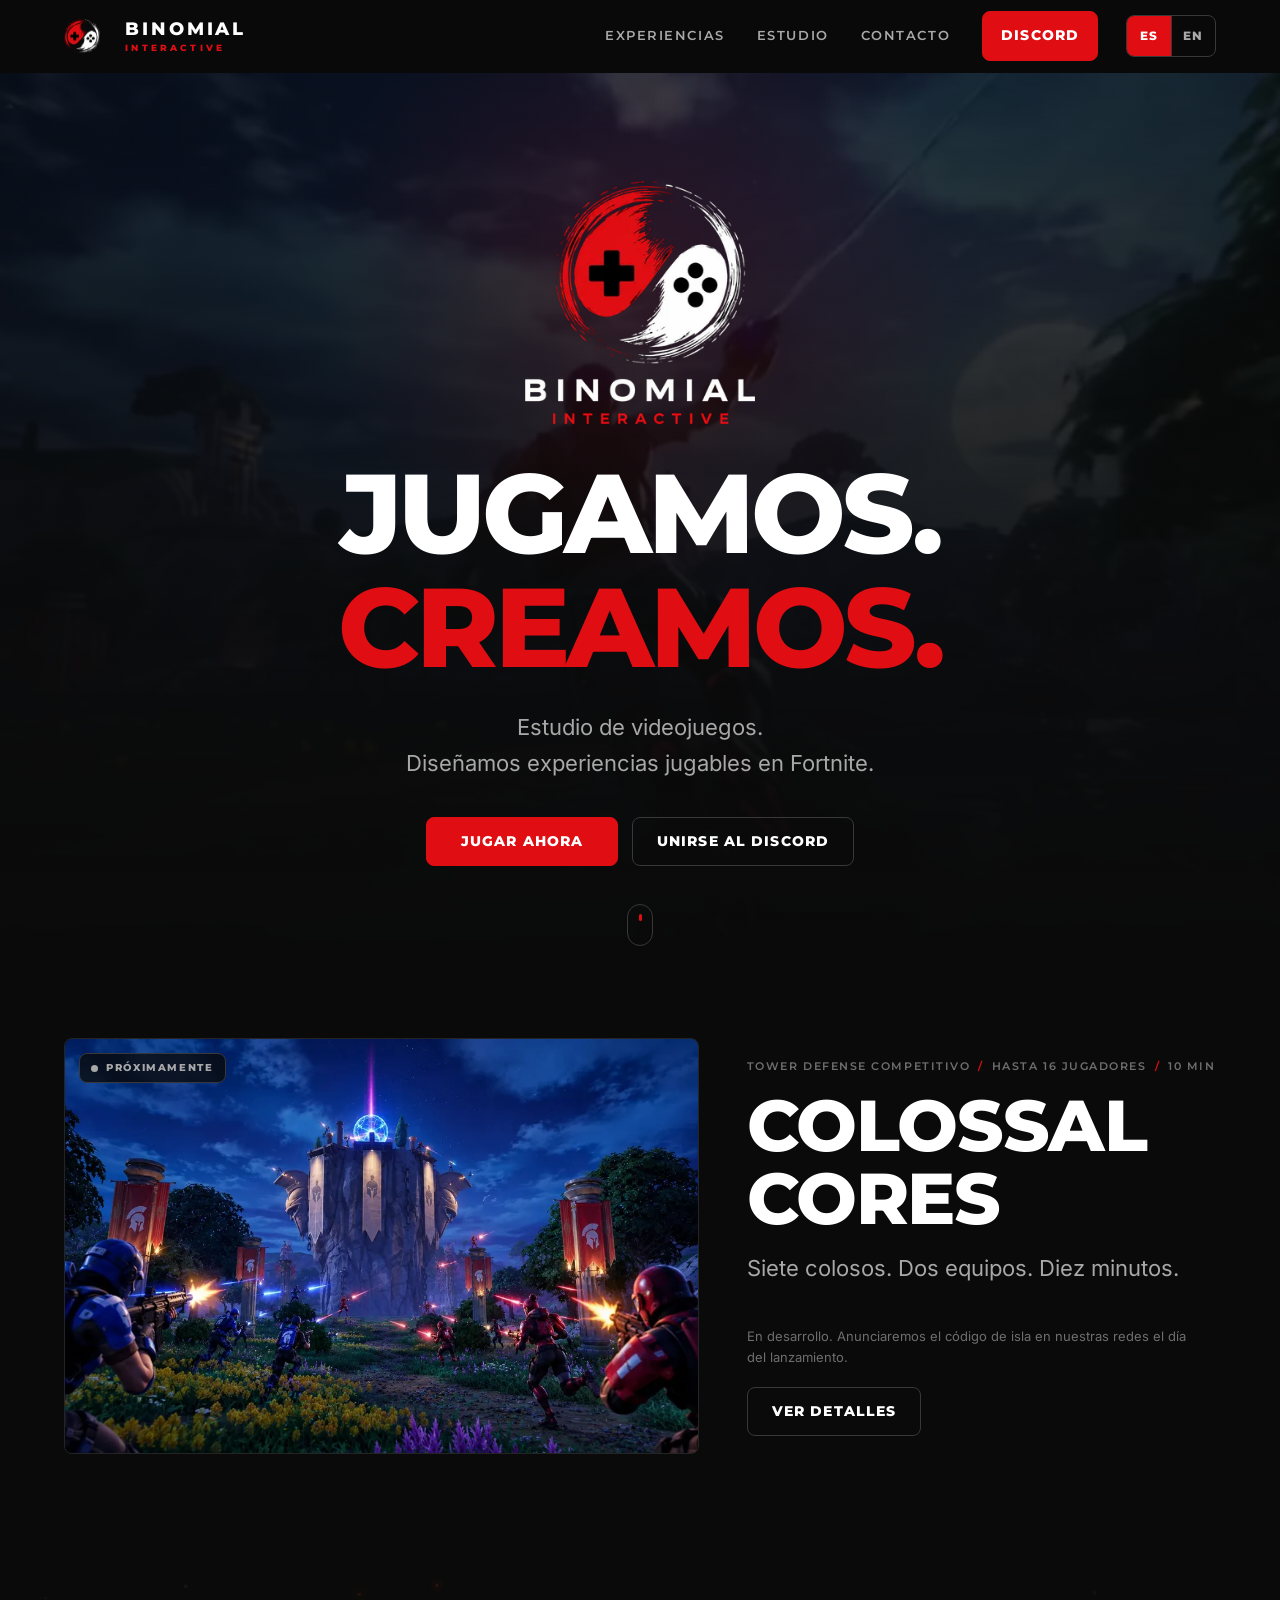
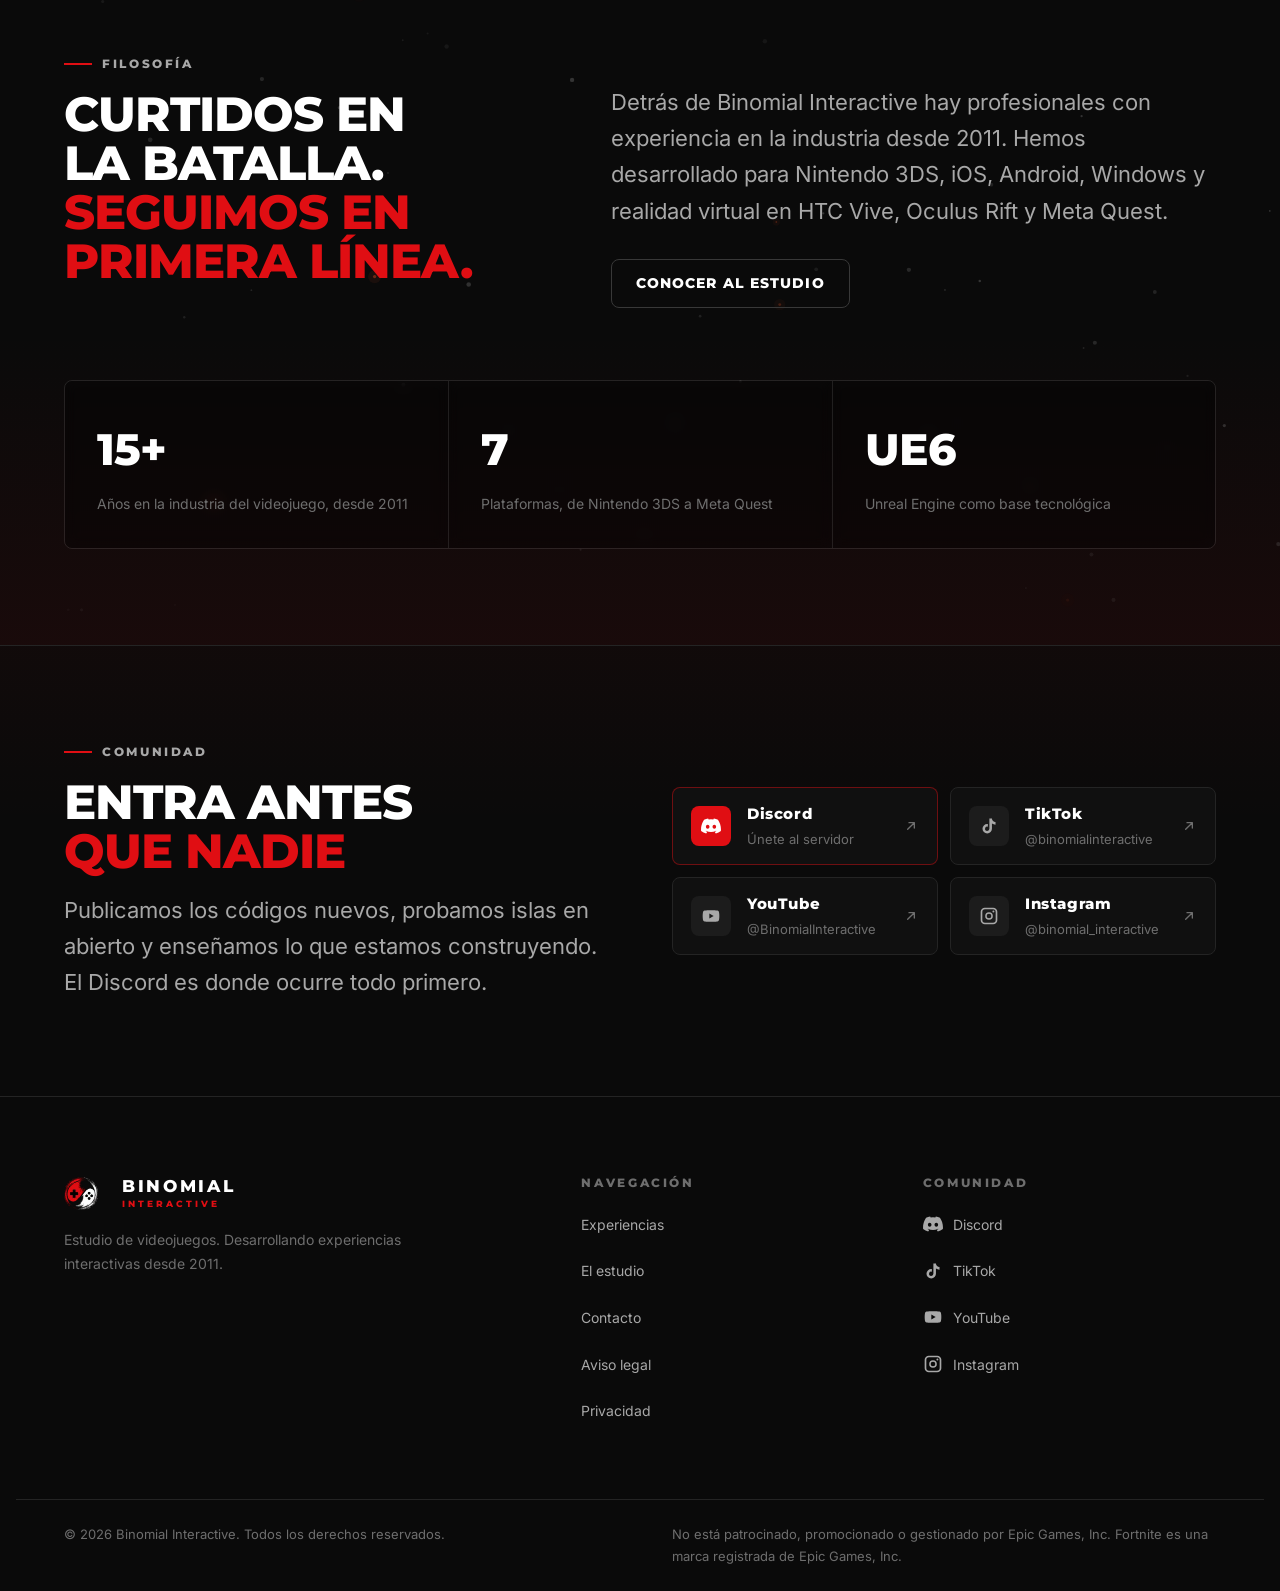
==== index.html @ c0b1c57b "Despliegue inicial en GitHub Pages" ====
<!DOCTYPE html><html lang="es"> <head><meta charset="utf-8"><meta name="viewport" content="width=device-width, initial-scale=1"><link rel="icon" href="/favicon.ico" sizes="32x32"><link rel="icon" href="/icon-512.png" type="image/png" sizes="512x512"><link rel="apple-touch-icon" href="/apple-touch-icon.png"><link rel="manifest" href="/site.webmanifest"><link rel="sitemap" href="/sitemap-index.xml"><meta name="generator" content="Astro v5.18.2"><title>Binomial Interactive — Jugamos. Creamos.</title><meta name="description" content="Binomial Interactive es un estudio de videojuegos formado por profesionales con experiencia en la industria desde 2011. Creamos experiencias e islas jugables en Fortnite."><link rel="canonical" href="https://binomialinteractive.com/"><link rel="alternate" hreflang="es" href="https://binomialinteractive.com/"><link rel="alternate" hreflang="en" href="https://binomialinteractive.com/en/"><link rel="alternate" hreflang="x-default" href="https://binomialinteractive.com/"><meta property="og:type" content="website"><meta property="og:site_name" content="Binomial Interactive"><meta property="og:locale" content="es_ES"><meta property="og:title" content="Binomial Interactive — Jugamos. Creamos."><meta property="og:description" content="Binomial Interactive es un estudio de videojuegos formado por profesionales con experiencia en la industria desde 2011. Creamos experiencias e islas jugables en Fortnite."><meta property="og:url" content="https://binomialinteractive.com/"><meta property="og:image" content="https://binomialinteractive.com/og-default.jpg"><meta property="og:image:width" content="1200"><meta property="og:image:height" content="630"><meta property="og:image:alt" content="Binomial Interactive — Jugamos. Creamos."><meta name="twitter:card" content="summary_large_image"><meta name="twitter:title" content="Binomial Interactive — Jugamos. Creamos."><meta name="twitter:description" content="Binomial Interactive es un estudio de videojuegos formado por profesionales con experiencia en la industria desde 2011. Creamos experiencias e islas jugables en Fortnite."><meta name="twitter:image" content="https://binomialinteractive.com/og-default.jpg"><meta name="theme-color" content="#0a0a0a"><script type="application/ld+json">{"@context":"https://schema.org","@type":"Organization","name":"Binomial Interactive","url":"https://binomialinteractive.com/","logo":"https://binomialinteractive.com/icon-512.png","description":"Binomial Interactive es un estudio de videojuegos formado por profesionales con experiencia en la industria desde 2011. Creamos experiencias e islas jugables en Fortnite.","sameAs":["https://discord.gg/s6faMpGbCy","https://www.tiktok.com/@binomialinteractive","https://www.youtube.com/@BinomialInteractive","https://www.instagram.com/binomial_interactive/"]}</script><link rel="stylesheet" href="/_astro/aviso-legal.C3lJEKFS.css">
<style>.notice[data-astro-cid-3bkqq7wx]{background:#d8a02a17;border-bottom:1px solid rgba(216,160,42,.28);color:#f0c36a;font-size:.8125rem}.notice__inner[data-astro-cid-3bkqq7wx]{padding-block:.625rem;text-align:center;line-height:1.5}.notice[data-astro-cid-3bkqq7wx] strong[data-astro-cid-3bkqq7wx]{color:#ffd98a}code[data-astro-cid-3bkqq7wx]{font-size:.9em;padding:.05em .3em;border-radius:3px;background:#ffffff12}.com[data-astro-cid-zer2owmz]{border-top:1px solid var(--c-border);background:linear-gradient(180deg,rgba(224,14,19,.03),transparent 40%)}.com__inner[data-astro-cid-zer2owmz]{display:grid;gap:clamp(2rem,5vw,4rem);align-items:center}.com__text[data-astro-cid-zer2owmz]{display:flex;flex-direction:column;gap:1rem}.com__title[data-astro-cid-zer2owmz]{font-size:var(--fs-h2);text-transform:uppercase}.com__list[data-astro-cid-zer2owmz]{list-style:none;margin:0;padding:0;display:grid;gap:.75rem}.com__link[data-astro-cid-zer2owmz]{display:flex;align-items:center;gap:1rem;min-height:68px;padding:.875rem 1.125rem;border:1px solid var(--c-border);border-radius:var(--radius-lg);background:var(--c-bg-raised);transition:border-color .2s var(--ease),background .2s var(--ease),transform .2s var(--ease)}.com__link[data-astro-cid-zer2owmz]:hover{border-color:var(--c-accent);background:var(--c-bg-overlay);transform:translate(3px)}.com__icon[data-astro-cid-zer2owmz]{display:grid;place-items:center;width:40px;height:40px;flex:none;border-radius:var(--radius);background:#ffffff0d;color:var(--c-text-muted);transition:background .2s var(--ease),color .2s var(--ease)}.com__link[data-astro-cid-zer2owmz]:hover .com__icon[data-astro-cid-zer2owmz]{background:var(--c-accent);color:#fff}.com__meta[data-astro-cid-zer2owmz]{display:flex;flex-direction:column;gap:.1rem;min-width:0}.com__meta[data-astro-cid-zer2owmz] b[data-astro-cid-zer2owmz]{font-family:var(--font-display);font-size:.9375rem;font-weight:700;letter-spacing:.04em}.com__meta[data-astro-cid-zer2owmz] span[data-astro-cid-zer2owmz]{font-size:.8125rem;color:var(--c-text-dim);overflow:hidden;text-overflow:ellipsis;white-space:nowrap}.com__arrow[data-astro-cid-zer2owmz]{margin-left:auto;flex:none;color:var(--c-text-dim);transition:color .2s var(--ease)}.com__link[data-astro-cid-zer2owmz]:hover .com__arrow[data-astro-cid-zer2owmz]{color:var(--c-accent-hot)}.com__item--primary[data-astro-cid-zer2owmz] .com__link[data-astro-cid-zer2owmz]{border-color:#e00e1373}.com__item--primary[data-astro-cid-zer2owmz] .com__icon[data-astro-cid-zer2owmz]{background:var(--c-accent);color:#fff}@media(min-width:56rem){.com__inner[data-astro-cid-zer2owmz]{grid-template-columns:1fr 1fr}}@media(min-width:78rem){.com__list[data-astro-cid-zer2owmz]{grid-template-columns:repeat(2,minmax(0,1fr))}.com__list[data-astro-cid-zer2owmz]:has(>li:last-child:nth-child(odd)) .com__item--primary[data-astro-cid-zer2owmz]{grid-column:1 / -1}}
</style>
<link rel="stylesheet" href="/_astro/index.DWLeGtdw.css">
<style>:where([data-astro-image]){object-fit:var(--fit);object-position:var(--pos);height:auto}:where([data-astro-image=full-width]){width:100%}:where([data-astro-image=constrained]){max-width:100%}
</style>
<link rel="stylesheet" href="/_astro/index.DV5_94qG.css"></head> <body> <header class="header" data-header data-astro-cid-3ef6ksr2> <a class="skip" href="#main" data-astro-cid-3ef6ksr2>Saltar al contenido</a> <div class="header__inner wrap" data-astro-cid-3ef6ksr2> <a href="/" class="header__brand" aria-label="Binomial Interactive — inicio" data-astro-cid-3ef6ksr2> <span class="logo" style="--logo-size:36px" data-astro-cid-tvrurpns> <img src="/_astro/isotipo-binomial.BStn-CfJ_Z2ci9l8.webp" srcset="/_astro/isotipo-binomial.BStn-CfJ_Z2ci9l8.webp 1x, /_astro/isotipo-binomial.BStn-CfJ_2q18jy.webp 2x" alt loading="eager" data-astro-cid-tvrurpns="true" decoding="async" fetchpriority="auto" width="72" height="72" class="logo__mark"> <span class="logo__text" data-astro-cid-tvrurpns> <span class="logo__name" data-astro-cid-tvrurpns>Binomial</span> <span class="logo__sub" data-astro-cid-tvrurpns>Interactive</span> </span> </span>  </a> <div class="header__actions" data-astro-cid-3ef6ksr2> <nav class="header__nav" aria-label="Principal" data-astro-cid-3ef6ksr2> <a href="/experiencias" class="header__link" data-astro-cid-3ef6ksr2> Experiencias </a><a href="/estudio" class="header__link" data-astro-cid-3ef6ksr2> Estudio </a><a href="/estudio#contacto" class="header__link" data-astro-cid-3ef6ksr2> Contacto </a> <a class="btn btn--primary header__cta" href="https://discord.gg/s6faMpGbCy" target="_blank" rel="noopener" data-astro-cid-3ef6ksr2>
Discord
</a> </nav> <nav class="lang" aria-label="Idioma" data-astro-cid-r2b4e7hz> <a class="lang__link" href="/" hreflang="es" lang="es" aria-current="true" title="Español" data-astro-cid-r2b4e7hz> <span aria-hidden="true" data-astro-cid-r2b4e7hz>ES</span> <span class="visually-hidden" data-astro-cid-r2b4e7hz>Español</span> </a><a class="lang__link" href="/en/" hreflang="en" lang="en" title="English" data-astro-cid-r2b4e7hz> <span aria-hidden="true" data-astro-cid-r2b4e7hz>EN</span> <span class="visually-hidden" data-astro-cid-r2b4e7hz>English</span> </a> </nav>  <button class="header__burger" type="button" data-menu-toggle aria-expanded="false" aria-controls="menu-movil" data-astro-cid-3ef6ksr2> <span class="visually-hidden" data-astro-cid-3ef6ksr2>Abrir menú</span> <span class="header__burger-bars" aria-hidden="true" data-astro-cid-3ef6ksr2></span> </button> </div> </div> <div class="menu" id="menu-movil" data-menu hidden data-astro-cid-3ef6ksr2> <nav class="menu__nav" aria-label="Principal (móvil)" data-astro-cid-3ef6ksr2> <a href="/experiencias" class="menu__link" data-astro-cid-3ef6ksr2>Experiencias</a><a href="/estudio" class="menu__link" data-astro-cid-3ef6ksr2>Estudio</a><a href="/estudio#contacto" class="menu__link" data-astro-cid-3ef6ksr2>Contacto</a> <a class="btn btn--primary menu__cta" href="https://discord.gg/s6faMpGbCy" target="_blank" rel="noopener" data-astro-cid-3ef6ksr2> Únete al Discord </a> </nav> </div> </header>  <script type="module">const r=document.querySelector("[data-header]"),e=document.querySelector("[data-menu-toggle]"),t=document.querySelector("[data-menu]"),a=()=>{r&&r.toggleAttribute("data-scrolled",window.scrollY>8)};a();window.addEventListener("scroll",a,{passive:!0});const n=()=>{!e||!t||(e.setAttribute("aria-expanded","false"),t.hidden=!0,document.body.classList.remove("is-locked"))};e?.addEventListener("click",()=>{if(!t)return;e.getAttribute("aria-expanded")==="true"?n():(e.setAttribute("aria-expanded","true"),t.hidden=!1,document.body.classList.add("is-locked"))});t?.querySelectorAll("a").forEach(d=>d.addEventListener("click",n));document.addEventListener("keydown",d=>d.key==="Escape"&&n());matchMedia("(min-width: 62rem)").addEventListener("change",n);</script> <main id="main">   <section class="hero" data-astro-cid-bbe6dxrz> <div class="hero__bg" aria-hidden="true" data-astro-cid-bbe6dxrz> <video class="hero__video" autoplay muted loop playsinline preload="metadata" poster="/media/hero-poster.jpg?v=20261106b" data-astro-cid-bbe6dxrz> <source src="/media/hero-loop.mp4?v=20261106b" type="video/mp4" data-astro-cid-bbe6dxrz> </video> <div class="hero__scrim" data-astro-cid-bbe6dxrz></div> <div class="hero__glow" data-astro-cid-bbe6dxrz></div> </div> <div class="wrap hero__inner" data-astro-cid-bbe6dxrz> <img src="/_astro/logo-binomial.VZTL8Tnk_1DSrHl.webp" srcset="/_astro/logo-binomial.VZTL8Tnk_2OVrd.webp 280w, /_astro/logo-binomial.VZTL8Tnk_Z3zMWs.webp 560w" alt="Binomial Interactive" sizes="(min-width: 48rem) 280px, 200px" loading="eager" fetchpriority="high" data-astro-cid-bbe6dxrz="true" decoding="async" width="874" height="923" class="hero__logo"> <h1 class="hero__claim" data-astro-cid-bbe6dxrz> Jugamos.<br data-astro-cid-bbe6dxrz> <span class="accent" data-astro-cid-bbe6dxrz>Creamos.</span> </h1>  <p class="hero__sub lead" data-astro-cid-bbe6dxrz>Estudio de videojuegos.<br data-astro-cid-bbe6dxrz>Diseñamos experiencias jugables en Fortnite.</p> <div class="hero__actions" data-astro-cid-bbe6dxrz> <a class="btn btn--primary" href="/experiencias" data-astro-cid-bbe6dxrz> Jugar ahora </a> <a class="btn" href="https://discord.gg/s6faMpGbCy" target="_blank" rel="noopener" data-astro-cid-bbe6dxrz> Unirse al Discord </a> </div> </div> <a class="hero__scroll" href="#destacado" aria-label="Ir a la isla destacada" data-astro-cid-bbe6dxrz> <span data-astro-cid-bbe6dxrz></span> </a> </section>  <section class="feat section" id="destacado" data-astro-cid-64h7bkh5>  <div class="wrap" data-astro-cid-64h7bkh5> <div class="feat__grid" data-astro-cid-64h7bkh5> <div class="feat__media reveal" data-slider data-astro-cid-64h7bkh5> <a class="feat__hit" href="/experiencias" data-astro-cid-64h7bkh5> <span class="visually-hidden" data-astro-cid-64h7bkh5>Ver la página de Colossal Cores</span> </a> <div class="feat__track" data-slider-track data-astro-cid-64h7bkh5> <div class="feat__slide" data-astro-cid-64h7bkh5> <img src="/_astro/colossal-cores-cover.Cx8K1wTJ_Z1oxkl7.webp" srcset="/_astro/colossal-cores-cover.Cx8K1wTJ_ZWCOE7.webp 600w, /_astro/colossal-cores-cover.Cx8K1wTJ_t0q8s.webp 1200w, /_astro/colossal-cores-cover.Cx8K1wTJ_17r82n.webp 1600w" alt="Imagen de la isla Colossal Cores" sizes="(min-width: 62rem) 58vw, 100vw" loading="lazy" data-astro-cid-64h7bkh5="true" decoding="async" fetchpriority="auto" width="1671" height="941" class="feat__img"> </div> </div>  <span class="feat__live feat__live--soon" data-astro-cid-64h7bkh5> <i aria-hidden="true" data-astro-cid-64h7bkh5></i>Próximamente </span> </div> <div class="feat__info reveal" data-astro-cid-64h7bkh5> <p class="feat__meta" data-astro-cid-64h7bkh5> <span data-astro-cid-64h7bkh5>Tower defense competitivo</span> <span aria-hidden="true" class="accent" data-astro-cid-64h7bkh5>/</span> <span data-astro-cid-64h7bkh5>Hasta 16 jugadores</span> <span aria-hidden="true" class="accent" data-astro-cid-64h7bkh5>/</span><span data-astro-cid-64h7bkh5>10 min</span> </p> <h2 class="feat__title" data-astro-cid-64h7bkh5>Colossal Cores</h2>  <p class="feat__tagline" data-astro-cid-64h7bkh5>Siete colosos. Dos equipos. Diez minutos.</p>  <div class="feat__countdown" data-astro-cid-64h7bkh5> <div class="countdown countdown--sm countdown--start" data-countdown="2026-11-13T20:00:00+01:00" role="timer" aria-label="Cuenta atrás para el lanzamiento" hidden data-astro-cid-rice64zl> <div class="countdown__unit" data-astro-cid-rice64zl> <span class="countdown__tile" data-astro-cid-rice64zl> <span class="countdown__num" data-unit="days" data-text="00" data-astro-cid-rice64zl>00</span> </span> <span class="countdown__label" data-astro-cid-rice64zl>días</span> </div> <span class="countdown__sep" aria-hidden="true" data-astro-cid-rice64zl>:</span><div class="countdown__unit" data-astro-cid-rice64zl> <span class="countdown__tile" data-astro-cid-rice64zl> <span class="countdown__num" data-unit="hours" data-text="00" data-astro-cid-rice64zl>00</span> </span> <span class="countdown__label" data-astro-cid-rice64zl>horas</span> </div> <span class="countdown__sep" aria-hidden="true" data-astro-cid-rice64zl>:</span><div class="countdown__unit" data-astro-cid-rice64zl> <span class="countdown__tile" data-astro-cid-rice64zl> <span class="countdown__num" data-unit="minutes" data-text="00" data-astro-cid-rice64zl>00</span> </span> <span class="countdown__label" data-astro-cid-rice64zl>min</span> </div> <span class="countdown__sep" aria-hidden="true" data-astro-cid-rice64zl>:</span><div class="countdown__unit" data-astro-cid-rice64zl> <span class="countdown__tile" data-astro-cid-rice64zl> <span class="countdown__num" data-unit="seconds" data-text="00" data-astro-cid-rice64zl>00</span> </span> <span class="countdown__label" data-astro-cid-rice64zl>seg</span> </div>  </div> <script type="module">document.querySelectorAll("[data-countdown]").forEach(o=>{const s=new Date(o.dataset.countdown).getTime(),l=o.querySelectorAll("[data-unit]");let r=!0;const n=()=>{const t=Math.floor((s-Date.now())/1e3);if(t<=0)return o.hidden=!0,!1;const i=[Math.floor(t/86400),Math.floor(t%86400/3600),Math.floor(t%3600/60),t%60];return l.forEach((e,c)=>{const a=String(i[c]).padStart(2,"0");e.textContent!==a&&(e.textContent=a,e.dataset.text=a,!r&&(e.classList.remove("is-glitch"),e.offsetWidth,e.classList.add("is-glitch")))}),r=!1,o.hidden=!1,!0};if(n()){const t=setInterval(()=>n()||clearInterval(t),1e3)}});</script>  </div> <p class="feat__help feat__soon" data-astro-cid-64h7bkh5> En desarrollo. Anunciaremos el código de isla en nuestras redes el día del lanzamiento. </p> <a class="btn feat__more" href="/experiencias" data-astro-cid-64h7bkh5>Ver detalles</a> </div> </div> </div> </section> <script type="module">const m=window.matchMedia("(prefers-reduced-motion: reduce)").matches;document.querySelectorAll("[data-slider]").forEach(t=>{const r=t.querySelector("[data-slider-track]"),c=[...t.querySelectorAll("[data-slider-dot]")];if(!r||c.length<2)return;const l=c.length,n=()=>Math.round(r.scrollLeft/r.clientWidth),a=e=>r.scrollTo({left:(e+l)%l*r.clientWidth,behavior:m?"auto":"smooth"});let s=0;if(r.addEventListener("scroll",()=>{cancelAnimationFrame(s),s=requestAnimationFrame(()=>{const e=n();c.forEach((d,h)=>h===e?d.setAttribute("aria-current","true"):d.removeAttribute("aria-current"))})}),t.querySelector("[data-slider-prev]")?.addEventListener("click",()=>a(n()-1)),t.querySelector("[data-slider-next]")?.addEventListener("click",()=>a(n()+1)),c.forEach((e,d)=>e.addEventListener("click",()=>a(d))),r.addEventListener("keydown",e=>{e.key==="ArrowLeft"&&(e.preventDefault(),a(n()-1)),e.key==="ArrowRight"&&(e.preventDefault(),a(n()+1))}),m)return;let i=0,o=!1;const u=()=>{clearInterval(i),o||(i=window.setInterval(()=>!document.hidden&&a(n()+1),5e3))},v=()=>clearInterval(i),f=()=>{o=!0,v()};t.addEventListener("mouseenter",v),t.addEventListener("mouseleave",u),t.addEventListener("pointerdown",f),t.addEventListener("focusin",f),u()});</script> <section class="phi section" data-astro-cid-iaxkagjk> <canvas class="embers" aria-hidden="true" data-embers data-astro-cid-nwoirqa2></canvas> <script type="module">document.querySelectorAll("[data-embers]").forEach(o=>{const a=o.getContext("2d");if(!a)return;const c=matchMedia("(prefers-reduced-motion: reduce)").matches;let i=0,n=0,s=[];const f=e=>{const r=Math.random()<.14;return{x:Math.random()*i,y:e,vy:.12+Math.random()*.3,r:r?.9+Math.random()*1.3:.7+Math.random()*1.7,a:r?.28+Math.random()*.3:.12+Math.random()*.2,fase:Math.random()*Math.PI*2,vf:.006+Math.random()*.012,brasa:r}},g=()=>{const e=Math.min(devicePixelRatio||1,2);i=o.clientWidth,n=o.clientHeight,o.width=Math.round(i*e),o.height=Math.round(n*e),a.setTransform(e,0,0,e,0,0);const r=Math.min(60,Math.round(i*n/15e3));s=Array.from({length:r},()=>f(Math.random()*n))};let h=0;const M=(e=performance.now())=>{const r=h?Math.min(50,e-h)/16.67:1;h=e,a.clearRect(0,0,i,n);for(let l=0;l<s.length;l++){const t=s[l];c||(t.y-=t.vy*r,t.fase+=t.vf*r,t.x+=Math.sin(t.fase)*.25*r,t.y<-10&&(s[l]=f(n+10)));const y=Math.min(1,t.y/(n*.2),(n-t.y)/(n*.2)),p=t.brasa?.6+Math.sin(t.fase*6)*.4:1;a.globalAlpha=Math.max(0,t.a*y*p),a.fillStyle=t.brasa?"#ff5a2a":"#9a9a9a",a.beginPath(),a.arc(t.x,t.y,t.r,0,Math.PI*2),a.fill(),t.brasa&&(a.globalAlpha*=.18,a.beginPath(),a.arc(t.x,t.y,t.r*4,0,Math.PI*2),a.fill())}a.globalAlpha=1};let m=!1,d=0;const b=e=>{M(e),d=m&&!document.hidden?requestAnimationFrame(b):0,d||(h=0)},u=()=>{!c&&m&&!document.hidden&&!d&&(d=requestAnimationFrame(b))};new ResizeObserver(()=>{g(),M()}).observe(o),new IntersectionObserver(([e])=>{m=e.isIntersecting,u()}).observe(o),document.addEventListener("visibilitychange",u)});</script>  <div class="wrap" data-astro-cid-iaxkagjk>  <p class="eyebrow phi__eyebrow reveal" data-astro-cid-iaxkagjk>Filosofía</p> <div class="phi__grid" data-astro-cid-iaxkagjk> <div class="phi__intro reveal" data-astro-cid-iaxkagjk> <h2 class="phi__title" data-astro-cid-iaxkagjk> Curtidos en la batalla.<br data-astro-cid-iaxkagjk> <span class="accent" data-astro-cid-iaxkagjk>Seguimos en primera línea.</span> </h2> </div> <div class="phi__body reveal" data-astro-cid-iaxkagjk> <p class="lead" data-astro-cid-iaxkagjk>Detrás de Binomial Interactive hay profesionales con experiencia en la industria desde 2011. Hemos desarrollado para Nintendo 3DS, iOS, Android, Windows y realidad virtual en HTC Vive, Oculus Rift y Meta Quest.</p> <a class="btn phi__cta" href="/estudio" data-astro-cid-iaxkagjk>Conocer al estudio</a> </div> </div> <dl class="phi__stats reveal" data-astro-cid-iaxkagjk> <div class="phi__stat" data-astro-cid-iaxkagjk> <dt data-astro-cid-iaxkagjk>15+</dt> <dd data-astro-cid-iaxkagjk>Años en la industria del videojuego, desde 2011</dd> </div><div class="phi__stat" data-astro-cid-iaxkagjk> <dt data-astro-cid-iaxkagjk>7</dt> <dd data-astro-cid-iaxkagjk>Plataformas, de Nintendo 3DS a Meta Quest</dd> </div><div class="phi__stat" data-astro-cid-iaxkagjk> <dt data-astro-cid-iaxkagjk>UE6</dt> <dd data-astro-cid-iaxkagjk>Unreal Engine como base tecnológica</dd> </div> </dl> </div> </section>  <section class="com section" id="comunidad" data-astro-cid-zer2owmz> <div class="wrap com__inner" data-astro-cid-zer2owmz> <div class="com__text reveal" data-astro-cid-zer2owmz> <p class="eyebrow" data-astro-cid-zer2owmz>Comunidad</p> <h2 class="com__title" data-astro-cid-zer2owmz>Entra antes<br data-astro-cid-zer2owmz><span class="accent" data-astro-cid-zer2owmz>que nadie</span></h2> <p class="lead" data-astro-cid-zer2owmz>Publicamos los códigos nuevos, probamos islas en abierto y enseñamos lo que estamos construyendo. El Discord es donde ocurre todo primero.</p> </div> <ul class="com__list reveal" data-astro-cid-zer2owmz> <li class="com__item--primary" data-astro-cid-zer2owmz> <a class="com__link" href="https://discord.gg/s6faMpGbCy" target="_blank" rel="noopener" data-astro-cid-zer2owmz> <span class="com__icon" data-astro-cid-zer2owmz><svg viewBox="0 0 24 24" width="20" height="20" fill="currentColor" aria-hidden="true" focusable="false"><path d="M20.317 4.369A19.79 19.79 0 0 0 15.432 3a13.9 13.9 0 0 0-.617 1.269 18.29 18.29 0 0 0-5.63 0A13.2 13.2 0 0 0 8.56 3a19.74 19.74 0 0 0-4.885 1.372C.567 9.046-.272 13.6.147 18.09a19.9 19.9 0 0 0 6.056 3.058c.488-.665.922-1.372 1.296-2.114a12.9 12.9 0 0 1-2.04-.978c.171-.125.339-.256.5-.39a14.2 14.2 0 0 0 12.083 0c.163.14.331.27.5.39-.652.383-1.336.71-2.045.98.374.74.808 1.447 1.296 2.112a19.8 19.8 0 0 0 6.058-3.057c.5-5.2-.838-9.717-3.534-13.723ZM8.02 15.331c-1.183 0-2.157-1.085-2.157-2.42 0-1.332.955-2.42 2.157-2.42s2.176 1.088 2.157 2.42c0 1.335-.955 2.42-2.157 2.42Zm7.975 0c-1.183 0-2.157-1.085-2.157-2.42 0-1.332.955-2.42 2.157-2.42s2.176 1.088 2.157 2.42c0 1.335-.955 2.42-2.157 2.42Z"></path></svg></span> <span class="com__meta" data-astro-cid-zer2owmz> <b data-astro-cid-zer2owmz>Discord</b> <span data-astro-cid-zer2owmz>Únete al servidor</span> </span> <svg class="com__arrow" viewBox="0 0 24 24" width="16" height="16" fill="none" stroke="currentColor" stroke-width="2" stroke-linecap="round" stroke-linejoin="round" aria-hidden="true" data-astro-cid-zer2owmz> <path d="M7 17 17 7M9 7h8v8" data-astro-cid-zer2owmz></path> </svg> </a> </li><li data-astro-cid-zer2owmz> <a class="com__link" href="https://www.tiktok.com/@binomialinteractive" target="_blank" rel="noopener" data-astro-cid-zer2owmz> <span class="com__icon" data-astro-cid-zer2owmz><svg viewBox="0 0 24 24" width="20" height="20" fill="currentColor" aria-hidden="true" focusable="false"><path d="M16.6 5.82A4.28 4.28 0 0 1 15.54 3h-3.09v12.4a2.59 2.59 0 0 1-2.59 2.5 2.59 2.59 0 1 1 .77-5.06V9.7a5.67 5.67 0 0 0-.77-.05 5.67 5.67 0 1 0 5.67 5.67V9.01a7.35 7.35 0 0 0 4.29 1.37V7.29a4.29 4.29 0 0 1-3.22-1.47Z"></path></svg></span> <span class="com__meta" data-astro-cid-zer2owmz> <b data-astro-cid-zer2owmz>TikTok</b> <span data-astro-cid-zer2owmz>@binomialinteractive</span> </span> <svg class="com__arrow" viewBox="0 0 24 24" width="16" height="16" fill="none" stroke="currentColor" stroke-width="2" stroke-linecap="round" stroke-linejoin="round" aria-hidden="true" data-astro-cid-zer2owmz> <path d="M7 17 17 7M9 7h8v8" data-astro-cid-zer2owmz></path> </svg> </a> </li><li data-astro-cid-zer2owmz> <a class="com__link" href="https://www.youtube.com/@BinomialInteractive" target="_blank" rel="noopener" data-astro-cid-zer2owmz> <span class="com__icon" data-astro-cid-zer2owmz><svg viewBox="0 0 24 24" width="20" height="20" fill="currentColor" aria-hidden="true" focusable="false"><path d="M21.58 7.19a2.51 2.51 0 0 0-1.77-1.78C18.25 5 12 5 12 5s-6.25 0-7.81.42A2.51 2.51 0 0 0 2.42 7.2 26.1 26.1 0 0 0 2 12a26.1 26.1 0 0 0 .42 4.81 2.51 2.51 0 0 0 1.77 1.77C5.75 19 12 19 12 19s6.25 0 7.81-.42a2.51 2.51 0 0 0 1.77-1.77A26.1 26.1 0 0 0 22 12a26.1 26.1 0 0 0-.42-4.81ZM10 15.02V8.98L15.2 12 10 15.02Z"></path></svg></span> <span class="com__meta" data-astro-cid-zer2owmz> <b data-astro-cid-zer2owmz>YouTube</b> <span data-astro-cid-zer2owmz>@BinomialInteractive</span> </span> <svg class="com__arrow" viewBox="0 0 24 24" width="16" height="16" fill="none" stroke="currentColor" stroke-width="2" stroke-linecap="round" stroke-linejoin="round" aria-hidden="true" data-astro-cid-zer2owmz> <path d="M7 17 17 7M9 7h8v8" data-astro-cid-zer2owmz></path> </svg> </a> </li><li data-astro-cid-zer2owmz> <a class="com__link" href="https://www.instagram.com/binomial_interactive/" target="_blank" rel="noopener" data-astro-cid-zer2owmz> <span class="com__icon" data-astro-cid-zer2owmz><svg viewBox="0 0 24 24" width="20" height="20" fill="currentColor" aria-hidden="true" focusable="false"><path d="M7 2h10a5 5 0 0 1 5 5v10a5 5 0 0 1-5 5H7a5 5 0 0 1-5-5V7a5 5 0 0 1 5-5ZM7.2 4A3.2 3.2 0 0 0 4 7.2v9.6A3.2 3.2 0 0 0 7.2 20h9.6a3.2 3.2 0 0 0 3.2-3.2V7.2A3.2 3.2 0 0 0 16.8 4ZM12 7.4a4.6 4.6 0 1 1 0 9.2 4.6 4.6 0 0 1 0-9.2Zm0 1.8a2.8 2.8 0 1 0 0 5.6 2.8 2.8 0 0 0 0-5.6Zm5.3-3.7a1.2 1.2 0 1 1 0 2.4 1.2 1.2 0 0 1 0-2.4Z" fill-rule="evenodd"></path></svg></span> <span class="com__meta" data-astro-cid-zer2owmz> <b data-astro-cid-zer2owmz>Instagram</b> <span data-astro-cid-zer2owmz>@binomial_interactive</span> </span> <svg class="com__arrow" viewBox="0 0 24 24" width="16" height="16" fill="none" stroke="currentColor" stroke-width="2" stroke-linecap="round" stroke-linejoin="round" aria-hidden="true" data-astro-cid-zer2owmz> <path d="M7 17 17 7M9 7h8v8" data-astro-cid-zer2owmz></path> </svg> </a> </li> </ul> </div> </section>   </main> <footer class="footer" data-astro-cid-sz7xmlte> <div class="wrap footer__inner" data-astro-cid-sz7xmlte> <div class="footer__brand" data-astro-cid-sz7xmlte> <span class="logo" style="--logo-size:34px" data-astro-cid-tvrurpns> <img src="/_astro/isotipo-binomial.BStn-CfJ_ZvyXxh.webp" srcset="/_astro/isotipo-binomial.BStn-CfJ_ZvyXxh.webp 1x, /_astro/isotipo-binomial.BStn-CfJ_14VVgh.webp 2x" alt loading="eager" data-astro-cid-tvrurpns="true" decoding="async" fetchpriority="auto" width="68" height="68" class="logo__mark"> <span class="logo__text" data-astro-cid-tvrurpns> <span class="logo__name" data-astro-cid-tvrurpns>Binomial</span> <span class="logo__sub" data-astro-cid-tvrurpns>Interactive</span> </span> </span>  <p class="footer__note" data-astro-cid-sz7xmlte> Estudio de videojuegos. Desarrollando experiencias interactivas desde 2011. </p> </div> <nav class="footer__nav" aria-label="Pie de página" data-astro-cid-sz7xmlte> <h2 class="footer__title" data-astro-cid-sz7xmlte>Navegación</h2> <a href="/experiencias" data-astro-cid-sz7xmlte>Experiencias</a> <a href="/estudio" data-astro-cid-sz7xmlte>El estudio</a> <a href="/estudio#contacto" data-astro-cid-sz7xmlte>Contacto</a> <a href="/aviso-legal" data-astro-cid-sz7xmlte>Aviso legal</a> <a href="/privacidad" data-astro-cid-sz7xmlte>Privacidad</a> </nav> <div class="footer__nav" data-astro-cid-sz7xmlte> <h2 class="footer__title" data-astro-cid-sz7xmlte>Comunidad</h2> <a href="https://discord.gg/s6faMpGbCy" target="_blank" rel="noopener" class="footer__social" data-astro-cid-sz7xmlte> <svg viewBox="0 0 24 24" width="20" height="20" fill="currentColor" aria-hidden="true" focusable="false"><path d="M20.317 4.369A19.79 19.79 0 0 0 15.432 3a13.9 13.9 0 0 0-.617 1.269 18.29 18.29 0 0 0-5.63 0A13.2 13.2 0 0 0 8.56 3a19.74 19.74 0 0 0-4.885 1.372C.567 9.046-.272 13.6.147 18.09a19.9 19.9 0 0 0 6.056 3.058c.488-.665.922-1.372 1.296-2.114a12.9 12.9 0 0 1-2.04-.978c.171-.125.339-.256.5-.39a14.2 14.2 0 0 0 12.083 0c.163.14.331.27.5.39-.652.383-1.336.71-2.045.98.374.74.808 1.447 1.296 2.112a19.8 19.8 0 0 0 6.058-3.057c.5-5.2-.838-9.717-3.534-13.723ZM8.02 15.331c-1.183 0-2.157-1.085-2.157-2.42 0-1.332.955-2.42 2.157-2.42s2.176 1.088 2.157 2.42c0 1.335-.955 2.42-2.157 2.42Zm7.975 0c-1.183 0-2.157-1.085-2.157-2.42 0-1.332.955-2.42 2.157-2.42s2.176 1.088 2.157 2.42c0 1.335-.955 2.42-2.157 2.42Z"></path></svg> Discord </a><a href="https://www.tiktok.com/@binomialinteractive" target="_blank" rel="noopener" class="footer__social" data-astro-cid-sz7xmlte> <svg viewBox="0 0 24 24" width="20" height="20" fill="currentColor" aria-hidden="true" focusable="false"><path d="M16.6 5.82A4.28 4.28 0 0 1 15.54 3h-3.09v12.4a2.59 2.59 0 0 1-2.59 2.5 2.59 2.59 0 1 1 .77-5.06V9.7a5.67 5.67 0 0 0-.77-.05 5.67 5.67 0 1 0 5.67 5.67V9.01a7.35 7.35 0 0 0 4.29 1.37V7.29a4.29 4.29 0 0 1-3.22-1.47Z"></path></svg> TikTok </a><a href="https://www.youtube.com/@BinomialInteractive" target="_blank" rel="noopener" class="footer__social" data-astro-cid-sz7xmlte> <svg viewBox="0 0 24 24" width="20" height="20" fill="currentColor" aria-hidden="true" focusable="false"><path d="M21.58 7.19a2.51 2.51 0 0 0-1.77-1.78C18.25 5 12 5 12 5s-6.25 0-7.81.42A2.51 2.51 0 0 0 2.42 7.2 26.1 26.1 0 0 0 2 12a26.1 26.1 0 0 0 .42 4.81 2.51 2.51 0 0 0 1.77 1.77C5.75 19 12 19 12 19s6.25 0 7.81-.42a2.51 2.51 0 0 0 1.77-1.77A26.1 26.1 0 0 0 22 12a26.1 26.1 0 0 0-.42-4.81ZM10 15.02V8.98L15.2 12 10 15.02Z"></path></svg> YouTube </a><a href="https://www.instagram.com/binomial_interactive/" target="_blank" rel="noopener" class="footer__social" data-astro-cid-sz7xmlte> <svg viewBox="0 0 24 24" width="20" height="20" fill="currentColor" aria-hidden="true" focusable="false"><path d="M7 2h10a5 5 0 0 1 5 5v10a5 5 0 0 1-5 5H7a5 5 0 0 1-5-5V7a5 5 0 0 1 5-5ZM7.2 4A3.2 3.2 0 0 0 4 7.2v9.6A3.2 3.2 0 0 0 7.2 20h9.6a3.2 3.2 0 0 0 3.2-3.2V7.2A3.2 3.2 0 0 0 16.8 4ZM12 7.4a4.6 4.6 0 1 1 0 9.2 4.6 4.6 0 0 1 0-9.2Zm0 1.8a2.8 2.8 0 1 0 0 5.6 2.8 2.8 0 0 0 0-5.6Zm5.3-3.7a1.2 1.2 0 1 1 0 2.4 1.2 1.2 0 0 1 0-2.4Z" fill-rule="evenodd"></path></svg> Instagram </a> </div> </div> <div class="wrap footer__legal" data-astro-cid-sz7xmlte> <p data-astro-cid-sz7xmlte>&copy; 2026 Binomial Interactive. Todos los derechos reservados.</p> <p class="footer__disclaimer" data-astro-cid-sz7xmlte>No está patrocinado, promocionado o gestionado por Epic Games, Inc. Fortnite es una marca registrada de Epic Games, Inc.</p> </div> </footer>  <script type="module">const r=document.querySelectorAll(".reveal");if(!("IntersectionObserver"in window))r.forEach(e=>e.classList.add("is-visible"));else{const e=new IntersectionObserver(s=>{s.forEach(i=>{i.isIntersecting&&(i.target.classList.add("is-visible"),e.unobserve(i.target))})},{rootMargin:"0px 0px -12% 0px",threshold:.06});r.forEach(s=>e.observe(s))}</script> </body> </html>
---- _astro/aviso-legal.C3lJEKFS.css ----
@font-face{font-family:Montserrat;font-style:normal;font-display:swap;font-weight:600;src:url(/_astro/montserrat-latin-600-normal.UVxSCcoG.woff2) format("woff2"),url(/_astro/montserrat-latin-600-normal.CdhFl4lI.woff) format("woff")}@font-face{font-family:Montserrat;font-style:normal;font-display:swap;font-weight:800;src:url(/_astro/montserrat-latin-800-normal.axpkC1rd.woff2) format("woff2"),url(/_astro/montserrat-latin-800-normal.C3dfDxXV.woff) format("woff")}@font-face{font-family:Inter Variable;font-style:normal;font-display:swap;font-weight:100 900;src:url(/_astro/inter-cyrillic-ext-wght-normal.BOeWTOD4.woff2) format("woff2-variations");unicode-range:U+0460-052F,U+1C80-1C8A,U+20B4,U+2DE0-2DFF,U+A640-A69F,U+FE2E-FE2F}@font-face{font-family:Inter Variable;font-style:normal;font-display:swap;font-weight:100 900;src:url(/_astro/inter-cyrillic-wght-normal.DqGufNeO.woff2) format("woff2-variations");unicode-range:U+0301,U+0400-045F,U+0490-0491,U+04B0-04B1,U+2116}@font-face{font-family:Inter Variable;font-style:normal;font-display:swap;font-weight:100 900;src:url(/_astro/inter-greek-ext-wght-normal.DlzME5K_.woff2) format("woff2-variations");unicode-range:U+1F00-1FFF}@font-face{font-family:Inter Variable;font-style:normal;font-display:swap;font-weight:100 900;src:url(/_astro/inter-greek-wght-normal.CkhJZR-_.woff2) format("woff2-variations");unicode-range:U+0370-0377,U+037A-037F,U+0384-038A,U+038C,U+038E-03A1,U+03A3-03FF}@font-face{font-family:Inter Variable;font-style:normal;font-display:swap;font-weight:100 900;src:url(/_astro/inter-vietnamese-wght-normal.CBcvBZtf.woff2) format("woff2-variations");unicode-range:U+0102-0103,U+0110-0111,U+0128-0129,U+0168-0169,U+01A0-01A1,U+01AF-01B0,U+0300-0301,U+0303-0304,U+0308-0309,U+0323,U+0329,U+1EA0-1EF9,U+20AB}@font-face{font-family:Inter Variable;font-style:normal;font-display:swap;font-weight:100 900;src:url(/_astro/inter-latin-ext-wght-normal.DO1Apj_S.woff2) format("woff2-variations");unicode-range:U+0100-02BA,U+02BD-02C5,U+02C7-02CC,U+02CE-02D7,U+02DD-02FF,U+0304,U+0308,U+0329,U+1D00-1DBF,U+1E00-1E9F,U+1EF2-1EFF,U+2020,U+20A0-20AB,U+20AD-20C0,U+2113,U+2C60-2C7F,U+A720-A7FF}@font-face{font-family:Inter Variable;font-style:normal;font-display:swap;font-weight:100 900;src:url(/_astro/inter-latin-wght-normal.Dx4kXJAl.woff2) format("woff2-variations");unicode-range:U+0000-00FF,U+0131,U+0152-0153,U+02BB-02BC,U+02C6,U+02DA,U+02DC,U+0304,U+0308,U+0329,U+2000-206F,U+20AC,U+2122,U+2191,U+2193,U+2212,U+2215,U+FEFF,U+FFFD}:root{--c-bg: #0a0a0a;--c-bg-raised: #101010;--c-bg-overlay: #141414;--c-border: #242424;--c-border-strong: #383838;--c-text: #ffffff;--c-text-muted: #a8a8a8;--c-text-dim: #6e6e6e;--c-accent: #e00e13;--c-accent-hot: #ff2a2f;--c-accent-deep: #8e0a0d;--c-accent-glow: rgba(224, 14, 19, .32);--c-team-red: var(--c-accent);--c-team-blue: #2b7fff;--c-parchment: #f3e6c4;--c-parchment-edge: #b99a62;--c-ink: #3a2816;--c-ink-muted: #6a5032;--c-map-gold: #f2c14e;--c-map-gold-glow: rgba(255, 196, 64, .75);--c-health: #3fbf7f;--font-display: "Montserrat", system-ui, -apple-system, "Segoe UI", sans-serif;--font-body: "Inter Variable", "Inter", system-ui, -apple-system, "Segoe UI", sans-serif;--fs-hero: clamp(2.75rem, 11vw, 7rem);--fs-h1: clamp(2.25rem, 7vw, 4.5rem);--fs-h2: clamp(1.75rem, 4.5vw, 3rem);--fs-h3: clamp(1.25rem, 2.5vw, 1.75rem);--fs-lead: clamp(1.05rem, 2vw, 1.375rem);--fs-body: 1rem;--fs-small: .875rem;--fs-eyebrow: .75rem;--space-section: clamp(3.5rem, 8vw, 6rem);--gutter: clamp(1.25rem, 5vw, 3rem);--maxw: 78rem;--maxw-text: 44rem;--radius: 8px;--radius-lg: 8px;--ease: cubic-bezier(.22, .61, .36, 1);--header-h: 4.5rem}*,*:before,*:after{box-sizing:border-box}html{scroll-behavior:smooth;scroll-padding-top:calc(var(--header-h) + 1rem);-webkit-text-size-adjust:100%}body{margin:0;background:var(--c-bg);color:var(--c-text);font-family:var(--font-body);font-size:var(--fs-body);line-height:1.65;-webkit-font-smoothing:antialiased;text-rendering:optimizeLegibility;overflow-x:hidden}body.is-locked{overflow:hidden}h1,h2,h3,h4{font-family:var(--font-display);font-weight:800;line-height:1.02;letter-spacing:-.02em;margin:0;text-wrap:balance}p{margin:0;text-wrap:pretty}a{color:inherit;text-decoration:none}img,video,svg{display:block;max-width:100%;height:auto}button,input,textarea,select{font:inherit;color:inherit}:focus-visible{outline:2px solid var(--c-accent-hot);outline-offset:3px;border-radius:2px}::selection{background:var(--c-accent);color:#fff}.wrap{width:100%;max-width:var(--maxw);margin-inline:auto;padding-inline:var(--gutter)}.section{padding-block:var(--space-section)}.stack>*+*{margin-top:var(--stack-gap, 1.25rem)}.visually-hidden{position:absolute;width:1px;height:1px;padding:0;margin:-1px;overflow:hidden;clip-path:inset(50%);white-space:nowrap}.eyebrow{display:inline-flex;align-items:center;gap:.625rem;font-family:var(--font-display);font-size:var(--fs-eyebrow);font-weight:700;letter-spacing:.22em;text-transform:uppercase;color:var(--c-text-muted)}.eyebrow:before{content:"";width:1.75rem;height:2px;background:var(--c-accent)}.lead{font-size:var(--fs-lead);color:var(--c-text-muted);max-width:var(--maxw-text)}.accent{color:var(--c-accent)}.btn{--btn-bg: transparent;--btn-fg: var(--c-text);--btn-bd: var(--c-border-strong);display:inline-flex;align-items:center;justify-content:center;gap:.625rem;min-height:3rem;padding:.75rem 1.5rem;background:var(--btn-bg);color:var(--btn-fg);border:1px solid var(--btn-bd);border-radius:var(--radius);font-family:var(--font-display);font-size:var(--fs-small);font-weight:700;letter-spacing:.08em;text-transform:uppercase;cursor:pointer;transition:background .2s var(--ease),border-color .2s var(--ease),color .2s var(--ease),transform .12s var(--ease)}.btn:hover{--btn-bd: var(--c-accent);color:var(--c-accent-hot)}.btn:active{transform:translateY(1px)}.btn--primary{--btn-bg: var(--c-accent);--btn-bd: var(--c-accent);color:#fff}.btn--primary:hover{--btn-bg: var(--c-accent-hot);--btn-bd: var(--c-accent-hot);color:#fff}.panel{border:1px solid var(--c-border);border-radius:var(--radius-lg);background:var(--c-bg-raised)}.reveal{opacity:0;transform:translateY(18px);transition:opacity .7s var(--ease),transform .7s var(--ease)}.reveal.is-visible{opacity:1;transform:none}@media(prefers-reduced-motion:reduce){html{scroll-behavior:auto}.reveal{opacity:1;transform:none;transition:none}*,*:before,*:after{animation-duration:.01ms!important;animation-iteration-count:1!important;transition-duration:.01ms!important}}.logo[data-astro-cid-tvrurpns]{display:inline-flex;align-items:center;gap:.7em;font-size:var(--logo-size);line-height:1}.logo__mark[data-astro-cid-tvrurpns]{width:var(--logo-size);height:auto;flex:none}.logo__text[data-astro-cid-tvrurpns]{display:flex;flex-direction:column;gap:.14em;font-family:var(--font-display);font-weight:800}.logo__name[data-astro-cid-tvrurpns]{font-size:.5em;letter-spacing:.16em;text-transform:uppercase;color:var(--c-text)}.logo__sub[data-astro-cid-tvrurpns]{font-size:.26em;letter-spacing:.34em;text-transform:uppercase;color:var(--c-accent)}.lang[data-astro-cid-r2b4e7hz]{display:inline-flex;align-items:center;border:1px solid var(--c-border-strong);border-radius:var(--radius);overflow:hidden}.lang__link[data-astro-cid-r2b4e7hz]{display:grid;place-items:center;min-width:2.75rem;min-height:2.75rem;padding-inline:.5rem;font-family:var(--font-display);font-size:.75rem;font-weight:700;letter-spacing:.12em;color:var(--c-text-muted);transition:color .2s var(--ease),background .2s var(--ease)}.lang__link[data-astro-cid-r2b4e7hz]+.lang__link[data-astro-cid-r2b4e7hz]{border-left:1px solid var(--c-border-strong)}.lang__link[data-astro-cid-r2b4e7hz]:hover{color:var(--c-text)}.lang__link[data-astro-cid-r2b4e7hz][aria-current=true]{color:var(--c-text);background:var(--c-accent)}@media(min-width:62rem){.lang__link[data-astro-cid-r2b4e7hz]{min-height:2.5rem}}.skip[data-astro-cid-3ef6ksr2]{position:absolute;left:50%;top:0;transform:translate(-50%,-120%);padding:.75rem 1.25rem;border-radius:var(--radius);background:var(--c-accent);color:#fff;font-size:var(--fs-small);font-weight:600;z-index:100;transition:transform .2s var(--ease)}.skip[data-astro-cid-3ef6ksr2]:focus-visible{transform:translate(-50%)}.header[data-astro-cid-3ef6ksr2]{position:sticky;top:0;z-index:50;background:color-mix(in srgb,var(--c-bg) 82%,transparent);backdrop-filter:blur(14px);border-bottom:1px solid transparent;transition:border-color .3s var(--ease),background .3s var(--ease)}.header[data-astro-cid-3ef6ksr2][data-scrolled]{border-bottom-color:var(--c-border);background:color-mix(in srgb,var(--c-bg) 94%,transparent)}.header__inner[data-astro-cid-3ef6ksr2]{display:flex;align-items:center;justify-content:space-between;gap:1.5rem;min-height:var(--header-h)}.header__brand[data-astro-cid-3ef6ksr2]{display:inline-flex;transition:opacity .2s var(--ease)}.header__brand[data-astro-cid-3ef6ksr2]:hover{opacity:.82}.header__actions[data-astro-cid-3ef6ksr2]{display:flex;align-items:center;gap:1rem}.header__nav[data-astro-cid-3ef6ksr2]{display:none;align-items:center;gap:2rem}.header__link[data-astro-cid-3ef6ksr2]{position:relative;font-family:var(--font-display);font-size:.8125rem;font-weight:600;letter-spacing:.12em;text-transform:uppercase;color:var(--c-text-muted);padding-block:.5rem;transition:color .2s var(--ease)}.header__link[data-astro-cid-3ef6ksr2]:after{content:"";position:absolute;left:0;bottom:0;width:0;height:2px;background:var(--c-accent);transition:width .25s var(--ease)}.header__link[data-astro-cid-3ef6ksr2]:hover,.header__link[data-astro-cid-3ef6ksr2][aria-current=page]{color:var(--c-text)}.header__link[data-astro-cid-3ef6ksr2]:hover:after,.header__link[data-astro-cid-3ef6ksr2][aria-current=page]:after{width:100%}.header__cta[data-astro-cid-3ef6ksr2]{min-height:2.5rem;padding-inline:1.125rem}.header__burger[data-astro-cid-3ef6ksr2]{display:grid;place-items:center;width:48px;height:48px;margin-right:-.75rem;background:none;border:0;cursor:pointer}.header__burger-bars[data-astro-cid-3ef6ksr2],.header__burger-bars[data-astro-cid-3ef6ksr2]:before,.header__burger-bars[data-astro-cid-3ef6ksr2]:after{display:block;width:22px;height:2px;background:var(--c-text);transition:transform .25s var(--ease),opacity .2s var(--ease)}.header__burger-bars[data-astro-cid-3ef6ksr2]:before,.header__burger-bars[data-astro-cid-3ef6ksr2]:after{content:"";position:absolute}.header__burger-bars[data-astro-cid-3ef6ksr2]:before{transform:translateY(-7px)}.header__burger-bars[data-astro-cid-3ef6ksr2]:after{transform:translateY(7px)}.header__burger[data-astro-cid-3ef6ksr2][aria-expanded=true] .header__burger-bars[data-astro-cid-3ef6ksr2]{background:transparent}.header__burger[data-astro-cid-3ef6ksr2][aria-expanded=true] .header__burger-bars[data-astro-cid-3ef6ksr2]:before{transform:rotate(45deg)}.header__burger[data-astro-cid-3ef6ksr2][aria-expanded=true] .header__burger-bars[data-astro-cid-3ef6ksr2]:after{transform:rotate(-45deg)}.menu[data-astro-cid-3ef6ksr2]{border-top:1px solid var(--c-border);background:var(--c-bg)}.menu[data-astro-cid-3ef6ksr2][hidden]{display:none}.menu__nav[data-astro-cid-3ef6ksr2]{display:flex;flex-direction:column;padding:1rem var(--gutter) 2rem}.menu__link[data-astro-cid-3ef6ksr2]{padding:1.125rem 0;border-bottom:1px solid var(--c-border);font-family:var(--font-display);font-size:1.125rem;font-weight:700;letter-spacing:.04em}.menu__cta[data-astro-cid-3ef6ksr2]{margin-top:1.75rem;width:100%}@media(min-width:62rem){.header__nav[data-astro-cid-3ef6ksr2]{display:flex}.header__actions[data-astro-cid-3ef6ksr2]{gap:1.75rem}.header__burger[data-astro-cid-3ef6ksr2],.menu[data-astro-cid-3ef6ksr2]{display:none}}.footer[data-astro-cid-sz7xmlte]{border-top:1px solid var(--c-border);padding-top:clamp(3rem,7vw,5rem);background:var(--c-bg)}.footer__inner[data-astro-cid-sz7xmlte]{display:grid;gap:2.5rem;grid-template-columns:1fr}.footer__brand[data-astro-cid-sz7xmlte]{display:flex;flex-direction:column;gap:1.125rem;max-width:26rem}.footer__note[data-astro-cid-sz7xmlte]{font-size:var(--fs-small);color:var(--c-text-dim);line-height:1.7}.footer__note[data-astro-cid-sz7xmlte] a[data-astro-cid-sz7xmlte]{color:var(--c-text-muted);border-bottom:1px solid var(--c-border-strong);transition:color .2s var(--ease),border-color .2s var(--ease)}.footer__note[data-astro-cid-sz7xmlte] a[data-astro-cid-sz7xmlte]:hover{color:var(--c-accent-hot);border-color:var(--c-accent)}.footer__nav[data-astro-cid-sz7xmlte]{display:flex;flex-direction:column;align-items:flex-start;gap:.875rem}.footer__title[data-astro-cid-sz7xmlte]{font-size:var(--fs-eyebrow);font-weight:700;letter-spacing:.22em;text-transform:uppercase;color:var(--c-text-dim);margin-bottom:.25rem}.footer__nav[data-astro-cid-sz7xmlte] a[data-astro-cid-sz7xmlte]{font-size:var(--fs-small);color:var(--c-text-muted);transition:color .2s var(--ease);padding-block:.3rem;min-height:28px;display:inline-flex;align-items:center}.footer__nav[data-astro-cid-sz7xmlte] a[data-astro-cid-sz7xmlte]:hover{color:var(--c-accent-hot)}.footer__social[data-astro-cid-sz7xmlte]{display:inline-flex;align-items:center;gap:.625rem}.footer__legal[data-astro-cid-sz7xmlte]{display:flex;flex-wrap:wrap;gap:.5rem 2rem;justify-content:space-between;margin-top:clamp(3rem,6vw,4.5rem);padding-block:1.5rem;border-top:1px solid var(--c-border);font-size:.8125rem;color:var(--c-text-dim)}.footer__disclaimer[data-astro-cid-sz7xmlte]{max-width:34rem}@media(min-width:48rem){.footer__inner[data-astro-cid-sz7xmlte]{grid-template-columns:1.6fr 1fr 1fr;gap:3rem}}
---- _astro/index.DWLeGtdw.css ----
.hero[data-astro-cid-bbe6dxrz]{position:relative;display:grid;align-items:center;min-height:min(92svh,54rem);padding-block:clamp(4rem,12vh,8rem);overflow:hidden;isolation:isolate}.hero__bg[data-astro-cid-bbe6dxrz]{position:absolute;inset:0;z-index:-2}.hero__video[data-astro-cid-bbe6dxrz]{width:100%;height:100%;object-fit:cover;opacity:.5;filter:saturate(1.05)}.hero__scrim[data-astro-cid-bbe6dxrz]{position:absolute;inset:0;background:linear-gradient(to bottom,rgba(10,10,10,.4),rgba(10,10,10,.72) 60%,var(--c-bg)),radial-gradient(120% 80% at 50% 10%,transparent,rgba(10,10,10,.75))}.hero__glow[data-astro-cid-bbe6dxrz]{position:absolute;left:50%;top:22%;width:min(46rem,120vw);aspect-ratio:1;transform:translate(-50%,-50%);background:radial-gradient(circle,var(--c-accent-glow),transparent 62%);opacity:.45;pointer-events:none}.hero__inner[data-astro-cid-bbe6dxrz]{display:flex;flex-direction:column;align-items:center;text-align:center;gap:1.5rem}.hero__logo[data-astro-cid-bbe6dxrz]{width:clamp(150px,34vw,230px);height:auto;margin-bottom:.5rem}.hero__claim[data-astro-cid-bbe6dxrz]{font-size:var(--fs-hero);letter-spacing:-.035em;text-transform:uppercase}.hero__sub[data-astro-cid-bbe6dxrz]{max-width:34rem;margin-inline:auto}.hero__sub[data-astro-cid-bbe6dxrz] strong[data-astro-cid-bbe6dxrz]{color:var(--c-text);font-weight:600}.hero__actions[data-astro-cid-bbe6dxrz]{display:flex;flex-wrap:wrap;justify-content:center;gap:.875rem;margin-top:.75rem}.hero__actions[data-astro-cid-bbe6dxrz] .btn[data-astro-cid-bbe6dxrz]{min-width:12rem}.hero__scroll[data-astro-cid-bbe6dxrz]{position:absolute;left:50%;bottom:1.75rem;transform:translate(-50%);width:26px;height:42px;border:1px solid var(--c-border-strong);border-radius:13px;display:none}.hero__scroll[data-astro-cid-bbe6dxrz] span[data-astro-cid-bbe6dxrz]{position:absolute;left:50%;top:9px;width:3px;height:7px;margin-left:-1.5px;border-radius:2px;background:var(--c-accent);animation:wheel 1.9s var(--ease) infinite}@keyframes wheel{0%{opacity:0;transform:translateY(0)}35%{opacity:1}to{opacity:0;transform:translateY(14px)}}@media(min-width:48rem){.hero__scroll[data-astro-cid-bbe6dxrz]{display:block}}@media(max-width:30rem){.hero__actions[data-astro-cid-bbe6dxrz] .btn[data-astro-cid-bbe6dxrz]{width:100%}}.copy-wrap[data-astro-cid-ttu3yx2n]{container-type:inline-size;width:100%}.copy[data-astro-cid-ttu3yx2n]{--copy-bg: var(--c-bg-overlay);display:flex;align-items:center;justify-content:space-between;gap:1rem;width:100%;background:var(--copy-bg);border:1px solid var(--c-border-strong);border-radius:var(--radius-lg);cursor:pointer;text-align:left;position:relative;overflow:hidden;transition:border-color .2s var(--ease),background .2s var(--ease),transform .1s var(--ease);min-height:56px;padding:.875rem 1rem}.copy[data-astro-cid-ttu3yx2n]:hover{border-color:var(--c-accent)}.copy[data-astro-cid-ttu3yx2n]:active{transform:scale(.99)}.copy__body[data-astro-cid-ttu3yx2n]{display:flex;flex-direction:column;gap:.2rem;min-width:0}.copy__label[data-astro-cid-ttu3yx2n]{font-family:var(--font-display);font-size:.625rem;font-weight:700;letter-spacing:.2em;text-transform:uppercase;color:var(--c-text-dim);transition:color .2s var(--ease)}.copy__code[data-astro-cid-ttu3yx2n]{font-family:var(--font-display);font-weight:800;font-size:1.25rem;letter-spacing:.06em;font-variant-numeric:tabular-nums;color:var(--c-text);white-space:nowrap}.copy__cta[data-astro-cid-ttu3yx2n]{display:inline-flex;align-items:center;gap:.5rem;flex:none;padding:.5rem .875rem;border-radius:var(--radius);background:var(--c-accent);color:#fff;font-family:var(--font-display);font-size:.75rem;font-weight:700;letter-spacing:.1em;text-transform:uppercase;transition:background .2s var(--ease)}.copy[data-astro-cid-ttu3yx2n]:hover .copy__cta[data-astro-cid-ttu3yx2n]{background:var(--c-accent-hot)}.copy__icon--done[data-astro-cid-ttu3yx2n]{display:none}.copy--hero[data-astro-cid-ttu3yx2n]{padding:1.125rem 1.25rem;min-height:76px;border-color:var(--c-accent-deep);box-shadow:0 0 0 0 var(--c-accent-glow)}.copy--hero[data-astro-cid-ttu3yx2n] .copy__code[data-astro-cid-ttu3yx2n]{font-size:clamp(1.25rem,calc((100cqw - 12rem) / 10.3),2.25rem)}.copy--hero[data-astro-cid-ttu3yx2n] .copy__cta[data-astro-cid-ttu3yx2n]{padding:.75rem 1.25rem;font-size:.8125rem}.copy--hero[data-astro-cid-ttu3yx2n]:hover{box-shadow:0 0 32px -6px var(--c-accent-glow)}.copy[data-astro-cid-ttu3yx2n][data-state=copied]{border-color:#21b45c}.copy[data-astro-cid-ttu3yx2n][data-state=copied] .copy__cta[data-astro-cid-ttu3yx2n]{background:#21b45c}.copy[data-astro-cid-ttu3yx2n][data-state=copied] .copy__icon--copy[data-astro-cid-ttu3yx2n]{display:none}.copy[data-astro-cid-ttu3yx2n][data-state=copied] .copy__icon--done[data-astro-cid-ttu3yx2n]{display:block}.copy[data-astro-cid-ttu3yx2n][data-state=error] .copy__cta[data-astro-cid-ttu3yx2n]{background:var(--c-accent-deep)}@container (max-width: 27rem){.copy--hero[data-astro-cid-ttu3yx2n]{flex-direction:column;align-items:stretch;gap:.875rem}.copy--hero[data-astro-cid-ttu3yx2n] .copy__cta[data-astro-cid-ttu3yx2n]{justify-content:center;padding-block:.875rem}.copy--hero[data-astro-cid-ttu3yx2n] .copy__code[data-astro-cid-ttu3yx2n]{font-size:clamp(1.125rem,calc((100cqw - 4.5rem) / 10.3),2.25rem)}}@container (max-width: 20rem){.copy--inline[data-astro-cid-ttu3yx2n] .copy__cta-text[data-astro-cid-ttu3yx2n]{display:none}.copy--inline[data-astro-cid-ttu3yx2n] .copy__cta[data-astro-cid-ttu3yx2n]{padding-inline:.75rem}}.feat__countdown[data-astro-cid-64h7bkh5]{margin-block:.375rem}.feat[data-astro-cid-64h7bkh5]{padding-top:clamp(2.5rem,6vw,4rem)}.feat__grid[data-astro-cid-64h7bkh5]{display:grid;gap:clamp(1.5rem,4vw,3rem);align-items:center}.feat__media[data-astro-cid-64h7bkh5]{position:relative;border:1px solid var(--c-border);border-radius:var(--radius-lg);overflow:hidden;aspect-ratio:16 / 9;background:#121212}.feat__hit[data-astro-cid-64h7bkh5]{position:absolute;inset:0;z-index:2}.feat__track[data-astro-cid-64h7bkh5]{display:flex;height:100%;overflow-x:auto;scroll-snap-type:x mandatory;overscroll-behavior-x:contain;scrollbar-width:none}.feat__track[data-astro-cid-64h7bkh5]::-webkit-scrollbar{display:none}.feat__track[data-astro-cid-64h7bkh5]:focus-visible{outline:2px solid var(--c-accent);outline-offset:-2px}.feat__slide[data-astro-cid-64h7bkh5]{flex:0 0 100%;overflow:hidden;scroll-snap-align:start}.feat__img[data-astro-cid-64h7bkh5]{width:100%;height:100%;object-fit:cover;transition:transform .7s var(--ease)}.feat__nav[data-astro-cid-64h7bkh5]{position:absolute;top:50%;z-index:3;width:44px;height:44px;margin-top:-22px;display:grid;place-items:center;border:1px solid var(--c-border-strong);border-radius:50%;background:#0a0a0a99;backdrop-filter:blur(8px);color:var(--c-text);cursor:pointer;opacity:0;transition:opacity .25s var(--ease),background .25s var(--ease)}.feat__nav[data-astro-cid-64h7bkh5] svg[data-astro-cid-64h7bkh5]{width:20px;height:20px;fill:none;stroke:currentColor;stroke-width:2.25;stroke-linecap:round;stroke-linejoin:round}.feat__nav[data-astro-cid-64h7bkh5]:hover{background:var(--c-accent)}.feat__nav--prev[data-astro-cid-64h7bkh5]{left:.75rem}.feat__nav--next[data-astro-cid-64h7bkh5]{right:.75rem}.feat__media[data-astro-cid-64h7bkh5]:hover .feat__nav[data-astro-cid-64h7bkh5],.feat__nav[data-astro-cid-64h7bkh5]:focus-visible{opacity:1}@media(hover:none){.feat__nav[data-astro-cid-64h7bkh5]{display:none}}.feat__dots[data-astro-cid-64h7bkh5]{position:absolute;left:50%;bottom:.25rem;z-index:3;display:flex;transform:translate(-50%)}.feat__dot[data-astro-cid-64h7bkh5]{width:44px;height:44px;display:grid;place-items:center;border:0;background:none;cursor:pointer}.feat__dot[data-astro-cid-64h7bkh5] i[data-astro-cid-64h7bkh5]{width:8px;height:8px;border-radius:4px;background:#ffffff8c;box-shadow:0 0 0 1px #00000059;transition:width .3s var(--ease),background .3s var(--ease)}.feat__dot[data-astro-cid-64h7bkh5][aria-current] i[data-astro-cid-64h7bkh5]{width:22px;background:var(--c-accent)}.feat__media[data-astro-cid-64h7bkh5]:has(.feat__hit):hover .feat__img[data-astro-cid-64h7bkh5]{transform:scale(1.03)}.feat__live[data-astro-cid-64h7bkh5]{position:absolute;left:.875rem;top:.875rem;z-index:1;display:inline-flex;align-items:center;gap:.5rem;padding:.35rem .7rem;border-radius:var(--radius);background:#0a0a0ac7;border:1px solid var(--c-border-strong);backdrop-filter:blur(8px);font-family:var(--font-display);font-size:.625rem;font-weight:700;letter-spacing:.16em;text-transform:uppercase}.feat__live[data-astro-cid-64h7bkh5] i[data-astro-cid-64h7bkh5]{width:7px;height:7px;border-radius:50%;background:var(--c-accent);box-shadow:0 0 0 0 var(--c-accent-glow);animation:pulse 2.2s infinite}@keyframes pulse{70%{box-shadow:0 0 0 8px transparent}to{box-shadow:0 0 0 0 transparent}}.feat__live--soon[data-astro-cid-64h7bkh5]{color:var(--c-text-muted)}.feat__live--soon[data-astro-cid-64h7bkh5] i[data-astro-cid-64h7bkh5]{background:var(--c-text-muted);box-shadow:none;animation:none}.feat__info[data-astro-cid-64h7bkh5]{display:flex;flex-direction:column;gap:.875rem}.feat__meta[data-astro-cid-64h7bkh5]{display:flex;flex-wrap:wrap;align-items:center;gap:.5rem;font-family:var(--font-display);font-size:.6875rem;font-weight:600;letter-spacing:.14em;text-transform:uppercase;color:var(--c-text-dim)}.feat__title[data-astro-cid-64h7bkh5]{font-size:var(--fs-h1);text-transform:uppercase}.feat__tagline[data-astro-cid-64h7bkh5]{font-size:var(--fs-lead);color:var(--c-text-muted);max-width:32rem}.feat__info[data-astro-cid-64h7bkh5]>.copy-wrap{margin-top:.75rem}.feat__help[data-astro-cid-64h7bkh5]{font-size:.8125rem;color:var(--c-text-dim)}.feat__more[data-astro-cid-64h7bkh5]{align-self:flex-start;margin-top:.25rem}.feat__more--soon[data-astro-cid-64h7bkh5]{cursor:default;pointer-events:none;color:var(--c-text-muted)}@media(min-width:62rem){.feat__grid[data-astro-cid-64h7bkh5]{grid-template-columns:minmax(0,1fr) minmax(0,1fr)}.feat__media[data-astro-cid-64h7bkh5]{min-width:0;aspect-ratio:4 / 3}.feat__more[data-astro-cid-64h7bkh5]{align-self:flex-start}}@media(min-width:75rem){.feat__grid[data-astro-cid-64h7bkh5]{grid-template-columns:minmax(0,1.15fr) minmax(0,.85fr);align-items:stretch}.feat__media[data-astro-cid-64h7bkh5]{aspect-ratio:auto;min-height:26rem}.feat__track[data-astro-cid-64h7bkh5]{position:absolute;inset:0;height:auto}.feat__info[data-astro-cid-64h7bkh5]{justify-content:center}}@media(max-width:30rem){.feat__more[data-astro-cid-64h7bkh5]{align-self:stretch}}.embers[data-astro-cid-nwoirqa2]{position:absolute;inset:0;z-index:-1;width:100%;height:100%;pointer-events:none}.phi[data-astro-cid-iaxkagjk]{position:relative;isolation:isolate;overflow:hidden;background:linear-gradient(0deg,rgba(224,14,19,.07),transparent 45%)}.phi__eyebrow[data-astro-cid-iaxkagjk]{margin:0 0 1rem}.phi__grid[data-astro-cid-iaxkagjk]{display:grid;gap:clamp(1.5rem,4vw,3.5rem)}.phi__intro[data-astro-cid-iaxkagjk]{display:flex;flex-direction:column;gap:1rem}.phi__title[data-astro-cid-iaxkagjk]{font-size:var(--fs-h2);text-transform:uppercase}.phi__body[data-astro-cid-iaxkagjk]{display:flex;flex-direction:column;gap:1.125rem;color:var(--c-text-muted);max-width:40rem}@media(min-width:56rem){.phi__body[data-astro-cid-iaxkagjk] .lead[data-astro-cid-iaxkagjk]:first-child{margin-top:-.3em}}.phi__cta[data-astro-cid-iaxkagjk]{align-self:flex-start;margin-top:.75rem}.phi__stats[data-astro-cid-iaxkagjk]{display:grid;margin:clamp(3rem,7vw,4.5rem) 0 0;border:1px solid rgba(255,255,255,.1);border-radius:var(--radius-lg);overflow:hidden}.phi__stat[data-astro-cid-iaxkagjk]{background:#00000059;backdrop-filter:blur(6px);padding:clamp(1.5rem,4vw,2rem);display:flex;flex-direction:column}.phi__stat[data-astro-cid-iaxkagjk]+.phi__stat[data-astro-cid-iaxkagjk]{border-top:1px solid rgba(255,255,255,.1)}.phi__stat[data-astro-cid-iaxkagjk] dt[data-astro-cid-iaxkagjk]{font-family:var(--font-display);font-size:clamp(2rem,5vw,2.75rem);font-weight:800;letter-spacing:-.02em;color:var(--c-text)}.phi__stat[data-astro-cid-iaxkagjk] dd[data-astro-cid-iaxkagjk]{margin:auto 0 0;padding-top:.5rem;font-size:.875rem;color:var(--c-text-dim);line-height:1.6}@media(min-width:56rem){.phi__grid[data-astro-cid-iaxkagjk]{grid-template-columns:.9fr 1.1fr;align-items:start}.phi__stat[data-astro-cid-iaxkagjk]+.phi__stat[data-astro-cid-iaxkagjk]{border-top:0;border-left:1px solid rgba(255,255,255,.1)}.phi__stats[data-astro-cid-iaxkagjk]{grid-template-columns:repeat(3,1fr)}}.card[data-astro-cid-2sozkpin]{position:relative;display:flex;flex-direction:column;border:1px solid var(--c-border);border-radius:var(--radius-lg);background:var(--c-bg-raised);overflow:hidden;transition:border-color .3s var(--ease),transform .3s var(--ease)}.card[data-astro-cid-2sozkpin]:hover,.card[data-astro-cid-2sozkpin]:focus-within{border-color:var(--c-border-strong);transform:translateY(-3px)}.card__hit[data-astro-cid-2sozkpin]{position:absolute;inset:0;z-index:2;background:none;border:0;padding:0;cursor:pointer}.card__media[data-astro-cid-2sozkpin]{position:relative;aspect-ratio:16 / 9;overflow:hidden;background:#141414}.card__img[data-astro-cid-2sozkpin]{width:100%;height:100%;object-fit:cover;transition:transform .6s var(--ease),opacity .3s var(--ease)}.card[data-astro-cid-2sozkpin]:hover .card__img[data-astro-cid-2sozkpin]{transform:scale(1.04)}.card__media[data-astro-cid-2sozkpin]:after{content:"";position:absolute;inset:0;background:linear-gradient(to top,rgba(10,10,10,.75),transparent 55%)}.card__badges[data-astro-cid-2sozkpin]{position:absolute;top:.75rem;left:.75rem;z-index:1;display:flex;flex-wrap:wrap;gap:.4rem}.card__tag[data-astro-cid-2sozkpin]{padding:.25rem .5rem;border-radius:3px;font-family:var(--font-display);font-size:.625rem;font-weight:700;letter-spacing:.16em;text-transform:uppercase}.card__tag--soon[data-astro-cid-2sozkpin]{background:#0a0a0ad1;border:1px solid var(--c-border-strong);color:var(--c-text-muted);backdrop-filter:blur(6px)}.card__body[data-astro-cid-2sozkpin]{display:flex;flex-direction:column;gap:.5rem;padding:1.25rem 1.25rem 1.125rem;flex:1}.card__meta[data-astro-cid-2sozkpin]{display:flex;align-items:center;gap:.5rem;font-family:var(--font-display);font-size:.6875rem;font-weight:600;letter-spacing:.14em;text-transform:uppercase;color:var(--c-text-dim)}.card__dot[data-astro-cid-2sozkpin]{color:var(--c-accent)}.card__title[data-astro-cid-2sozkpin]{font-size:1.5rem;letter-spacing:-.01em}.card__tagline[data-astro-cid-2sozkpin]{font-size:.9375rem;color:var(--c-text-muted);line-height:1.6}.card__foot[data-astro-cid-2sozkpin]{display:flex;align-items:center;justify-content:space-between;gap:1rem;margin-top:auto;padding-top:1rem;border-top:1px solid var(--c-border)}.card__code[data-astro-cid-2sozkpin]{font-family:var(--font-display);font-weight:700;font-size:.9375rem;letter-spacing:.05em;font-variant-numeric:tabular-nums;color:var(--c-text)}.card__code--soon[data-astro-cid-2sozkpin]{font-size:.75rem;letter-spacing:.1em;text-transform:uppercase;color:var(--c-text-dim)}.card__more[data-astro-cid-2sozkpin]{display:inline-flex;align-items:center;gap:.3rem;font-family:var(--font-display);font-size:.6875rem;font-weight:700;letter-spacing:.12em;text-transform:uppercase;color:var(--c-text-dim);transition:color .2s var(--ease),gap .2s var(--ease)}.card[data-astro-cid-2sozkpin]:hover .card__more[data-astro-cid-2sozkpin]{color:var(--c-accent-hot);gap:.5rem}.more[data-astro-cid-v4qhm7jo]{border-top:1px solid var(--c-border)}.more__head[data-astro-cid-v4qhm7jo]{display:flex;flex-wrap:wrap;align-items:flex-end;justify-content:space-between;gap:1.25rem;margin-bottom:2.25rem}.more__title[data-astro-cid-v4qhm7jo]{font-size:var(--fs-h2);text-transform:uppercase;margin-top:.75rem}.grid[data-astro-cid-v4qhm7jo]{display:grid;gap:1.25rem;grid-template-columns:1fr}@media(min-width:40rem){.grid[data-astro-cid-v4qhm7jo]{grid-template-columns:repeat(2,1fr)}}@media(min-width:62rem){.grid[data-astro-cid-v4qhm7jo]{grid-template-columns:repeat(3,1fr)}}
---- _astro/index.DV5_94qG.css ----
.ph[data-astro-cid-ckybjdzk]{display:inline-flex;align-items:center;gap:.4rem;padding:.25rem .5rem;border:1px dashed #d8a02a;border-radius:3px;background:#d8a02a1a;color:#f0c36a;font-family:var(--font-display);font-size:.625rem;font-weight:700;letter-spacing:.16em;text-transform:uppercase;white-space:nowrap}.countdown[data-astro-cid-rice64zl]{display:flex;justify-content:center;align-items:flex-start;gap:clamp(.375rem,1.5vw,.875rem)}.countdown[data-astro-cid-rice64zl][hidden]{display:none}.countdown__unit[data-astro-cid-rice64zl]{display:flex;flex-direction:column;align-items:center;gap:.7rem}.countdown__tile[data-astro-cid-rice64zl]{display:grid;place-items:center;min-width:clamp(4rem,17vw,8.5rem)}.countdown__num[data-astro-cid-rice64zl]{font-family:var(--font-display);font-size:clamp(2.75rem,11vw,6rem);font-weight:700;line-height:1;font-variant-numeric:tabular-nums;letter-spacing:-.02em;color:#fff;background:linear-gradient(180deg,#fff,#e3f0ff 38%,#8fbcff 72%,#4d8dff);-webkit-background-clip:text;background-clip:text;-webkit-text-fill-color:transparent;filter:drop-shadow(0 0 14px rgba(77,141,255,.55)) drop-shadow(0 0 2px rgba(255,255,255,.6))}.countdown__unit[data-astro-cid-rice64zl]:first-child .countdown__num[data-astro-cid-rice64zl]{background-image:linear-gradient(180deg,#fff,#ffd9da,#ff6b6f 70%,#e00e13);filter:drop-shadow(0 0 16px rgba(255,42,47,.6)) drop-shadow(0 0 2px rgba(255,255,255,.6))}.countdown__num[data-astro-cid-rice64zl]{position:relative}.countdown__num[data-astro-cid-rice64zl]:before,.countdown__num[data-astro-cid-rice64zl]:after{content:attr(data-text);position:absolute;inset:0;background:none;opacity:0;pointer-events:none}.countdown__num[data-astro-cid-rice64zl]:before{-webkit-text-fill-color:var(--c-accent-hot)}.countdown__num[data-astro-cid-rice64zl]:after{-webkit-text-fill-color:var(--c-team-blue)}.countdown__num[data-astro-cid-rice64zl].is-glitch{animation:glitch-base .34s steps(1,end)}.countdown__num[data-astro-cid-rice64zl].is-glitch:before{animation:glitch-rojo .34s steps(1,end)}.countdown__num[data-astro-cid-rice64zl].is-glitch:after{animation:glitch-azul .34s steps(1,end)}@keyframes glitch-base{0%{transform:translate(-3px,1px) skew(-8deg)}20%{transform:translate(3px,-1px)}40%{transform:translate(-1px) skew(4deg)}60%{transform:translate(2px)}80%{transform:none}}@keyframes glitch-rojo{0%{opacity:.9;transform:translate(-7px);clip-path:inset(8% 0 62% 0)}20%{opacity:.9;transform:translate(5px);clip-path:inset(55% 0 18% 0)}40%{opacity:.8;transform:translate(-4px);clip-path:inset(30% 0 45% 0)}60%{opacity:.7;transform:translate(3px);clip-path:inset(72% 0 6% 0)}80%{opacity:0}}@keyframes glitch-azul{0%{opacity:.9;transform:translate(7px);clip-path:inset(48% 0 28% 0)}20%{opacity:.9;transform:translate(-5px);clip-path:inset(12% 0 70% 0)}40%{opacity:.8;transform:translate(4px);clip-path:inset(66% 0 10% 0)}60%{opacity:.7;transform:translate(-3px);clip-path:inset(22% 0 55% 0)}80%{opacity:0}}.countdown__sep[data-astro-cid-rice64zl]{padding-top:clamp(.8rem,2.5vw,1.4rem);font-family:var(--font-display);font-size:clamp(2rem,7vw,3.75rem);font-weight:800;line-height:1;color:#cfe3ff;text-shadow:0 0 14px rgba(77,141,255,.7);animation:countdown-blink 1s steps(1) infinite}@keyframes countdown-blink{50%{opacity:.25}}.countdown__label[data-astro-cid-rice64zl]{font-family:var(--font-display);font-size:var(--fs-eyebrow);font-weight:700;letter-spacing:.16em;text-transform:uppercase;color:var(--c-text-muted)}.countdown--start[data-astro-cid-rice64zl]{justify-content:flex-start}.countdown--sm[data-astro-cid-rice64zl]{gap:clamp(.25rem,1vw,.5rem)}.countdown--sm[data-astro-cid-rice64zl] .countdown__unit[data-astro-cid-rice64zl]{gap:.45rem}.countdown--sm[data-astro-cid-rice64zl] .countdown__tile[data-astro-cid-rice64zl]{min-width:clamp(3.5rem,15vw,4.5rem)}.countdown--sm[data-astro-cid-rice64zl] .countdown__num[data-astro-cid-rice64zl]{font-size:clamp(1.875rem,6vw,3rem)}.countdown--sm[data-astro-cid-rice64zl] .countdown__sep[data-astro-cid-rice64zl]{padding-top:0;font-size:clamp(1.5rem,4.5vw,2.25rem)}.countdown--sm[data-astro-cid-rice64zl] .countdown__label[data-astro-cid-rice64zl]{font-size:.625rem}@media(max-width:30rem){.countdown__sep[data-astro-cid-rice64zl]{display:none}}@media(prefers-reduced-motion:reduce){.countdown__sep[data-astro-cid-rice64zl],.countdown__num[data-astro-cid-rice64zl].is-glitch,.countdown__num[data-astro-cid-rice64zl].is-glitch:before,.countdown__num[data-astro-cid-rice64zl].is-glitch:after{animation:none}}
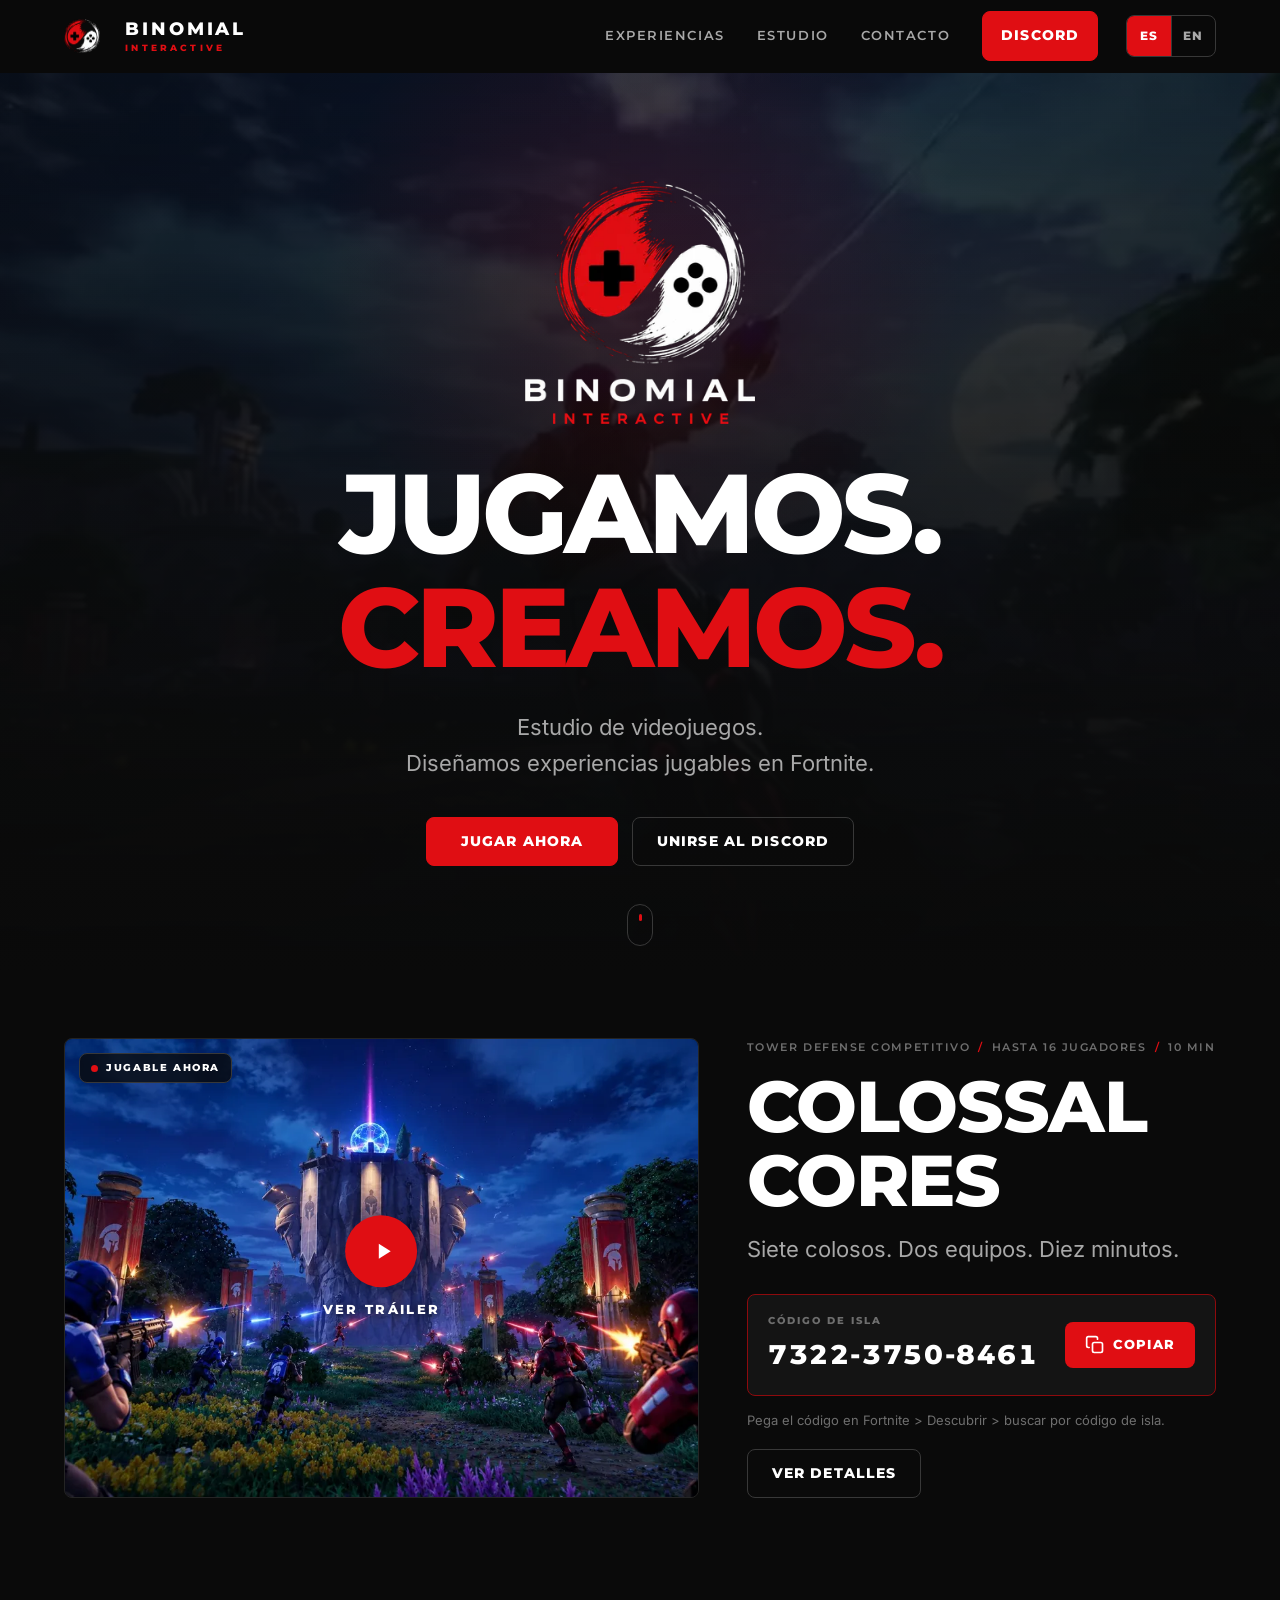
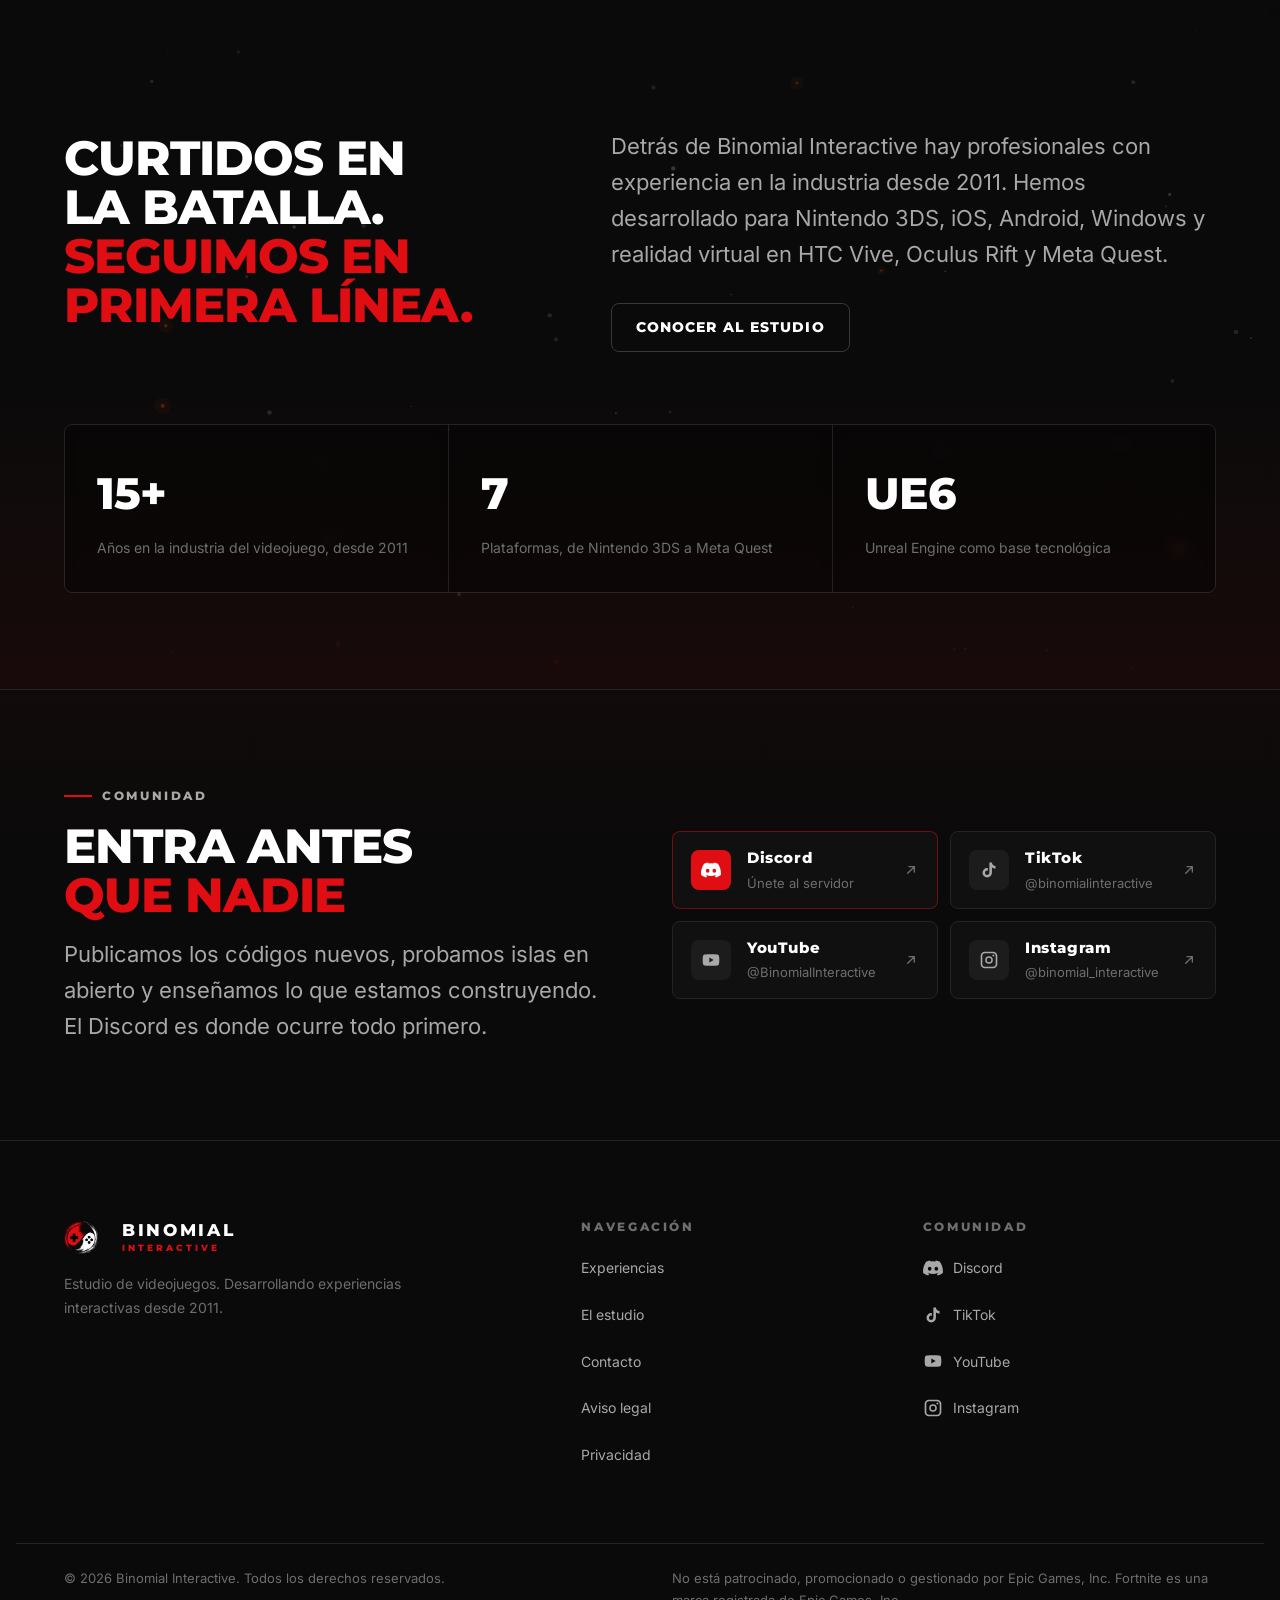
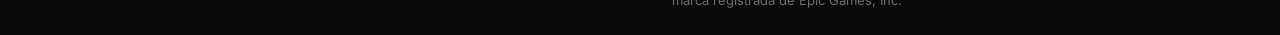
==== commit 7b90be84: "Despliegue 2026-11-13 20:02" ====
--- a/index.html
+++ b/index.html
@@ -1,9 +1,9 @@
 <!DOCTYPE html><html lang="es"> <head><meta charset="utf-8"><meta name="viewport" content="width=device-width, initial-scale=1"><link rel="icon" href="/favicon.ico" sizes="32x32"><link rel="icon" href="/icon-512.png" type="image/png" sizes="512x512"><link rel="apple-touch-icon" href="/apple-touch-icon.png"><link rel="manifest" href="/site.webmanifest"><link rel="sitemap" href="/sitemap-index.xml"><meta name="generator" content="Astro v5.18.2"><title>Binomial Interactive — Jugamos. Creamos.</title><meta name="description" content="Binomial Interactive es un estudio de videojuegos formado por profesionales con experiencia en la industria desde 2011. Creamos experiencias e islas jugables en Fortnite."><link rel="canonical" href="https://binomialinteractive.com/"><link rel="alternate" hreflang="es" href="https://binomialinteractive.com/"><link rel="alternate" hreflang="en" href="https://binomialinteractive.com/en/"><link rel="alternate" hreflang="x-default" href="https://binomialinteractive.com/"><meta property="og:type" content="website"><meta property="og:site_name" content="Binomial Interactive"><meta property="og:locale" content="es_ES"><meta property="og:title" content="Binomial Interactive — Jugamos. Creamos."><meta property="og:description" content="Binomial Interactive es un estudio de videojuegos formado por profesionales con experiencia en la industria desde 2011. Creamos experiencias e islas jugables en Fortnite."><meta property="og:url" content="https://binomialinteractive.com/"><meta property="og:image" content="https://binomialinteractive.com/og-default.jpg"><meta property="og:image:width" content="1200"><meta property="og:image:height" content="630"><meta property="og:image:alt" content="Binomial Interactive — Jugamos. Creamos."><meta name="twitter:card" content="summary_large_image"><meta name="twitter:title" content="Binomial Interactive — Jugamos. Creamos."><meta name="twitter:description" content="Binomial Interactive es un estudio de videojuegos formado por profesionales con experiencia en la industria desde 2011. Creamos experiencias e islas jugables en Fortnite."><meta name="twitter:image" content="https://binomialinteractive.com/og-default.jpg"><meta name="theme-color" content="#0a0a0a"><script type="application/ld+json">{"@context":"https://schema.org","@type":"Organization","name":"Binomial Interactive","url":"https://binomialinteractive.com/","logo":"https://binomialinteractive.com/icon-512.png","description":"Binomial Interactive es un estudio de videojuegos formado por profesionales con experiencia en la industria desde 2011. Creamos experiencias e islas jugables en Fortnite.","sameAs":["https://discord.gg/s6faMpGbCy","https://www.tiktok.com/@binomialinteractive","https://www.youtube.com/@BinomialInteractive","https://www.instagram.com/binomial_interactive/"]}</script><link rel="stylesheet" href="/_astro/aviso-legal.C3lJEKFS.css">
 <style>.notice[data-astro-cid-3bkqq7wx]{background:#d8a02a17;border-bottom:1px solid rgba(216,160,42,.28);color:#f0c36a;font-size:.8125rem}.notice__inner[data-astro-cid-3bkqq7wx]{padding-block:.625rem;text-align:center;line-height:1.5}.notice[data-astro-cid-3bkqq7wx] strong[data-astro-cid-3bkqq7wx]{color:#ffd98a}code[data-astro-cid-3bkqq7wx]{font-size:.9em;padding:.05em .3em;border-radius:3px;background:#ffffff12}.com[data-astro-cid-zer2owmz]{border-top:1px solid var(--c-border);background:linear-gradient(180deg,rgba(224,14,19,.03),transparent 40%)}.com__inner[data-astro-cid-zer2owmz]{display:grid;gap:clamp(2rem,5vw,4rem);align-items:center}.com__text[data-astro-cid-zer2owmz]{display:flex;flex-direction:column;gap:1rem}.com__title[data-astro-cid-zer2owmz]{font-size:var(--fs-h2);text-transform:uppercase}.com__list[data-astro-cid-zer2owmz]{list-style:none;margin:0;padding:0;display:grid;gap:.75rem}.com__link[data-astro-cid-zer2owmz]{display:flex;align-items:center;gap:1rem;min-height:68px;padding:.875rem 1.125rem;border:1px solid var(--c-border);border-radius:var(--radius-lg);background:var(--c-bg-raised);transition:border-color .2s var(--ease),background .2s var(--ease),transform .2s var(--ease)}.com__link[data-astro-cid-zer2owmz]:hover{border-color:var(--c-accent);background:var(--c-bg-overlay);transform:translate(3px)}.com__icon[data-astro-cid-zer2owmz]{display:grid;place-items:center;width:40px;height:40px;flex:none;border-radius:var(--radius);background:#ffffff0d;color:var(--c-text-muted);transition:background .2s var(--ease),color .2s var(--ease)}.com__link[data-astro-cid-zer2owmz]:hover .com__icon[data-astro-cid-zer2owmz]{background:var(--c-accent);color:#fff}.com__meta[data-astro-cid-zer2owmz]{display:flex;flex-direction:column;gap:.1rem;min-width:0}.com__meta[data-astro-cid-zer2owmz] b[data-astro-cid-zer2owmz]{font-family:var(--font-display);font-size:.9375rem;font-weight:700;letter-spacing:.04em}.com__meta[data-astro-cid-zer2owmz] span[data-astro-cid-zer2owmz]{font-size:.8125rem;color:var(--c-text-dim);overflow:hidden;text-overflow:ellipsis;white-space:nowrap}.com__arrow[data-astro-cid-zer2owmz]{margin-left:auto;flex:none;color:var(--c-text-dim);transition:color .2s var(--ease)}.com__link[data-astro-cid-zer2owmz]:hover .com__arrow[data-astro-cid-zer2owmz]{color:var(--c-accent-hot)}.com__item--primary[data-astro-cid-zer2owmz] .com__link[data-astro-cid-zer2owmz]{border-color:#e00e1373}.com__item--primary[data-astro-cid-zer2owmz] .com__icon[data-astro-cid-zer2owmz]{background:var(--c-accent);color:#fff}@media(min-width:56rem){.com__inner[data-astro-cid-zer2owmz]{grid-template-columns:1fr 1fr}}@media(min-width:78rem){.com__list[data-astro-cid-zer2owmz]{grid-template-columns:repeat(2,minmax(0,1fr))}.com__list[data-astro-cid-zer2owmz]:has(>li:last-child:nth-child(odd)) .com__item--primary[data-astro-cid-zer2owmz]{grid-column:1 / -1}}
 </style>
-<link rel="stylesheet" href="/_astro/index.DWLeGtdw.css">
+<link rel="stylesheet" href="/_astro/index.WGlYMrw3.css">
+<link rel="stylesheet" href="/_astro/index.DqzPMsLd.css">
 <style>:where([data-astro-image]){object-fit:var(--fit);object-position:var(--pos);height:auto}:where([data-astro-image=full-width]){width:100%}:where([data-astro-image=constrained]){max-width:100%}
-</style>
-<link rel="stylesheet" href="/_astro/index.DV5_94qG.css"></head> <body> <header class="header" data-header data-astro-cid-3ef6ksr2> <a class="skip" href="#main" data-astro-cid-3ef6ksr2>Saltar al contenido</a> <div class="header__inner wrap" data-astro-cid-3ef6ksr2> <a href="/" class="header__brand" aria-label="Binomial Interactive — inicio" data-astro-cid-3ef6ksr2> <span class="logo" style="--logo-size:36px" data-astro-cid-tvrurpns> <img src="/_astro/isotipo-binomial.BStn-CfJ_Z2ci9l8.webp" srcset="/_astro/isotipo-binomial.BStn-CfJ_Z2ci9l8.webp 1x, /_astro/isotipo-binomial.BStn-CfJ_2q18jy.webp 2x" alt loading="eager" data-astro-cid-tvrurpns="true" decoding="async" fetchpriority="auto" width="72" height="72" class="logo__mark"> <span class="logo__text" data-astro-cid-tvrurpns> <span class="logo__name" data-astro-cid-tvrurpns>Binomial</span> <span class="logo__sub" data-astro-cid-tvrurpns>Interactive</span> </span> </span>  </a> <div class="header__actions" data-astro-cid-3ef6ksr2> <nav class="header__nav" aria-label="Principal" data-astro-cid-3ef6ksr2> <a href="/experiencias" class="header__link" data-astro-cid-3ef6ksr2> Experiencias </a><a href="/estudio" class="header__link" data-astro-cid-3ef6ksr2> Estudio </a><a href="/estudio#contacto" class="header__link" data-astro-cid-3ef6ksr2> Contacto </a> <a class="btn btn--primary header__cta" href="https://discord.gg/s6faMpGbCy" target="_blank" rel="noopener" data-astro-cid-3ef6ksr2>
+</style></head> <body> <header class="header" data-header data-astro-cid-3ef6ksr2> <a class="skip" href="#main" data-astro-cid-3ef6ksr2>Saltar al contenido</a> <div class="header__inner wrap" data-astro-cid-3ef6ksr2> <a href="/" class="header__brand" aria-label="Binomial Interactive — inicio" data-astro-cid-3ef6ksr2> <span class="logo" style="--logo-size:36px" data-astro-cid-tvrurpns> <img src="/_astro/isotipo-binomial.BStn-CfJ_Z2ci9l8.webp" srcset="/_astro/isotipo-binomial.BStn-CfJ_Z2ci9l8.webp 1x, /_astro/isotipo-binomial.BStn-CfJ_2q18jy.webp 2x" alt loading="eager" data-astro-cid-tvrurpns="true" decoding="async" fetchpriority="auto" width="72" height="72" class="logo__mark"> <span class="logo__text" data-astro-cid-tvrurpns> <span class="logo__name" data-astro-cid-tvrurpns>Binomial</span> <span class="logo__sub" data-astro-cid-tvrurpns>Interactive</span> </span> </span>  </a> <div class="header__actions" data-astro-cid-3ef6ksr2> <nav class="header__nav" aria-label="Principal" data-astro-cid-3ef6ksr2> <a href="/experiencias" class="header__link" data-astro-cid-3ef6ksr2> Experiencias </a><a href="/estudio" class="header__link" data-astro-cid-3ef6ksr2> Estudio </a><a href="/estudio#contacto" class="header__link" data-astro-cid-3ef6ksr2> Contacto </a> <a class="btn btn--primary header__cta" href="https://discord.gg/s6faMpGbCy" target="_blank" rel="noopener" data-astro-cid-3ef6ksr2>
 Discord
-</a> </nav> <nav class="lang" aria-label="Idioma" data-astro-cid-r2b4e7hz> <a class="lang__link" href="/" hreflang="es" lang="es" aria-current="true" title="Español" data-astro-cid-r2b4e7hz> <span aria-hidden="true" data-astro-cid-r2b4e7hz>ES</span> <span class="visually-hidden" data-astro-cid-r2b4e7hz>Español</span> </a><a class="lang__link" href="/en/" hreflang="en" lang="en" title="English" data-astro-cid-r2b4e7hz> <span aria-hidden="true" data-astro-cid-r2b4e7hz>EN</span> <span class="visually-hidden" data-astro-cid-r2b4e7hz>English</span> </a> </nav>  <button class="header__burger" type="button" data-menu-toggle aria-expanded="false" aria-controls="menu-movil" data-astro-cid-3ef6ksr2> <span class="visually-hidden" data-astro-cid-3ef6ksr2>Abrir menú</span> <span class="header__burger-bars" aria-hidden="true" data-astro-cid-3ef6ksr2></span> </button> </div> </div> <div class="menu" id="menu-movil" data-menu hidden data-astro-cid-3ef6ksr2> <nav class="menu__nav" aria-label="Principal (móvil)" data-astro-cid-3ef6ksr2> <a href="/experiencias" class="menu__link" data-astro-cid-3ef6ksr2>Experiencias</a><a href="/estudio" class="menu__link" data-astro-cid-3ef6ksr2>Estudio</a><a href="/estudio#contacto" class="menu__link" data-astro-cid-3ef6ksr2>Contacto</a> <a class="btn btn--primary menu__cta" href="https://discord.gg/s6faMpGbCy" target="_blank" rel="noopener" data-astro-cid-3ef6ksr2> Únete al Discord </a> </nav> </div> </header>  <script type="module">const r=document.querySelector("[data-header]"),e=document.querySelector("[data-menu-toggle]"),t=document.querySelector("[data-menu]"),a=()=>{r&&r.toggleAttribute("data-scrolled",window.scrollY>8)};a();window.addEventListener("scroll",a,{passive:!0});const n=()=>{!e||!t||(e.setAttribute("aria-expanded","false"),t.hidden=!0,document.body.classList.remove("is-locked"))};e?.addEventListener("click",()=>{if(!t)return;e.getAttribute("aria-expanded")==="true"?n():(e.setAttribute("aria-expanded","true"),t.hidden=!1,document.body.classList.add("is-locked"))});t?.querySelectorAll("a").forEach(d=>d.addEventListener("click",n));document.addEventListener("keydown",d=>d.key==="Escape"&&n());matchMedia("(min-width: 62rem)").addEventListener("change",n);</script> <main id="main">   <section class="hero" data-astro-cid-bbe6dxrz> <div class="hero__bg" aria-hidden="true" data-astro-cid-bbe6dxrz> <video class="hero__video" autoplay muted loop playsinline preload="metadata" poster="/media/hero-poster.jpg?v=20261106b" data-astro-cid-bbe6dxrz> <source src="/media/hero-loop.mp4?v=20261106b" type="video/mp4" data-astro-cid-bbe6dxrz> </video> <div class="hero__scrim" data-astro-cid-bbe6dxrz></div> <div class="hero__glow" data-astro-cid-bbe6dxrz></div> </div> <div class="wrap hero__inner" data-astro-cid-bbe6dxrz> <img src="/_astro/logo-binomial.VZTL8Tnk_1DSrHl.webp" srcset="/_astro/logo-binomial.VZTL8Tnk_2OVrd.webp 280w, /_astro/logo-binomial.VZTL8Tnk_Z3zMWs.webp 560w" alt="Binomial Interactive" sizes="(min-width: 48rem) 280px, 200px" loading="eager" fetchpriority="high" data-astro-cid-bbe6dxrz="true" decoding="async" width="874" height="923" class="hero__logo"> <h1 class="hero__claim" data-astro-cid-bbe6dxrz> Jugamos.<br data-astro-cid-bbe6dxrz> <span class="accent" data-astro-cid-bbe6dxrz>Creamos.</span> </h1>  <p class="hero__sub lead" data-astro-cid-bbe6dxrz>Estudio de videojuegos.<br data-astro-cid-bbe6dxrz>Diseñamos experiencias jugables en Fortnite.</p> <div class="hero__actions" data-astro-cid-bbe6dxrz> <a class="btn btn--primary" href="/experiencias" data-astro-cid-bbe6dxrz> Jugar ahora </a> <a class="btn" href="https://discord.gg/s6faMpGbCy" target="_blank" rel="noopener" data-astro-cid-bbe6dxrz> Unirse al Discord </a> </div> </div> <a class="hero__scroll" href="#destacado" aria-label="Ir a la isla destacada" data-astro-cid-bbe6dxrz> <span data-astro-cid-bbe6dxrz></span> </a> </section>  <section class="feat section" id="destacado" data-astro-cid-64h7bkh5>  <div class="wrap" data-astro-cid-64h7bkh5> <div class="feat__grid" data-astro-cid-64h7bkh5> <div class="feat__media reveal" data-slider data-astro-cid-64h7bkh5> <a class="feat__hit" href="/experiencias" data-astro-cid-64h7bkh5> <span class="visually-hidden" data-astro-cid-64h7bkh5>Ver la página de Colossal Cores</span> </a> <div class="feat__track" data-slider-track data-astro-cid-64h7bkh5> <div class="feat__slide" data-astro-cid-64h7bkh5> <img src="/_astro/colossal-cores-cover.Cx8K1wTJ_Z1oxkl7.webp" srcset="/_astro/colossal-cores-cover.Cx8K1wTJ_ZWCOE7.webp 600w, /_astro/colossal-cores-cover.Cx8K1wTJ_t0q8s.webp 1200w, /_astro/colossal-cores-cover.Cx8K1wTJ_17r82n.webp 1600w" alt="Imagen de la isla Colossal Cores" sizes="(min-width: 62rem) 58vw, 100vw" loading="lazy" data-astro-cid-64h7bkh5="true" decoding="async" fetchpriority="auto" width="1671" height="941" class="feat__img"> </div> </div>  <span class="feat__live feat__live--soon" data-astro-cid-64h7bkh5> <i aria-hidden="true" data-astro-cid-64h7bkh5></i>Próximamente </span> </div> <div class="feat__info reveal" data-astro-cid-64h7bkh5> <p class="feat__meta" data-astro-cid-64h7bkh5> <span data-astro-cid-64h7bkh5>Tower defense competitivo</span> <span aria-hidden="true" class="accent" data-astro-cid-64h7bkh5>/</span> <span data-astro-cid-64h7bkh5>Hasta 16 jugadores</span> <span aria-hidden="true" class="accent" data-astro-cid-64h7bkh5>/</span><span data-astro-cid-64h7bkh5>10 min</span> </p> <h2 class="feat__title" data-astro-cid-64h7bkh5>Colossal Cores</h2>  <p class="feat__tagline" data-astro-cid-64h7bkh5>Siete colosos. Dos equipos. Diez minutos.</p>  <div class="feat__countdown" data-astro-cid-64h7bkh5> <div class="countdown countdown--sm countdown--start" data-countdown="2026-11-13T20:00:00+01:00" role="timer" aria-label="Cuenta atrás para el lanzamiento" hidden data-astro-cid-rice64zl> <div class="countdown__unit" data-astro-cid-rice64zl> <span class="countdown__tile" data-astro-cid-rice64zl> <span class="countdown__num" data-unit="days" data-text="00" data-astro-cid-rice64zl>00</span> </span> <span class="countdown__label" data-astro-cid-rice64zl>días</span> </div> <span class="countdown__sep" aria-hidden="true" data-astro-cid-rice64zl>:</span><div class="countdown__unit" data-astro-cid-rice64zl> <span class="countdown__tile" data-astro-cid-rice64zl> <span class="countdown__num" data-unit="hours" data-text="00" data-astro-cid-rice64zl>00</span> </span> <span class="countdown__label" data-astro-cid-rice64zl>horas</span> </div> <span class="countdown__sep" aria-hidden="true" data-astro-cid-rice64zl>:</span><div class="countdown__unit" data-astro-cid-rice64zl> <span class="countdown__tile" data-astro-cid-rice64zl> <span class="countdown__num" data-unit="minutes" data-text="00" data-astro-cid-rice64zl>00</span> </span> <span class="countdown__label" data-astro-cid-rice64zl>min</span> </div> <span class="countdown__sep" aria-hidden="true" data-astro-cid-rice64zl>:</span><div class="countdown__unit" data-astro-cid-rice64zl> <span class="countdown__tile" data-astro-cid-rice64zl> <span class="countdown__num" data-unit="seconds" data-text="00" data-astro-cid-rice64zl>00</span> </span> <span class="countdown__label" data-astro-cid-rice64zl>seg</span> </div>  </div> <script type="module">document.querySelectorAll("[data-countdown]").forEach(o=>{const s=new Date(o.dataset.countdown).getTime(),l=o.querySelectorAll("[data-unit]");let r=!0;const n=()=>{const t=Math.floor((s-Date.now())/1e3);if(t<=0)return o.hidden=!0,!1;const i=[Math.floor(t/86400),Math.floor(t%86400/3600),Math.floor(t%3600/60),t%60];return l.forEach((e,c)=>{const a=String(i[c]).padStart(2,"0");e.textContent!==a&&(e.textContent=a,e.dataset.text=a,!r&&(e.classList.remove("is-glitch"),e.offsetWidth,e.classList.add("is-glitch")))}),r=!1,o.hidden=!1,!0};if(n()){const t=setInterval(()=>n()||clearInterval(t),1e3)}});</script>  </div> <p class="feat__help feat__soon" data-astro-cid-64h7bkh5> En desarrollo. Anunciaremos el código de isla en nuestras redes el día del lanzamiento. </p> <a class="btn feat__more" href="/experiencias" data-astro-cid-64h7bkh5>Ver detalles</a> </div> </div> </div> </section> <script type="module">const m=window.matchMedia("(prefers-reduced-motion: reduce)").matches;document.querySelectorAll("[data-slider]").forEach(t=>{const r=t.querySelector("[data-slider-track]"),c=[...t.querySelectorAll("[data-slider-dot]")];if(!r||c.length<2)return;const l=c.length,n=()=>Math.round(r.scrollLeft/r.clientWidth),a=e=>r.scrollTo({left:(e+l)%l*r.clientWidth,behavior:m?"auto":"smooth"});let s=0;if(r.addEventListener("scroll",()=>{cancelAnimationFrame(s),s=requestAnimationFrame(()=>{const e=n();c.forEach((d,h)=>h===e?d.setAttribute("aria-current","true"):d.removeAttribute("aria-current"))})}),t.querySelector("[data-slider-prev]")?.addEventListener("click",()=>a(n()-1)),t.querySelector("[data-slider-next]")?.addEventListener("click",()=>a(n()+1)),c.forEach((e,d)=>e.addEventListener("click",()=>a(d))),r.addEventListener("keydown",e=>{e.key==="ArrowLeft"&&(e.preventDefault(),a(n()-1)),e.key==="ArrowRight"&&(e.preventDefault(),a(n()+1))}),m)return;let i=0,o=!1;const u=()=>{clearInterval(i),o||(i=window.setInterval(()=>!document.hidden&&a(n()+1),5e3))},v=()=>clearInterval(i),f=()=>{o=!0,v()};t.addEventListener("mouseenter",v),t.addEventListener("mouseleave",u),t.addEventListener("pointerdown",f),t.addEventListener("focusin",f),u()});</script> <section class="phi section" data-astro-cid-iaxkagjk> <canvas class="embers" aria-hidden="true" data-embers data-astro-cid-nwoirqa2></canvas> <script type="module">document.querySelectorAll("[data-embers]").forEach(o=>{const a=o.getContext("2d");if(!a)return;const c=matchMedia("(prefers-reduced-motion: reduce)").matches;let i=0,n=0,s=[];const f=e=>{const r=Math.random()<.14;return{x:Math.random()*i,y:e,vy:.12+Math.random()*.3,r:r?.9+Math.random()*1.3:.7+Math.random()*1.7,a:r?.28+Math.random()*.3:.12+Math.random()*.2,fase:Math.random()*Math.PI*2,vf:.006+Math.random()*.012,brasa:r}},g=()=>{const e=Math.min(devicePixelRatio||1,2);i=o.clientWidth,n=o.clientHeight,o.width=Math.round(i*e),o.height=Math.round(n*e),a.setTransform(e,0,0,e,0,0);const r=Math.min(60,Math.round(i*n/15e3));s=Array.from({length:r},()=>f(Math.random()*n))};let h=0;const M=(e=performance.now())=>{const r=h?Math.min(50,e-h)/16.67:1;h=e,a.clearRect(0,0,i,n);for(let l=0;l<s.length;l++){const t=s[l];c||(t.y-=t.vy*r,t.fase+=t.vf*r,t.x+=Math.sin(t.fase)*.25*r,t.y<-10&&(s[l]=f(n+10)));const y=Math.min(1,t.y/(n*.2),(n-t.y)/(n*.2)),p=t.brasa?.6+Math.sin(t.fase*6)*.4:1;a.globalAlpha=Math.max(0,t.a*y*p),a.fillStyle=t.brasa?"#ff5a2a":"#9a9a9a",a.beginPath(),a.arc(t.x,t.y,t.r,0,Math.PI*2),a.fill(),t.brasa&&(a.globalAlpha*=.18,a.beginPath(),a.arc(t.x,t.y,t.r*4,0,Math.PI*2),a.fill())}a.globalAlpha=1};let m=!1,d=0;const b=e=>{M(e),d=m&&!document.hidden?requestAnimationFrame(b):0,d||(h=0)},u=()=>{!c&&m&&!document.hidden&&!d&&(d=requestAnimationFrame(b))};new ResizeObserver(()=>{g(),M()}).observe(o),new IntersectionObserver(([e])=>{m=e.isIntersecting,u()}).observe(o),document.addEventListener("visibilitychange",u)});</script>  <div class="wrap" data-astro-cid-iaxkagjk>  <p class="eyebrow phi__eyebrow reveal" data-astro-cid-iaxkagjk>Filosofía</p> <div class="phi__grid" data-astro-cid-iaxkagjk> <div class="phi__intro reveal" data-astro-cid-iaxkagjk> <h2 class="phi__title" data-astro-cid-iaxkagjk> Curtidos en la batalla.<br data-astro-cid-iaxkagjk> <span class="accent" data-astro-cid-iaxkagjk>Seguimos en primera línea.</span> </h2> </div> <div class="phi__body reveal" data-astro-cid-iaxkagjk> <p class="lead" data-astro-cid-iaxkagjk>Detrás de Binomial Interactive hay profesionales con experiencia en la industria desde 2011. Hemos desarrollado para Nintendo 3DS, iOS, Android, Windows y realidad virtual en HTC Vive, Oculus Rift y Meta Quest.</p> <a class="btn phi__cta" href="/estudio" data-astro-cid-iaxkagjk>Conocer al estudio</a> </div> </div> <dl class="phi__stats reveal" data-astro-cid-iaxkagjk> <div class="phi__stat" data-astro-cid-iaxkagjk> <dt data-astro-cid-iaxkagjk>15+</dt> <dd data-astro-cid-iaxkagjk>Años en la industria del videojuego, desde 2011</dd> </div><div class="phi__stat" data-astro-cid-iaxkagjk> <dt data-astro-cid-iaxkagjk>7</dt> <dd data-astro-cid-iaxkagjk>Plataformas, de Nintendo 3DS a Meta Quest</dd> </div><div class="phi__stat" data-astro-cid-iaxkagjk> <dt data-astro-cid-iaxkagjk>UE6</dt> <dd data-astro-cid-iaxkagjk>Unreal Engine como base tecnológica</dd> </div> </dl> </div> </section>  <section class="com section" id="comunidad" data-astro-cid-zer2owmz> <div class="wrap com__inner" data-astro-cid-zer2owmz> <div class="com__text reveal" data-astro-cid-zer2owmz> <p class="eyebrow" data-astro-cid-zer2owmz>Comunidad</p> <h2 class="com__title" data-astro-cid-zer2owmz>Entra antes<br data-astro-cid-zer2owmz><span class="accent" data-astro-cid-zer2owmz>que nadie</span></h2> <p class="lead" data-astro-cid-zer2owmz>Publicamos los códigos nuevos, probamos islas en abierto y enseñamos lo que estamos construyendo. El Discord es donde ocurre todo primero.</p> </div> <ul class="com__list reveal" data-astro-cid-zer2owmz> <li class="com__item--primary" data-astro-cid-zer2owmz> <a class="com__link" href="https://discord.gg/s6faMpGbCy" target="_blank" rel="noopener" data-astro-cid-zer2owmz> <span class="com__icon" data-astro-cid-zer2owmz><svg viewBox="0 0 24 24" width="20" height="20" fill="currentColor" aria-hidden="true" focusable="false"><path d="M20.317 4.369A19.79 19.79 0 0 0 15.432 3a13.9 13.9 0 0 0-.617 1.269 18.29 18.29 0 0 0-5.63 0A13.2 13.2 0 0 0 8.56 3a19.74 19.74 0 0 0-4.885 1.372C.567 9.046-.272 13.6.147 18.09a19.9 19.9 0 0 0 6.056 3.058c.488-.665.922-1.372 1.296-2.114a12.9 12.9 0 0 1-2.04-.978c.171-.125.339-.256.5-.39a14.2 14.2 0 0 0 12.083 0c.163.14.331.27.5.39-.652.383-1.336.71-2.045.98.374.74.808 1.447 1.296 2.112a19.8 19.8 0 0 0 6.058-3.057c.5-5.2-.838-9.717-3.534-13.723ZM8.02 15.331c-1.183 0-2.157-1.085-2.157-2.42 0-1.332.955-2.42 2.157-2.42s2.176 1.088 2.157 2.42c0 1.335-.955 2.42-2.157 2.42Zm7.975 0c-1.183 0-2.157-1.085-2.157-2.42 0-1.332.955-2.42 2.157-2.42s2.176 1.088 2.157 2.42c0 1.335-.955 2.42-2.157 2.42Z"></path></svg></span> <span class="com__meta" data-astro-cid-zer2owmz> <b data-astro-cid-zer2owmz>Discord</b> <span data-astro-cid-zer2owmz>Únete al servidor</span> </span> <svg class="com__arrow" viewBox="0 0 24 24" width="16" height="16" fill="none" stroke="currentColor" stroke-width="2" stroke-linecap="round" stroke-linejoin="round" aria-hidden="true" data-astro-cid-zer2owmz> <path d="M7 17 17 7M9 7h8v8" data-astro-cid-zer2owmz></path> </svg> </a> </li><li data-astro-cid-zer2owmz> <a class="com__link" href="https://www.tiktok.com/@binomialinteractive" target="_blank" rel="noopener" data-astro-cid-zer2owmz> <span class="com__icon" data-astro-cid-zer2owmz><svg viewBox="0 0 24 24" width="20" height="20" fill="currentColor" aria-hidden="true" focusable="false"><path d="M16.6 5.82A4.28 4.28 0 0 1 15.54 3h-3.09v12.4a2.59 2.59 0 0 1-2.59 2.5 2.59 2.59 0 1 1 .77-5.06V9.7a5.67 5.67 0 0 0-.77-.05 5.67 5.67 0 1 0 5.67 5.67V9.01a7.35 7.35 0 0 0 4.29 1.37V7.29a4.29 4.29 0 0 1-3.22-1.47Z"></path></svg></span> <span class="com__meta" data-astro-cid-zer2owmz> <b data-astro-cid-zer2owmz>TikTok</b> <span data-astro-cid-zer2owmz>@binomialinteractive</span> </span> <svg class="com__arrow" viewBox="0 0 24 24" width="16" height="16" fill="none" stroke="currentColor" stroke-width="2" stroke-linecap="round" stroke-linejoin="round" aria-hidden="true" data-astro-cid-zer2owmz> <path d="M7 17 17 7M9 7h8v8" data-astro-cid-zer2owmz></path> </svg> </a> </li><li data-astro-cid-zer2owmz> <a class="com__link" href="https://www.youtube.com/@BinomialInteractive" target="_blank" rel="noopener" data-astro-cid-zer2owmz> <span class="com__icon" data-astro-cid-zer2owmz><svg viewBox="0 0 24 24" width="20" height="20" fill="currentColor" aria-hidden="true" focusable="false"><path d="M21.58 7.19a2.51 2.51 0 0 0-1.77-1.78C18.25 5 12 5 12 5s-6.25 0-7.81.42A2.51 2.51 0 0 0 2.42 7.2 26.1 26.1 0 0 0 2 12a26.1 26.1 0 0 0 .42 4.81 2.51 2.51 0 0 0 1.77 1.77C5.75 19 12 19 12 19s6.25 0 7.81-.42a2.51 2.51 0 0 0 1.77-1.77A26.1 26.1 0 0 0 22 12a26.1 26.1 0 0 0-.42-4.81ZM10 15.02V8.98L15.2 12 10 15.02Z"></path></svg></span> <span class="com__meta" data-astro-cid-zer2owmz> <b data-astro-cid-zer2owmz>YouTube</b> <span data-astro-cid-zer2owmz>@BinomialInteractive</span> </span> <svg class="com__arrow" viewBox="0 0 24 24" width="16" height="16" fill="none" stroke="currentColor" stroke-width="2" stroke-linecap="round" stroke-linejoin="round" aria-hidden="true" data-astro-cid-zer2owmz> <path d="M7 17 17 7M9 7h8v8" data-astro-cid-zer2owmz></path> </svg> </a> </li><li data-astro-cid-zer2owmz> <a class="com__link" href="https://www.instagram.com/binomial_interactive/" target="_blank" rel="noopener" data-astro-cid-zer2owmz> <span class="com__icon" data-astro-cid-zer2owmz><svg viewBox="0 0 24 24" width="20" height="20" fill="currentColor" aria-hidden="true" focusable="false"><path d="M7 2h10a5 5 0 0 1 5 5v10a5 5 0 0 1-5 5H7a5 5 0 0 1-5-5V7a5 5 0 0 1 5-5ZM7.2 4A3.2 3.2 0 0 0 4 7.2v9.6A3.2 3.2 0 0 0 7.2 20h9.6a3.2 3.2 0 0 0 3.2-3.2V7.2A3.2 3.2 0 0 0 16.8 4ZM12 7.4a4.6 4.6 0 1 1 0 9.2 4.6 4.6 0 0 1 0-9.2Zm0 1.8a2.8 2.8 0 1 0 0 5.6 2.8 2.8 0 0 0 0-5.6Zm5.3-3.7a1.2 1.2 0 1 1 0 2.4 1.2 1.2 0 0 1 0-2.4Z" fill-rule="evenodd"></path></svg></span> <span class="com__meta" data-astro-cid-zer2owmz> <b data-astro-cid-zer2owmz>Instagram</b> <span data-astro-cid-zer2owmz>@binomial_interactive</span> </span> <svg class="com__arrow" viewBox="0 0 24 24" width="16" height="16" fill="none" stroke="currentColor" stroke-width="2" stroke-linecap="round" stroke-linejoin="round" aria-hidden="true" data-astro-cid-zer2owmz> <path d="M7 17 17 7M9 7h8v8" data-astro-cid-zer2owmz></path> </svg> </a> </li> </ul> </div> </section>   </main> <footer class="footer" data-astro-cid-sz7xmlte> <div class="wrap footer__inner" data-astro-cid-sz7xmlte> <div class="footer__brand" data-astro-cid-sz7xmlte> <span class="logo" style="--logo-size:34px" data-astro-cid-tvrurpns> <img src="/_astro/isotipo-binomial.BStn-CfJ_ZvyXxh.webp" srcset="/_astro/isotipo-binomial.BStn-CfJ_ZvyXxh.webp 1x, /_astro/isotipo-binomial.BStn-CfJ_14VVgh.webp 2x" alt loading="eager" data-astro-cid-tvrurpns="true" decoding="async" fetchpriority="auto" width="68" height="68" class="logo__mark"> <span class="logo__text" data-astro-cid-tvrurpns> <span class="logo__name" data-astro-cid-tvrurpns>Binomial</span> <span class="logo__sub" data-astro-cid-tvrurpns>Interactive</span> </span> </span>  <p class="footer__note" data-astro-cid-sz7xmlte> Estudio de videojuegos. Desarrollando experiencias interactivas desde 2011. </p> </div> <nav class="footer__nav" aria-label="Pie de página" data-astro-cid-sz7xmlte> <h2 class="footer__title" data-astro-cid-sz7xmlte>Navegación</h2> <a href="/experiencias" data-astro-cid-sz7xmlte>Experiencias</a> <a href="/estudio" data-astro-cid-sz7xmlte>El estudio</a> <a href="/estudio#contacto" data-astro-cid-sz7xmlte>Contacto</a> <a href="/aviso-legal" data-astro-cid-sz7xmlte>Aviso legal</a> <a href="/privacidad" data-astro-cid-sz7xmlte>Privacidad</a> </nav> <div class="footer__nav" data-astro-cid-sz7xmlte> <h2 class="footer__title" data-astro-cid-sz7xmlte>Comunidad</h2> <a href="https://discord.gg/s6faMpGbCy" target="_blank" rel="noopener" class="footer__social" data-astro-cid-sz7xmlte> <svg viewBox="0 0 24 24" width="20" height="20" fill="currentColor" aria-hidden="true" focusable="false"><path d="M20.317 4.369A19.79 19.79 0 0 0 15.432 3a13.9 13.9 0 0 0-.617 1.269 18.29 18.29 0 0 0-5.63 0A13.2 13.2 0 0 0 8.56 3a19.74 19.74 0 0 0-4.885 1.372C.567 9.046-.272 13.6.147 18.09a19.9 19.9 0 0 0 6.056 3.058c.488-.665.922-1.372 1.296-2.114a12.9 12.9 0 0 1-2.04-.978c.171-.125.339-.256.5-.39a14.2 14.2 0 0 0 12.083 0c.163.14.331.27.5.39-.652.383-1.336.71-2.045.98.374.74.808 1.447 1.296 2.112a19.8 19.8 0 0 0 6.058-3.057c.5-5.2-.838-9.717-3.534-13.723ZM8.02 15.331c-1.183 0-2.157-1.085-2.157-2.42 0-1.332.955-2.42 2.157-2.42s2.176 1.088 2.157 2.42c0 1.335-.955 2.42-2.157 2.42Zm7.975 0c-1.183 0-2.157-1.085-2.157-2.42 0-1.332.955-2.42 2.157-2.42s2.176 1.088 2.157 2.42c0 1.335-.955 2.42-2.157 2.42Z"></path></svg> Discord </a><a href="https://www.tiktok.com/@binomialinteractive" target="_blank" rel="noopener" class="footer__social" data-astro-cid-sz7xmlte> <svg viewBox="0 0 24 24" width="20" height="20" fill="currentColor" aria-hidden="true" focusable="false"><path d="M16.6 5.82A4.28 4.28 0 0 1 15.54 3h-3.09v12.4a2.59 2.59 0 0 1-2.59 2.5 2.59 2.59 0 1 1 .77-5.06V9.7a5.67 5.67 0 0 0-.77-.05 5.67 5.67 0 1 0 5.67 5.67V9.01a7.35 7.35 0 0 0 4.29 1.37V7.29a4.29 4.29 0 0 1-3.22-1.47Z"></path></svg> TikTok </a><a href="https://www.youtube.com/@BinomialInteractive" target="_blank" rel="noopener" class="footer__social" data-astro-cid-sz7xmlte> <svg viewBox="0 0 24 24" width="20" height="20" fill="currentColor" aria-hidden="true" focusable="false"><path d="M21.58 7.19a2.51 2.51 0 0 0-1.77-1.78C18.25 5 12 5 12 5s-6.25 0-7.81.42A2.51 2.51 0 0 0 2.42 7.2 26.1 26.1 0 0 0 2 12a26.1 26.1 0 0 0 .42 4.81 2.51 2.51 0 0 0 1.77 1.77C5.75 19 12 19 12 19s6.25 0 7.81-.42a2.51 2.51 0 0 0 1.77-1.77A26.1 26.1 0 0 0 22 12a26.1 26.1 0 0 0-.42-4.81ZM10 15.02V8.98L15.2 12 10 15.02Z"></path></svg> YouTube </a><a href="https://www.instagram.com/binomial_interactive/" target="_blank" rel="noopener" class="footer__social" data-astro-cid-sz7xmlte> <svg viewBox="0 0 24 24" width="20" height="20" fill="currentColor" aria-hidden="true" focusable="false"><path d="M7 2h10a5 5 0 0 1 5 5v10a5 5 0 0 1-5 5H7a5 5 0 0 1-5-5V7a5 5 0 0 1 5-5ZM7.2 4A3.2 3.2 0 0 0 4 7.2v9.6A3.2 3.2 0 0 0 7.2 20h9.6a3.2 3.2 0 0 0 3.2-3.2V7.2A3.2 3.2 0 0 0 16.8 4ZM12 7.4a4.6 4.6 0 1 1 0 9.2 4.6 4.6 0 0 1 0-9.2Zm0 1.8a2.8 2.8 0 1 0 0 5.6 2.8 2.8 0 0 0 0-5.6Zm5.3-3.7a1.2 1.2 0 1 1 0 2.4 1.2 1.2 0 0 1 0-2.4Z" fill-rule="evenodd"></path></svg> Instagram </a> </div> </div> <div class="wrap footer__legal" data-astro-cid-sz7xmlte> <p data-astro-cid-sz7xmlte>&copy; 2026 Binomial Interactive. Todos los derechos reservados.</p> <p class="footer__disclaimer" data-astro-cid-sz7xmlte>No está patrocinado, promocionado o gestionado por Epic Games, Inc. Fortnite es una marca registrada de Epic Games, Inc.</p> </div> </footer>  <script type="module">const r=document.querySelectorAll(".reveal");if(!("IntersectionObserver"in window))r.forEach(e=>e.classList.add("is-visible"));else{const e=new IntersectionObserver(s=>{s.forEach(i=>{i.isIntersecting&&(i.target.classList.add("is-visible"),e.unobserve(i.target))})},{rootMargin:"0px 0px -12% 0px",threshold:.06});r.forEach(s=>e.observe(s))}</script> </body> </html> +</a> </nav> <nav class="lang" aria-label="Idioma" data-astro-cid-r2b4e7hz> <a class="lang__link" href="/" hreflang="es" lang="es" aria-current="true" title="Español" data-astro-cid-r2b4e7hz> <span aria-hidden="true" data-astro-cid-r2b4e7hz>ES</span> <span class="visually-hidden" data-astro-cid-r2b4e7hz>Español</span> </a><a class="lang__link" href="/en/" hreflang="en" lang="en" title="English" data-astro-cid-r2b4e7hz> <span aria-hidden="true" data-astro-cid-r2b4e7hz>EN</span> <span class="visually-hidden" data-astro-cid-r2b4e7hz>English</span> </a> </nav>  <button class="header__burger" type="button" data-menu-toggle aria-expanded="false" aria-controls="menu-movil" data-astro-cid-3ef6ksr2> <span class="visually-hidden" data-astro-cid-3ef6ksr2>Abrir menú</span> <span class="header__burger-bars" aria-hidden="true" data-astro-cid-3ef6ksr2></span> </button> </div> </div> <div class="menu" id="menu-movil" data-menu hidden data-astro-cid-3ef6ksr2> <nav class="menu__nav" aria-label="Principal (móvil)" data-astro-cid-3ef6ksr2> <a href="/experiencias" class="menu__link" data-astro-cid-3ef6ksr2>Experiencias</a><a href="/estudio" class="menu__link" data-astro-cid-3ef6ksr2>Estudio</a><a href="/estudio#contacto" class="menu__link" data-astro-cid-3ef6ksr2>Contacto</a> <a class="btn btn--primary menu__cta" href="https://discord.gg/s6faMpGbCy" target="_blank" rel="noopener" data-astro-cid-3ef6ksr2> Únete al Discord </a> </nav> </div> </header>  <script type="module">const r=document.querySelector("[data-header]"),e=document.querySelector("[data-menu-toggle]"),t=document.querySelector("[data-menu]"),a=()=>{r&&r.toggleAttribute("data-scrolled",window.scrollY>8)};a();window.addEventListener("scroll",a,{passive:!0});const n=()=>{!e||!t||(e.setAttribute("aria-expanded","false"),t.hidden=!0,document.body.classList.remove("is-locked"))};e?.addEventListener("click",()=>{if(!t)return;e.getAttribute("aria-expanded")==="true"?n():(e.setAttribute("aria-expanded","true"),t.hidden=!1,document.body.classList.add("is-locked"))});t?.querySelectorAll("a").forEach(d=>d.addEventListener("click",n));document.addEventListener("keydown",d=>d.key==="Escape"&&n());matchMedia("(min-width: 62rem)").addEventListener("change",n);</script> <main id="main">   <section class="hero" data-astro-cid-bbe6dxrz> <div class="hero__bg" aria-hidden="true" data-astro-cid-bbe6dxrz> <video class="hero__video" autoplay muted loop playsinline preload="metadata" poster="/media/hero-poster.jpg?v=20261106b" data-astro-cid-bbe6dxrz> <source src="/media/hero-loop.mp4?v=20261106b" type="video/mp4" data-astro-cid-bbe6dxrz> </video> <div class="hero__scrim" data-astro-cid-bbe6dxrz></div> <div class="hero__glow" data-astro-cid-bbe6dxrz></div> </div> <div class="wrap hero__inner" data-astro-cid-bbe6dxrz> <img src="/_astro/logo-binomial.VZTL8Tnk_1DSrHl.webp" srcset="/_astro/logo-binomial.VZTL8Tnk_2OVrd.webp 280w, /_astro/logo-binomial.VZTL8Tnk_Z3zMWs.webp 560w" alt="Binomial Interactive" sizes="(min-width: 48rem) 280px, 200px" loading="eager" fetchpriority="high" data-astro-cid-bbe6dxrz="true" decoding="async" width="874" height="923" class="hero__logo"> <h1 class="hero__claim" data-astro-cid-bbe6dxrz> Jugamos.<br data-astro-cid-bbe6dxrz> <span class="accent" data-astro-cid-bbe6dxrz>Creamos.</span> </h1>  <p class="hero__sub lead" data-astro-cid-bbe6dxrz>Estudio de videojuegos.<br data-astro-cid-bbe6dxrz>Diseñamos experiencias jugables en Fortnite.</p> <div class="hero__actions" data-astro-cid-bbe6dxrz> <a class="btn btn--primary" href="/experiencias" data-astro-cid-bbe6dxrz> Jugar ahora </a> <a class="btn" href="https://discord.gg/s6faMpGbCy" target="_blank" rel="noopener" data-astro-cid-bbe6dxrz> Unirse al Discord </a> </div> </div> <a class="hero__scroll" href="#destacado" aria-label="Ir a la isla destacada" data-astro-cid-bbe6dxrz> <span data-astro-cid-bbe6dxrz></span> </a> </section>  <section class="feat section" id="destacado" data-astro-cid-64h7bkh5>  <div class="wrap" data-astro-cid-64h7bkh5> <div class="feat__grid" data-astro-cid-64h7bkh5> <div class="feat__media reveal" data-slider data-astro-cid-64h7bkh5> <a class="feat__hit" href="/experiencias" data-astro-cid-64h7bkh5> <span class="visually-hidden" data-astro-cid-64h7bkh5>Ver la página de Colossal Cores</span> </a> <div class="feat__track" data-slider-track data-astro-cid-64h7bkh5> <div class="feat__slide" data-astro-cid-64h7bkh5> <img src="/_astro/colossal-cores-cover.Cx8K1wTJ_Z1oxkl7.webp" srcset="/_astro/colossal-cores-cover.Cx8K1wTJ_ZWCOE7.webp 600w, /_astro/colossal-cores-cover.Cx8K1wTJ_t0q8s.webp 1200w, /_astro/colossal-cores-cover.Cx8K1wTJ_17r82n.webp 1600w" alt="Imagen de la isla Colossal Cores" sizes="(min-width: 62rem) 58vw, 100vw" loading="lazy" data-astro-cid-64h7bkh5="true" decoding="async" fetchpriority="auto" width="1671" height="941" class="feat__img"> </div> </div>  <button class="feat__play" type="button" data-trailer-open="VpwruLEUc9A" data-title="Tráiler de Colossal Cores" data-astro-cid-64h7bkh5> <span class="feat__play-icon" aria-hidden="true" data-astro-cid-64h7bkh5> <svg viewBox="0 0 24 24" width="26" height="26" fill="currentColor" data-astro-cid-64h7bkh5> <path d="M8 5.14v13.72L19 12 8 5.14Z" data-astro-cid-64h7bkh5></path> </svg> </span> <span class="feat__play-text" data-astro-cid-64h7bkh5>Ver tráiler</span> </button> <span class="feat__live" data-astro-cid-64h7bkh5> <i aria-hidden="true" data-astro-cid-64h7bkh5></i>Jugable ahora </span> </div> <div class="feat__info reveal" data-astro-cid-64h7bkh5> <p class="feat__meta" data-astro-cid-64h7bkh5> <span data-astro-cid-64h7bkh5>Tower defense competitivo</span> <span aria-hidden="true" class="accent" data-astro-cid-64h7bkh5>/</span> <span data-astro-cid-64h7bkh5>Hasta 16 jugadores</span> <span aria-hidden="true" class="accent" data-astro-cid-64h7bkh5>/</span><span data-astro-cid-64h7bkh5>10 min</span> </p> <h2 class="feat__title" data-astro-cid-64h7bkh5>Colossal Cores</h2>  <p class="feat__tagline" data-astro-cid-64h7bkh5>Siete colosos. Dos equipos. Diez minutos.</p>   <script type="module">const c=new WeakMap;function r(){let e=document.getElementById("copy-live");return e||(e=document.createElement("div"),e.id="copy-live",e.setAttribute("role","status"),e.setAttribute("aria-live","polite"),e.className="visually-hidden",document.body.appendChild(e)),e}function p(e){const t=document.createElement("textarea");t.value=e,t.setAttribute("readonly",""),t.style.cssText="position:fixed;top:0;left:0;opacity:0;pointer-events:none",document.body.appendChild(t),t.select(),t.setSelectionRange(0,e.length);let a=!1;try{a=document.execCommand("copy")}catch{a=!1}return t.remove(),a}function d(e,t,a){e.dataset.state=t;const o=e.querySelector(".copy__cta-text");o&&(o.dataset.original??=o.textContent??"Copiar",o.textContent=t==="copied"?e.dataset.tDone??"Copiado":e.dataset.tManual??"Copia manual"),r().textContent=a,window.clearTimeout(c.get(e)),c.set(e,window.setTimeout(()=>{delete e.dataset.state,o&&(o.textContent=o.dataset.original??"Copiar")},2200))}document.addEventListener("click",async e=>{const t=e.target?.closest("[data-copy-code]");if(!t)return;const a=t.dataset.code??"";if(!a)return;const o=t.dataset.map?`${t.dataset.tOf??" de "}${t.dataset.map}`:"",n=(s,l)=>(s??l).replace("{code}",a).replace("{map}",o);let i=!1;try{navigator.clipboard?.writeText&&(await navigator.clipboard.writeText(a),i=!0)}catch{i=!1}i||(i=p(a)),i?(navigator.vibrate?.(12),d(t,"copied",n(t.dataset.tCopied,"Código {code}{map} copiado al portapapeles."))):d(t,"error",n(t.dataset.tFailed,"No se pudo copiar automáticamente. El código es {code}.")),document.dispatchEvent(new CustomEvent("binomial:code-copied",{detail:{code:a,ok:i}}))});</script> <div class="copy-wrap" data-astro-cid-ttu3yx2n> <button type="button" class="copy copy--hero" data-copy-code data-code="7322-3750-8461" data-map="Colossal Cores" data-t-done="Copiado" data-t-manual="Copia manual" data-t-copied="Código {code}{map} copiado al portapapeles." data-t-failed="No se pudo copiar automáticamente. El código es {code}." data-t-of=" de " aria-label="Copiar el código de isla 7 3 2 2 - 3 7 5 0 - 8 4 6 1 de Colossal Cores" data-astro-cid-ttu3yx2n> <span class="copy__body" data-astro-cid-ttu3yx2n> <span class="copy__label" data-astro-cid-ttu3yx2n>Código de isla</span> <span class="copy__code" data-astro-cid-ttu3yx2n>7322-3750-8461</span> </span> <span class="copy__cta" aria-hidden="true" data-astro-cid-ttu3yx2n> <svg class="copy__icon copy__icon--copy" viewBox="0 0 24 24" width="20" height="20" fill="none" stroke="currentColor" stroke-width="2" stroke-linecap="round" stroke-linejoin="round" data-astro-cid-ttu3yx2n> <rect x="9" y="9" width="12" height="12" rx="2" data-astro-cid-ttu3yx2n></rect> <path d="M5 15H4a2 2 0 0 1-2-2V4a2 2 0 0 1 2-2h9a2 2 0 0 1 2 2v1" data-astro-cid-ttu3yx2n></path> </svg> <svg class="copy__icon copy__icon--done" viewBox="0 0 24 24" width="20" height="20" fill="none" stroke="currentColor" stroke-width="2.5" stroke-linecap="round" stroke-linejoin="round" data-astro-cid-ttu3yx2n> <path d="M20 6 9 17l-5-5" data-astro-cid-ttu3yx2n></path> </svg> <span class="copy__cta-text" data-astro-cid-ttu3yx2n>Copiar</span> </span> </button> </div>   <p class="feat__help" data-astro-cid-64h7bkh5> Pega el código en Fortnite &gt; Descubrir &gt; buscar por código de isla. </p>  <a class="btn feat__more" href="/experiencias" data-astro-cid-64h7bkh5>Ver detalles</a> </div> </div> </div> <dialog class="trailer-dlg" data-trailer-dialog data-astro-cid-jd3c7mfa> <div class="trailer-dlg__box" data-astro-cid-jd3c7mfa> <button class="trailer-dlg__close" type="button" data-trailer-close aria-label="Cerrar tráiler" data-astro-cid-jd3c7mfa> <svg viewBox="0 0 24 24" width="22" height="22" fill="none" stroke="currentColor" stroke-width="2" stroke-linecap="round" aria-hidden="true" data-astro-cid-jd3c7mfa> <path d="M18 6 6 18M6 6l12 12" data-astro-cid-jd3c7mfa></path> </svg> </button> <div class="trailer-dlg__frame" data-trailer-frame data-astro-cid-jd3c7mfa></div> </div> </dialog> <script type="module">const e=document.querySelector("[data-trailer-dialog]"),a=e?.querySelector("[data-trailer-frame]");if(e&&a&&!e.dataset.ready){e.dataset.ready="1";const l=()=>e.open&&e.close();document.querySelectorAll("[data-trailer-open]").forEach(t=>{t.addEventListener("click",()=>{const c=t.dataset.trailerOpen;if(!c)return;const r=document.createElement("iframe");r.src=`https://www.youtube-nocookie.com/embed/${c}?autoplay=1&rel=0&modestbranding=1`,r.title=t.dataset.title??"Trailer",r.allow="accelerometer; autoplay; clipboard-write; encrypted-media; gyroscope; picture-in-picture; web-share",r.allowFullscreen=!0,a.replaceChildren(r),e.showModal(),document.body.classList.add("is-locked")})}),e.querySelector("[data-trailer-close]")?.addEventListener("click",l),e.addEventListener("click",t=>{(t.target===e||t.target===e.firstElementChild)&&l()}),e.addEventListener("close",()=>{a.replaceChildren(),document.body.classList.remove("is-locked")})}</script>  </section> <script type="module">const m=window.matchMedia("(prefers-reduced-motion: reduce)").matches;document.querySelectorAll("[data-slider]").forEach(t=>{const r=t.querySelector("[data-slider-track]"),c=[...t.querySelectorAll("[data-slider-dot]")];if(!r||c.length<2)return;const l=c.length,n=()=>Math.round(r.scrollLeft/r.clientWidth),a=e=>r.scrollTo({left:(e+l)%l*r.clientWidth,behavior:m?"auto":"smooth"});let s=0;if(r.addEventListener("scroll",()=>{cancelAnimationFrame(s),s=requestAnimationFrame(()=>{const e=n();c.forEach((d,h)=>h===e?d.setAttribute("aria-current","true"):d.removeAttribute("aria-current"))})}),t.querySelector("[data-slider-prev]")?.addEventListener("click",()=>a(n()-1)),t.querySelector("[data-slider-next]")?.addEventListener("click",()=>a(n()+1)),c.forEach((e,d)=>e.addEventListener("click",()=>a(d))),r.addEventListener("keydown",e=>{e.key==="ArrowLeft"&&(e.preventDefault(),a(n()-1)),e.key==="ArrowRight"&&(e.preventDefault(),a(n()+1))}),m)return;let i=0,o=!1;const u=()=>{clearInterval(i),o||(i=window.setInterval(()=>!document.hidden&&a(n()+1),5e3))},v=()=>clearInterval(i),f=()=>{o=!0,v()};t.addEventListener("mouseenter",v),t.addEventListener("mouseleave",u),t.addEventListener("pointerdown",f),t.addEventListener("focusin",f),u()});</script> <section class="phi section" data-astro-cid-iaxkagjk> <canvas class="embers" aria-hidden="true" data-embers data-astro-cid-nwoirqa2></canvas> <script type="module">document.querySelectorAll("[data-embers]").forEach(o=>{const a=o.getContext("2d");if(!a)return;const c=matchMedia("(prefers-reduced-motion: reduce)").matches;let i=0,n=0,s=[];const f=e=>{const r=Math.random()<.14;return{x:Math.random()*i,y:e,vy:.12+Math.random()*.3,r:r?.9+Math.random()*1.3:.7+Math.random()*1.7,a:r?.28+Math.random()*.3:.12+Math.random()*.2,fase:Math.random()*Math.PI*2,vf:.006+Math.random()*.012,brasa:r}},g=()=>{const e=Math.min(devicePixelRatio||1,2);i=o.clientWidth,n=o.clientHeight,o.width=Math.round(i*e),o.height=Math.round(n*e),a.setTransform(e,0,0,e,0,0);const r=Math.min(60,Math.round(i*n/15e3));s=Array.from({length:r},()=>f(Math.random()*n))};let h=0;const M=(e=performance.now())=>{const r=h?Math.min(50,e-h)/16.67:1;h=e,a.clearRect(0,0,i,n);for(let l=0;l<s.length;l++){const t=s[l];c||(t.y-=t.vy*r,t.fase+=t.vf*r,t.x+=Math.sin(t.fase)*.25*r,t.y<-10&&(s[l]=f(n+10)));const y=Math.min(1,t.y/(n*.2),(n-t.y)/(n*.2)),p=t.brasa?.6+Math.sin(t.fase*6)*.4:1;a.globalAlpha=Math.max(0,t.a*y*p),a.fillStyle=t.brasa?"#ff5a2a":"#9a9a9a",a.beginPath(),a.arc(t.x,t.y,t.r,0,Math.PI*2),a.fill(),t.brasa&&(a.globalAlpha*=.18,a.beginPath(),a.arc(t.x,t.y,t.r*4,0,Math.PI*2),a.fill())}a.globalAlpha=1};let m=!1,d=0;const b=e=>{M(e),d=m&&!document.hidden?requestAnimationFrame(b):0,d||(h=0)},u=()=>{!c&&m&&!document.hidden&&!d&&(d=requestAnimationFrame(b))};new ResizeObserver(()=>{g(),M()}).observe(o),new IntersectionObserver(([e])=>{m=e.isIntersecting,u()}).observe(o),document.addEventListener("visibilitychange",u)});</script>  <div class="wrap" data-astro-cid-iaxkagjk>  <p class="eyebrow phi__eyebrow reveal" data-astro-cid-iaxkagjk>Filosofía</p> <div class="phi__grid" data-astro-cid-iaxkagjk> <div class="phi__intro reveal" data-astro-cid-iaxkagjk> <h2 class="phi__title" data-astro-cid-iaxkagjk> Curtidos en la batalla.<br data-astro-cid-iaxkagjk> <span class="accent" data-astro-cid-iaxkagjk>Seguimos en primera línea.</span> </h2> </div> <div class="phi__body reveal" data-astro-cid-iaxkagjk> <p class="lead" data-astro-cid-iaxkagjk>Detrás de Binomial Interactive hay profesionales con experiencia en la industria desde 2011. Hemos desarrollado para Nintendo 3DS, iOS, Android, Windows y realidad virtual en HTC Vive, Oculus Rift y Meta Quest.</p> <a class="btn phi__cta" href="/estudio" data-astro-cid-iaxkagjk>Conocer al estudio</a> </div> </div> <dl class="phi__stats reveal" data-astro-cid-iaxkagjk> <div class="phi__stat" data-astro-cid-iaxkagjk> <dt data-astro-cid-iaxkagjk>15+</dt> <dd data-astro-cid-iaxkagjk>Años en la industria del videojuego, desde 2011</dd> </div><div class="phi__stat" data-astro-cid-iaxkagjk> <dt data-astro-cid-iaxkagjk>7</dt> <dd data-astro-cid-iaxkagjk>Plataformas, de Nintendo 3DS a Meta Quest</dd> </div><div class="phi__stat" data-astro-cid-iaxkagjk> <dt data-astro-cid-iaxkagjk>UE6</dt> <dd data-astro-cid-iaxkagjk>Unreal Engine como base tecnológica</dd> </div> </dl> </div> </section>  <section class="com section" id="comunidad" data-astro-cid-zer2owmz> <div class="wrap com__inner" data-astro-cid-zer2owmz> <div class="com__text reveal" data-astro-cid-zer2owmz> <p class="eyebrow" data-astro-cid-zer2owmz>Comunidad</p> <h2 class="com__title" data-astro-cid-zer2owmz>Entra antes<br data-astro-cid-zer2owmz><span class="accent" data-astro-cid-zer2owmz>que nadie</span></h2> <p class="lead" data-astro-cid-zer2owmz>Publicamos los códigos nuevos, probamos islas en abierto y enseñamos lo que estamos construyendo. El Discord es donde ocurre todo primero.</p> </div> <ul class="com__list reveal" data-astro-cid-zer2owmz> <li class="com__item--primary" data-astro-cid-zer2owmz> <a class="com__link" href="https://discord.gg/s6faMpGbCy" target="_blank" rel="noopener" data-astro-cid-zer2owmz> <span class="com__icon" data-astro-cid-zer2owmz><svg viewBox="0 0 24 24" width="20" height="20" fill="currentColor" aria-hidden="true" focusable="false"><path d="M20.317 4.369A19.79 19.79 0 0 0 15.432 3a13.9 13.9 0 0 0-.617 1.269 18.29 18.29 0 0 0-5.63 0A13.2 13.2 0 0 0 8.56 3a19.74 19.74 0 0 0-4.885 1.372C.567 9.046-.272 13.6.147 18.09a19.9 19.9 0 0 0 6.056 3.058c.488-.665.922-1.372 1.296-2.114a12.9 12.9 0 0 1-2.04-.978c.171-.125.339-.256.5-.39a14.2 14.2 0 0 0 12.083 0c.163.14.331.27.5.39-.652.383-1.336.71-2.045.98.374.74.808 1.447 1.296 2.112a19.8 19.8 0 0 0 6.058-3.057c.5-5.2-.838-9.717-3.534-13.723ZM8.02 15.331c-1.183 0-2.157-1.085-2.157-2.42 0-1.332.955-2.42 2.157-2.42s2.176 1.088 2.157 2.42c0 1.335-.955 2.42-2.157 2.42Zm7.975 0c-1.183 0-2.157-1.085-2.157-2.42 0-1.332.955-2.42 2.157-2.42s2.176 1.088 2.157 2.42c0 1.335-.955 2.42-2.157 2.42Z"></path></svg></span> <span class="com__meta" data-astro-cid-zer2owmz> <b data-astro-cid-zer2owmz>Discord</b> <span data-astro-cid-zer2owmz>Únete al servidor</span> </span> <svg class="com__arrow" viewBox="0 0 24 24" width="16" height="16" fill="none" stroke="currentColor" stroke-width="2" stroke-linecap="round" stroke-linejoin="round" aria-hidden="true" data-astro-cid-zer2owmz> <path d="M7 17 17 7M9 7h8v8" data-astro-cid-zer2owmz></path> </svg> </a> </li><li data-astro-cid-zer2owmz> <a class="com__link" href="https://www.tiktok.com/@binomialinteractive" target="_blank" rel="noopener" data-astro-cid-zer2owmz> <span class="com__icon" data-astro-cid-zer2owmz><svg viewBox="0 0 24 24" width="20" height="20" fill="currentColor" aria-hidden="true" focusable="false"><path d="M16.6 5.82A4.28 4.28 0 0 1 15.54 3h-3.09v12.4a2.59 2.59 0 0 1-2.59 2.5 2.59 2.59 0 1 1 .77-5.06V9.7a5.67 5.67 0 0 0-.77-.05 5.67 5.67 0 1 0 5.67 5.67V9.01a7.35 7.35 0 0 0 4.29 1.37V7.29a4.29 4.29 0 0 1-3.22-1.47Z"></path></svg></span> <span class="com__meta" data-astro-cid-zer2owmz> <b data-astro-cid-zer2owmz>TikTok</b> <span data-astro-cid-zer2owmz>@binomialinteractive</span> </span> <svg class="com__arrow" viewBox="0 0 24 24" width="16" height="16" fill="none" stroke="currentColor" stroke-width="2" stroke-linecap="round" stroke-linejoin="round" aria-hidden="true" data-astro-cid-zer2owmz> <path d="M7 17 17 7M9 7h8v8" data-astro-cid-zer2owmz></path> </svg> </a> </li><li data-astro-cid-zer2owmz> <a class="com__link" href="https://www.youtube.com/@BinomialInteractive" target="_blank" rel="noopener" data-astro-cid-zer2owmz> <span class="com__icon" data-astro-cid-zer2owmz><svg viewBox="0 0 24 24" width="20" height="20" fill="currentColor" aria-hidden="true" focusable="false"><path d="M21.58 7.19a2.51 2.51 0 0 0-1.77-1.78C18.25 5 12 5 12 5s-6.25 0-7.81.42A2.51 2.51 0 0 0 2.42 7.2 26.1 26.1 0 0 0 2 12a26.1 26.1 0 0 0 .42 4.81 2.51 2.51 0 0 0 1.77 1.77C5.75 19 12 19 12 19s6.25 0 7.81-.42a2.51 2.51 0 0 0 1.77-1.77A26.1 26.1 0 0 0 22 12a26.1 26.1 0 0 0-.42-4.81ZM10 15.02V8.98L15.2 12 10 15.02Z"></path></svg></span> <span class="com__meta" data-astro-cid-zer2owmz> <b data-astro-cid-zer2owmz>YouTube</b> <span data-astro-cid-zer2owmz>@BinomialInteractive</span> </span> <svg class="com__arrow" viewBox="0 0 24 24" width="16" height="16" fill="none" stroke="currentColor" stroke-width="2" stroke-linecap="round" stroke-linejoin="round" aria-hidden="true" data-astro-cid-zer2owmz> <path d="M7 17 17 7M9 7h8v8" data-astro-cid-zer2owmz></path> </svg> </a> </li><li data-astro-cid-zer2owmz> <a class="com__link" href="https://www.instagram.com/binomial_interactive/" target="_blank" rel="noopener" data-astro-cid-zer2owmz> <span class="com__icon" data-astro-cid-zer2owmz><svg viewBox="0 0 24 24" width="20" height="20" fill="currentColor" aria-hidden="true" focusable="false"><path d="M7 2h10a5 5 0 0 1 5 5v10a5 5 0 0 1-5 5H7a5 5 0 0 1-5-5V7a5 5 0 0 1 5-5ZM7.2 4A3.2 3.2 0 0 0 4 7.2v9.6A3.2 3.2 0 0 0 7.2 20h9.6a3.2 3.2 0 0 0 3.2-3.2V7.2A3.2 3.2 0 0 0 16.8 4ZM12 7.4a4.6 4.6 0 1 1 0 9.2 4.6 4.6 0 0 1 0-9.2Zm0 1.8a2.8 2.8 0 1 0 0 5.6 2.8 2.8 0 0 0 0-5.6Zm5.3-3.7a1.2 1.2 0 1 1 0 2.4 1.2 1.2 0 0 1 0-2.4Z" fill-rule="evenodd"></path></svg></span> <span class="com__meta" data-astro-cid-zer2owmz> <b data-astro-cid-zer2owmz>Instagram</b> <span data-astro-cid-zer2owmz>@binomial_interactive</span> </span> <svg class="com__arrow" viewBox="0 0 24 24" width="16" height="16" fill="none" stroke="currentColor" stroke-width="2" stroke-linecap="round" stroke-linejoin="round" aria-hidden="true" data-astro-cid-zer2owmz> <path d="M7 17 17 7M9 7h8v8" data-astro-cid-zer2owmz></path> </svg> </a> </li> </ul> </div> </section>   </main> <footer class="footer" data-astro-cid-sz7xmlte> <div class="wrap footer__inner" data-astro-cid-sz7xmlte> <div class="footer__brand" data-astro-cid-sz7xmlte> <span class="logo" style="--logo-size:34px" data-astro-cid-tvrurpns> <img src="/_astro/isotipo-binomial.BStn-CfJ_ZvyXxh.webp" srcset="/_astro/isotipo-binomial.BStn-CfJ_ZvyXxh.webp 1x, /_astro/isotipo-binomial.BStn-CfJ_14VVgh.webp 2x" alt loading="eager" data-astro-cid-tvrurpns="true" decoding="async" fetchpriority="auto" width="68" height="68" class="logo__mark"> <span class="logo__text" data-astro-cid-tvrurpns> <span class="logo__name" data-astro-cid-tvrurpns>Binomial</span> <span class="logo__sub" data-astro-cid-tvrurpns>Interactive</span> </span> </span>  <p class="footer__note" data-astro-cid-sz7xmlte> Estudio de videojuegos. Desarrollando experiencias interactivas desde 2011. </p> </div> <nav class="footer__nav" aria-label="Pie de página" data-astro-cid-sz7xmlte> <h2 class="footer__title" data-astro-cid-sz7xmlte>Navegación</h2> <a href="/experiencias" data-astro-cid-sz7xmlte>Experiencias</a> <a href="/estudio" data-astro-cid-sz7xmlte>El estudio</a> <a href="/estudio#contacto" data-astro-cid-sz7xmlte>Contacto</a> <a href="/aviso-legal" data-astro-cid-sz7xmlte>Aviso legal</a> <a href="/privacidad" data-astro-cid-sz7xmlte>Privacidad</a> </nav> <div class="footer__nav" data-astro-cid-sz7xmlte> <h2 class="footer__title" data-astro-cid-sz7xmlte>Comunidad</h2> <a href="https://discord.gg/s6faMpGbCy" target="_blank" rel="noopener" class="footer__social" data-astro-cid-sz7xmlte> <svg viewBox="0 0 24 24" width="20" height="20" fill="currentColor" aria-hidden="true" focusable="false"><path d="M20.317 4.369A19.79 19.79 0 0 0 15.432 3a13.9 13.9 0 0 0-.617 1.269 18.29 18.29 0 0 0-5.63 0A13.2 13.2 0 0 0 8.56 3a19.74 19.74 0 0 0-4.885 1.372C.567 9.046-.272 13.6.147 18.09a19.9 19.9 0 0 0 6.056 3.058c.488-.665.922-1.372 1.296-2.114a12.9 12.9 0 0 1-2.04-.978c.171-.125.339-.256.5-.39a14.2 14.2 0 0 0 12.083 0c.163.14.331.27.5.39-.652.383-1.336.71-2.045.98.374.74.808 1.447 1.296 2.112a19.8 19.8 0 0 0 6.058-3.057c.5-5.2-.838-9.717-3.534-13.723ZM8.02 15.331c-1.183 0-2.157-1.085-2.157-2.42 0-1.332.955-2.42 2.157-2.42s2.176 1.088 2.157 2.42c0 1.335-.955 2.42-2.157 2.42Zm7.975 0c-1.183 0-2.157-1.085-2.157-2.42 0-1.332.955-2.42 2.157-2.42s2.176 1.088 2.157 2.42c0 1.335-.955 2.42-2.157 2.42Z"></path></svg> Discord </a><a href="https://www.tiktok.com/@binomialinteractive" target="_blank" rel="noopener" class="footer__social" data-astro-cid-sz7xmlte> <svg viewBox="0 0 24 24" width="20" height="20" fill="currentColor" aria-hidden="true" focusable="false"><path d="M16.6 5.82A4.28 4.28 0 0 1 15.54 3h-3.09v12.4a2.59 2.59 0 0 1-2.59 2.5 2.59 2.59 0 1 1 .77-5.06V9.7a5.67 5.67 0 0 0-.77-.05 5.67 5.67 0 1 0 5.67 5.67V9.01a7.35 7.35 0 0 0 4.29 1.37V7.29a4.29 4.29 0 0 1-3.22-1.47Z"></path></svg> TikTok </a><a href="https://www.youtube.com/@BinomialInteractive" target="_blank" rel="noopener" class="footer__social" data-astro-cid-sz7xmlte> <svg viewBox="0 0 24 24" width="20" height="20" fill="currentColor" aria-hidden="true" focusable="false"><path d="M21.58 7.19a2.51 2.51 0 0 0-1.77-1.78C18.25 5 12 5 12 5s-6.25 0-7.81.42A2.51 2.51 0 0 0 2.42 7.2 26.1 26.1 0 0 0 2 12a26.1 26.1 0 0 0 .42 4.81 2.51 2.51 0 0 0 1.77 1.77C5.75 19 12 19 12 19s6.25 0 7.81-.42a2.51 2.51 0 0 0 1.77-1.77A26.1 26.1 0 0 0 22 12a26.1 26.1 0 0 0-.42-4.81ZM10 15.02V8.98L15.2 12 10 15.02Z"></path></svg> YouTube </a><a href="https://www.instagram.com/binomial_interactive/" target="_blank" rel="noopener" class="footer__social" data-astro-cid-sz7xmlte> <svg viewBox="0 0 24 24" width="20" height="20" fill="currentColor" aria-hidden="true" focusable="false"><path d="M7 2h10a5 5 0 0 1 5 5v10a5 5 0 0 1-5 5H7a5 5 0 0 1-5-5V7a5 5 0 0 1 5-5ZM7.2 4A3.2 3.2 0 0 0 4 7.2v9.6A3.2 3.2 0 0 0 7.2 20h9.6a3.2 3.2 0 0 0 3.2-3.2V7.2A3.2 3.2 0 0 0 16.8 4ZM12 7.4a4.6 4.6 0 1 1 0 9.2 4.6 4.6 0 0 1 0-9.2Zm0 1.8a2.8 2.8 0 1 0 0 5.6 2.8 2.8 0 0 0 0-5.6Zm5.3-3.7a1.2 1.2 0 1 1 0 2.4 1.2 1.2 0 0 1 0-2.4Z" fill-rule="evenodd"></path></svg> Instagram </a> </div> </div> <div class="wrap footer__legal" data-astro-cid-sz7xmlte> <p data-astro-cid-sz7xmlte>&copy; 2026 Binomial Interactive. Todos los derechos reservados.</p> <p class="footer__disclaimer" data-astro-cid-sz7xmlte>No está patrocinado, promocionado o gestionado por Epic Games, Inc. Fortnite es una marca registrada de Epic Games, Inc.</p> </div> </footer>  <script type="module">const r=document.querySelectorAll(".reveal");if(!("IntersectionObserver"in window))r.forEach(e=>e.classList.add("is-visible"));else{const e=new IntersectionObserver(s=>{s.forEach(i=>{i.isIntersecting&&(i.target.classList.add("is-visible"),e.unobserve(i.target))})},{rootMargin:"0px 0px -12% 0px",threshold:.06});r.forEach(s=>e.observe(s))}</script> </body> </html> 
--- a/_astro/index.WGlYMrw3.css
+++ b/_astro/index.WGlYMrw3.css
@@ -0,0 +1 @@
+.hero[data-astro-cid-bbe6dxrz]{position:relative;display:grid;align-items:center;min-height:min(92svh,54rem);padding-block:clamp(4rem,12vh,8rem);overflow:hidden;isolation:isolate}.hero__bg[data-astro-cid-bbe6dxrz]{position:absolute;inset:0;z-index:-2}.hero__video[data-astro-cid-bbe6dxrz]{width:100%;height:100%;object-fit:cover;opacity:.5;filter:saturate(1.05)}.hero__scrim[data-astro-cid-bbe6dxrz]{position:absolute;inset:0;background:linear-gradient(to bottom,rgba(10,10,10,.4),rgba(10,10,10,.72) 60%,var(--c-bg)),radial-gradient(120% 80% at 50% 10%,transparent,rgba(10,10,10,.75))}.hero__glow[data-astro-cid-bbe6dxrz]{position:absolute;left:50%;top:22%;width:min(46rem,120vw);aspect-ratio:1;transform:translate(-50%,-50%);background:radial-gradient(circle,var(--c-accent-glow),transparent 62%);opacity:.45;pointer-events:none}.hero__inner[data-astro-cid-bbe6dxrz]{display:flex;flex-direction:column;align-items:center;text-align:center;gap:1.5rem}.hero__logo[data-astro-cid-bbe6dxrz]{width:clamp(150px,34vw,230px);height:auto;margin-bottom:.5rem}.hero__claim[data-astro-cid-bbe6dxrz]{font-size:var(--fs-hero);letter-spacing:-.035em;text-transform:uppercase}.hero__sub[data-astro-cid-bbe6dxrz]{max-width:34rem;margin-inline:auto}.hero__sub[data-astro-cid-bbe6dxrz] strong[data-astro-cid-bbe6dxrz]{color:var(--c-text);font-weight:600}.hero__actions[data-astro-cid-bbe6dxrz]{display:flex;flex-wrap:wrap;justify-content:center;gap:.875rem;margin-top:.75rem}.hero__actions[data-astro-cid-bbe6dxrz] .btn[data-astro-cid-bbe6dxrz]{min-width:12rem}.hero__scroll[data-astro-cid-bbe6dxrz]{position:absolute;left:50%;bottom:1.75rem;transform:translate(-50%);width:26px;height:42px;border:1px solid var(--c-border-strong);border-radius:13px;display:none}.hero__scroll[data-astro-cid-bbe6dxrz] span[data-astro-cid-bbe6dxrz]{position:absolute;left:50%;top:9px;width:3px;height:7px;margin-left:-1.5px;border-radius:2px;background:var(--c-accent);animation:wheel 1.9s var(--ease) infinite}@keyframes wheel{0%{opacity:0;transform:translateY(0)}35%{opacity:1}to{opacity:0;transform:translateY(14px)}}@media(min-width:48rem){.hero__scroll[data-astro-cid-bbe6dxrz]{display:block}}@media(max-width:30rem){.hero__actions[data-astro-cid-bbe6dxrz] .btn[data-astro-cid-bbe6dxrz]{width:100%}}.feat__countdown[data-astro-cid-64h7bkh5]{margin-block:.375rem}.feat[data-astro-cid-64h7bkh5]{padding-top:clamp(2.5rem,6vw,4rem)}.feat__grid[data-astro-cid-64h7bkh5]{display:grid;gap:clamp(1.5rem,4vw,3rem);align-items:center}.feat__media[data-astro-cid-64h7bkh5]{position:relative;border:1px solid var(--c-border);border-radius:var(--radius-lg);overflow:hidden;aspect-ratio:16 / 9;background:#121212}.feat__hit[data-astro-cid-64h7bkh5]{position:absolute;inset:0;z-index:2}.feat__play[data-astro-cid-64h7bkh5]{position:absolute;top:50%;left:50%;z-index:3;display:flex;flex-direction:column;align-items:center;gap:.75rem;padding:.75rem;transform:translate(-50%,-50%);border:0;background:none;color:#fff;cursor:pointer;text-shadow:0 1px 8px rgba(0,0,0,.7)}.feat__play-icon[data-astro-cid-64h7bkh5]{display:grid;place-items:center;width:72px;height:72px;padding-left:4px;border-radius:50%;background:var(--c-accent);box-shadow:0 6px 24px #00000073;transition:transform .25s var(--ease),background .2s var(--ease)}.feat__play[data-astro-cid-64h7bkh5]:hover .feat__play-icon[data-astro-cid-64h7bkh5],.feat__play[data-astro-cid-64h7bkh5]:focus-visible .feat__play-icon[data-astro-cid-64h7bkh5]{transform:scale(1.08);background:var(--c-accent-hot)}.feat__play-text[data-astro-cid-64h7bkh5]{font-family:var(--font-display);font-size:.8125rem;font-weight:700;letter-spacing:.18em;text-transform:uppercase;white-space:nowrap}@media(max-width:30rem){.feat__play-icon[data-astro-cid-64h7bkh5]{width:56px;height:56px}}.feat__track[data-astro-cid-64h7bkh5]{display:flex;height:100%;overflow-x:auto;scroll-snap-type:x mandatory;overscroll-behavior-x:contain;scrollbar-width:none}.feat__track[data-astro-cid-64h7bkh5]::-webkit-scrollbar{display:none}.feat__track[data-astro-cid-64h7bkh5]:focus-visible{outline:2px solid var(--c-accent);outline-offset:-2px}.feat__slide[data-astro-cid-64h7bkh5]{flex:0 0 100%;overflow:hidden;scroll-snap-align:start}.feat__img[data-astro-cid-64h7bkh5]{width:100%;height:100%;object-fit:cover;transition:transform .7s var(--ease)}.feat__nav[data-astro-cid-64h7bkh5]{position:absolute;top:50%;z-index:3;width:44px;height:44px;margin-top:-22px;display:grid;place-items:center;border:1px solid var(--c-border-strong);border-radius:50%;background:#0a0a0a99;backdrop-filter:blur(8px);color:var(--c-text);cursor:pointer;opacity:0;transition:opacity .25s var(--ease),background .25s var(--ease)}.feat__nav[data-astro-cid-64h7bkh5] svg[data-astro-cid-64h7bkh5]{width:20px;height:20px;fill:none;stroke:currentColor;stroke-width:2.25;stroke-linecap:round;stroke-linejoin:round}.feat__nav[data-astro-cid-64h7bkh5]:hover{background:var(--c-accent)}.feat__nav--prev[data-astro-cid-64h7bkh5]{left:.75rem}.feat__nav--next[data-astro-cid-64h7bkh5]{right:.75rem}.feat__media[data-astro-cid-64h7bkh5]:hover .feat__nav[data-astro-cid-64h7bkh5],.feat__nav[data-astro-cid-64h7bkh5]:focus-visible{opacity:1}@media(hover:none){.feat__nav[data-astro-cid-64h7bkh5]{display:none}}.feat__dots[data-astro-cid-64h7bkh5]{position:absolute;left:50%;bottom:.25rem;z-index:3;display:flex;transform:translate(-50%)}.feat__dot[data-astro-cid-64h7bkh5]{width:44px;height:44px;display:grid;place-items:center;border:0;background:none;cursor:pointer}.feat__dot[data-astro-cid-64h7bkh5] i[data-astro-cid-64h7bkh5]{width:8px;height:8px;border-radius:4px;background:#ffffff8c;box-shadow:0 0 0 1px #00000059;transition:width .3s var(--ease),background .3s var(--ease)}.feat__dot[data-astro-cid-64h7bkh5][aria-current] i[data-astro-cid-64h7bkh5]{width:22px;background:var(--c-accent)}.feat__media[data-astro-cid-64h7bkh5]:has(.feat__hit):hover .feat__img[data-astro-cid-64h7bkh5]{transform:scale(1.03)}.feat__live[data-astro-cid-64h7bkh5]{position:absolute;left:.875rem;top:.875rem;z-index:1;display:inline-flex;align-items:center;gap:.5rem;padding:.35rem .7rem;border-radius:var(--radius);background:#0a0a0ac7;border:1px solid var(--c-border-strong);backdrop-filter:blur(8px);font-family:var(--font-display);font-size:.625rem;font-weight:700;letter-spacing:.16em;text-transform:uppercase}.feat__live[data-astro-cid-64h7bkh5] i[data-astro-cid-64h7bkh5]{width:7px;height:7px;border-radius:50%;background:var(--c-accent);box-shadow:0 0 0 0 var(--c-accent-glow);animation:pulse 2.2s infinite}@keyframes pulse{70%{box-shadow:0 0 0 8px transparent}to{box-shadow:0 0 0 0 transparent}}.feat__live--soon[data-astro-cid-64h7bkh5]{color:var(--c-text-muted)}.feat__live--soon[data-astro-cid-64h7bkh5] i[data-astro-cid-64h7bkh5]{background:var(--c-text-muted);box-shadow:none;animation:none}.feat__info[data-astro-cid-64h7bkh5]{display:flex;flex-direction:column;gap:.875rem}.feat__meta[data-astro-cid-64h7bkh5]{display:flex;flex-wrap:wrap;align-items:center;gap:.5rem;font-family:var(--font-display);font-size:.6875rem;font-weight:600;letter-spacing:.14em;text-transform:uppercase;color:var(--c-text-dim)}.feat__title[data-astro-cid-64h7bkh5]{font-size:var(--fs-h1);text-transform:uppercase}.feat__tagline[data-astro-cid-64h7bkh5]{font-size:var(--fs-lead);color:var(--c-text-muted);max-width:32rem}.feat__info[data-astro-cid-64h7bkh5]>.copy-wrap{margin-top:.75rem}.feat__help[data-astro-cid-64h7bkh5]{font-size:.8125rem;color:var(--c-text-dim)}.feat__more[data-astro-cid-64h7bkh5]{align-self:flex-start;margin-top:.25rem}.feat__more--soon[data-astro-cid-64h7bkh5]{cursor:default;pointer-events:none;color:var(--c-text-muted)}@media(min-width:62rem){.feat__grid[data-astro-cid-64h7bkh5]{grid-template-columns:minmax(0,1fr) minmax(0,1fr)}.feat__media[data-astro-cid-64h7bkh5]{min-width:0;aspect-ratio:4 / 3}.feat__more[data-astro-cid-64h7bkh5]{align-self:flex-start}}@media(min-width:75rem){.feat__grid[data-astro-cid-64h7bkh5]{grid-template-columns:minmax(0,1.15fr) minmax(0,.85fr);align-items:stretch}.feat__media[data-astro-cid-64h7bkh5]{aspect-ratio:auto;min-height:26rem}.feat__track[data-astro-cid-64h7bkh5]{position:absolute;inset:0;height:auto}.feat__info[data-astro-cid-64h7bkh5]{justify-content:center}}@media(max-width:30rem){.feat__more[data-astro-cid-64h7bkh5]{align-self:stretch}}.embers[data-astro-cid-nwoirqa2]{position:absolute;inset:0;z-index:-1;width:100%;height:100%;pointer-events:none}.phi[data-astro-cid-iaxkagjk]{position:relative;isolation:isolate;overflow:hidden;background:linear-gradient(0deg,rgba(224,14,19,.07),transparent 45%)}.phi__eyebrow[data-astro-cid-iaxkagjk]{margin:0 0 1rem}.phi__grid[data-astro-cid-iaxkagjk]{display:grid;gap:clamp(1.5rem,4vw,3.5rem)}.phi__intro[data-astro-cid-iaxkagjk]{display:flex;flex-direction:column;gap:1rem}.phi__title[data-astro-cid-iaxkagjk]{font-size:var(--fs-h2);text-transform:uppercase}.phi__body[data-astro-cid-iaxkagjk]{display:flex;flex-direction:column;gap:1.125rem;color:var(--c-text-muted);max-width:40rem}@media(min-width:56rem){.phi__body[data-astro-cid-iaxkagjk] .lead[data-astro-cid-iaxkagjk]:first-child{margin-top:-.3em}}.phi__cta[data-astro-cid-iaxkagjk]{align-self:flex-start;margin-top:.75rem}.phi__stats[data-astro-cid-iaxkagjk]{display:grid;margin:clamp(3rem,7vw,4.5rem) 0 0;border:1px solid rgba(255,255,255,.1);border-radius:var(--radius-lg);overflow:hidden}.phi__stat[data-astro-cid-iaxkagjk]{background:#00000059;backdrop-filter:blur(6px);padding:clamp(1.5rem,4vw,2rem);display:flex;flex-direction:column}.phi__stat[data-astro-cid-iaxkagjk]+.phi__stat[data-astro-cid-iaxkagjk]{border-top:1px solid rgba(255,255,255,.1)}.phi__stat[data-astro-cid-iaxkagjk] dt[data-astro-cid-iaxkagjk]{font-family:var(--font-display);font-size:clamp(2rem,5vw,2.75rem);font-weight:800;letter-spacing:-.02em;color:var(--c-text)}.phi__stat[data-astro-cid-iaxkagjk] dd[data-astro-cid-iaxkagjk]{margin:auto 0 0;padding-top:.5rem;font-size:.875rem;color:var(--c-text-dim);line-height:1.6}@media(min-width:56rem){.phi__grid[data-astro-cid-iaxkagjk]{grid-template-columns:.9fr 1.1fr;align-items:start}.phi__stat[data-astro-cid-iaxkagjk]+.phi__stat[data-astro-cid-iaxkagjk]{border-top:0;border-left:1px solid rgba(255,255,255,.1)}.phi__stats[data-astro-cid-iaxkagjk]{grid-template-columns:repeat(3,1fr)}}.card[data-astro-cid-2sozkpin]{position:relative;display:flex;flex-direction:column;border:1px solid var(--c-border);border-radius:var(--radius-lg);background:var(--c-bg-raised);overflow:hidden;transition:border-color .3s var(--ease),transform .3s var(--ease)}.card[data-astro-cid-2sozkpin]:hover,.card[data-astro-cid-2sozkpin]:focus-within{border-color:var(--c-border-strong);transform:translateY(-3px)}.card__hit[data-astro-cid-2sozkpin]{position:absolute;inset:0;z-index:2;background:none;border:0;padding:0;cursor:pointer}.card__media[data-astro-cid-2sozkpin]{position:relative;aspect-ratio:16 / 9;overflow:hidden;background:#141414}.card__img[data-astro-cid-2sozkpin]{width:100%;height:100%;object-fit:cover;transition:transform .6s var(--ease),opacity .3s var(--ease)}.card[data-astro-cid-2sozkpin]:hover .card__img[data-astro-cid-2sozkpin]{transform:scale(1.04)}.card__media[data-astro-cid-2sozkpin]:after{content:"";position:absolute;inset:0;background:linear-gradient(to top,rgba(10,10,10,.75),transparent 55%)}.card__badges[data-astro-cid-2sozkpin]{position:absolute;top:.75rem;left:.75rem;z-index:1;display:flex;flex-wrap:wrap;gap:.4rem}.card__tag[data-astro-cid-2sozkpin]{padding:.25rem .5rem;border-radius:3px;font-family:var(--font-display);font-size:.625rem;font-weight:700;letter-spacing:.16em;text-transform:uppercase}.card__tag--soon[data-astro-cid-2sozkpin]{background:#0a0a0ad1;border:1px solid var(--c-border-strong);color:var(--c-text-muted);backdrop-filter:blur(6px)}.card__body[data-astro-cid-2sozkpin]{display:flex;flex-direction:column;gap:.5rem;padding:1.25rem 1.25rem 1.125rem;flex:1}.card__meta[data-astro-cid-2sozkpin]{display:flex;align-items:center;gap:.5rem;font-family:var(--font-display);font-size:.6875rem;font-weight:600;letter-spacing:.14em;text-transform:uppercase;color:var(--c-text-dim)}.card__dot[data-astro-cid-2sozkpin]{color:var(--c-accent)}.card__title[data-astro-cid-2sozkpin]{font-size:1.5rem;letter-spacing:-.01em}.card__tagline[data-astro-cid-2sozkpin]{font-size:.9375rem;color:var(--c-text-muted);line-height:1.6}.card__foot[data-astro-cid-2sozkpin]{display:flex;align-items:center;justify-content:space-between;gap:1rem;margin-top:auto;padding-top:1rem;border-top:1px solid var(--c-border)}.card__code[data-astro-cid-2sozkpin]{font-family:var(--font-display);font-weight:700;font-size:.9375rem;letter-spacing:.05em;font-variant-numeric:tabular-nums;color:var(--c-text)}.card__code--soon[data-astro-cid-2sozkpin]{font-size:.75rem;letter-spacing:.1em;text-transform:uppercase;color:var(--c-text-dim)}.card__more[data-astro-cid-2sozkpin]{display:inline-flex;align-items:center;gap:.3rem;font-family:var(--font-display);font-size:.6875rem;font-weight:700;letter-spacing:.12em;text-transform:uppercase;color:var(--c-text-dim);transition:color .2s var(--ease),gap .2s var(--ease)}.card[data-astro-cid-2sozkpin]:hover .card__more[data-astro-cid-2sozkpin]{color:var(--c-accent-hot);gap:.5rem}.more[data-astro-cid-v4qhm7jo]{border-top:1px solid var(--c-border)}.more__head[data-astro-cid-v4qhm7jo]{display:flex;flex-wrap:wrap;align-items:flex-end;justify-content:space-between;gap:1.25rem;margin-bottom:2.25rem}.more__title[data-astro-cid-v4qhm7jo]{font-size:var(--fs-h2);text-transform:uppercase;margin-top:.75rem}.grid[data-astro-cid-v4qhm7jo]{display:grid;gap:1.25rem;grid-template-columns:1fr}@media(min-width:40rem){.grid[data-astro-cid-v4qhm7jo]{grid-template-columns:repeat(2,1fr)}}@media(min-width:62rem){.grid[data-astro-cid-v4qhm7jo]{grid-template-columns:repeat(3,1fr)}}
--- a/_astro/index.DqzPMsLd.css
+++ b/_astro/index.DqzPMsLd.css
@@ -0,0 +1 @@
+.ph[data-astro-cid-ckybjdzk]{display:inline-flex;align-items:center;gap:.4rem;padding:.25rem .5rem;border:1px dashed #d8a02a;border-radius:3px;background:#d8a02a1a;color:#f0c36a;font-family:var(--font-display);font-size:.625rem;font-weight:700;letter-spacing:.16em;text-transform:uppercase;white-space:nowrap}.countdown[data-astro-cid-rice64zl]{display:flex;justify-content:center;align-items:flex-start;gap:clamp(.375rem,1.5vw,.875rem)}.countdown[data-astro-cid-rice64zl][hidden]{display:none}.countdown__unit[data-astro-cid-rice64zl]{display:flex;flex-direction:column;align-items:center;gap:.7rem}.countdown__tile[data-astro-cid-rice64zl]{display:grid;place-items:center;min-width:clamp(4rem,17vw,8.5rem)}.countdown__num[data-astro-cid-rice64zl]{font-family:var(--font-display);font-size:clamp(2.75rem,11vw,6rem);font-weight:700;line-height:1;font-variant-numeric:tabular-nums;letter-spacing:-.02em;color:#fff;background:linear-gradient(180deg,#fff,#e3f0ff 38%,#8fbcff 72%,#4d8dff);-webkit-background-clip:text;background-clip:text;-webkit-text-fill-color:transparent;filter:drop-shadow(0 0 14px rgba(77,141,255,.55)) drop-shadow(0 0 2px rgba(255,255,255,.6))}.countdown__unit[data-astro-cid-rice64zl]:first-child .countdown__num[data-astro-cid-rice64zl]{background-image:linear-gradient(180deg,#fff,#ffd9da,#ff6b6f 70%,#e00e13);filter:drop-shadow(0 0 16px rgba(255,42,47,.6)) drop-shadow(0 0 2px rgba(255,255,255,.6))}.countdown__num[data-astro-cid-rice64zl]{position:relative}.countdown__num[data-astro-cid-rice64zl]:before,.countdown__num[data-astro-cid-rice64zl]:after{content:attr(data-text);position:absolute;inset:0;background:none;opacity:0;pointer-events:none}.countdown__num[data-astro-cid-rice64zl]:before{-webkit-text-fill-color:var(--c-accent-hot)}.countdown__num[data-astro-cid-rice64zl]:after{-webkit-text-fill-color:var(--c-team-blue)}.countdown__num[data-astro-cid-rice64zl].is-glitch{animation:glitch-base .34s steps(1,end)}.countdown__num[data-astro-cid-rice64zl].is-glitch:before{animation:glitch-rojo .34s steps(1,end)}.countdown__num[data-astro-cid-rice64zl].is-glitch:after{animation:glitch-azul .34s steps(1,end)}@keyframes glitch-base{0%{transform:translate(-3px,1px) skew(-8deg)}20%{transform:translate(3px,-1px)}40%{transform:translate(-1px) skew(4deg)}60%{transform:translate(2px)}80%{transform:none}}@keyframes glitch-rojo{0%{opacity:.9;transform:translate(-7px);clip-path:inset(8% 0 62% 0)}20%{opacity:.9;transform:translate(5px);clip-path:inset(55% 0 18% 0)}40%{opacity:.8;transform:translate(-4px);clip-path:inset(30% 0 45% 0)}60%{opacity:.7;transform:translate(3px);clip-path:inset(72% 0 6% 0)}80%{opacity:0}}@keyframes glitch-azul{0%{opacity:.9;transform:translate(7px);clip-path:inset(48% 0 28% 0)}20%{opacity:.9;transform:translate(-5px);clip-path:inset(12% 0 70% 0)}40%{opacity:.8;transform:translate(4px);clip-path:inset(66% 0 10% 0)}60%{opacity:.7;transform:translate(-3px);clip-path:inset(22% 0 55% 0)}80%{opacity:0}}.countdown__sep[data-astro-cid-rice64zl]{padding-top:clamp(.8rem,2.5vw,1.4rem);font-family:var(--font-display);font-size:clamp(2rem,7vw,3.75rem);font-weight:800;line-height:1;color:#cfe3ff;text-shadow:0 0 14px rgba(77,141,255,.7);animation:countdown-blink 1s steps(1) infinite}@keyframes countdown-blink{50%{opacity:.25}}.countdown__label[data-astro-cid-rice64zl]{font-family:var(--font-display);font-size:var(--fs-eyebrow);font-weight:700;letter-spacing:.16em;text-transform:uppercase;color:var(--c-text-muted)}.countdown--start[data-astro-cid-rice64zl]{justify-content:flex-start}.countdown--sm[data-astro-cid-rice64zl]{gap:clamp(.25rem,1vw,.5rem)}.countdown--sm[data-astro-cid-rice64zl] .countdown__unit[data-astro-cid-rice64zl]{gap:.45rem}.countdown--sm[data-astro-cid-rice64zl] .countdown__tile[data-astro-cid-rice64zl]{min-width:clamp(3.5rem,15vw,4.5rem)}.countdown--sm[data-astro-cid-rice64zl] .countdown__num[data-astro-cid-rice64zl]{font-size:clamp(1.875rem,6vw,3rem)}.countdown--sm[data-astro-cid-rice64zl] .countdown__sep[data-astro-cid-rice64zl]{padding-top:0;font-size:clamp(1.5rem,4.5vw,2.25rem)}.countdown--sm[data-astro-cid-rice64zl] .countdown__label[data-astro-cid-rice64zl]{font-size:.625rem}@media(max-width:30rem){.countdown__sep[data-astro-cid-rice64zl]{display:none}}@media(prefers-reduced-motion:reduce){.countdown__sep[data-astro-cid-rice64zl],.countdown__num[data-astro-cid-rice64zl].is-glitch,.countdown__num[data-astro-cid-rice64zl].is-glitch:before,.countdown__num[data-astro-cid-rice64zl].is-glitch:after{animation:none}}.copy-wrap[data-astro-cid-ttu3yx2n]{container-type:inline-size;width:100%}.copy[data-astro-cid-ttu3yx2n]{--copy-bg: var(--c-bg-overlay);display:flex;align-items:center;justify-content:space-between;gap:1rem;width:100%;background:var(--copy-bg);border:1px solid var(--c-border-strong);border-radius:var(--radius-lg);cursor:pointer;text-align:left;position:relative;overflow:hidden;transition:border-color .2s var(--ease),background .2s var(--ease),transform .1s var(--ease);min-height:56px;padding:.875rem 1rem}.copy[data-astro-cid-ttu3yx2n]:hover{border-color:var(--c-accent)}.copy[data-astro-cid-ttu3yx2n]:active{transform:scale(.99)}.copy__body[data-astro-cid-ttu3yx2n]{display:flex;flex-direction:column;gap:.2rem;min-width:0}.copy__label[data-astro-cid-ttu3yx2n]{font-family:var(--font-display);font-size:.625rem;font-weight:700;letter-spacing:.2em;text-transform:uppercase;color:var(--c-text-dim);transition:color .2s var(--ease)}.copy__code[data-astro-cid-ttu3yx2n]{font-family:var(--font-display);font-weight:800;font-size:1.25rem;letter-spacing:.06em;font-variant-numeric:tabular-nums;color:var(--c-text);white-space:nowrap}.copy__cta[data-astro-cid-ttu3yx2n]{display:inline-flex;align-items:center;gap:.5rem;flex:none;padding:.5rem .875rem;border-radius:var(--radius);background:var(--c-accent);color:#fff;font-family:var(--font-display);font-size:.75rem;font-weight:700;letter-spacing:.1em;text-transform:uppercase;transition:background .2s var(--ease)}.copy[data-astro-cid-ttu3yx2n]:hover .copy__cta[data-astro-cid-ttu3yx2n]{background:var(--c-accent-hot)}.copy__icon--done[data-astro-cid-ttu3yx2n]{display:none}.copy--hero[data-astro-cid-ttu3yx2n]{padding:1.125rem 1.25rem;min-height:76px;border-color:var(--c-accent-deep);box-shadow:0 0 0 0 var(--c-accent-glow)}.copy--hero[data-astro-cid-ttu3yx2n] .copy__code[data-astro-cid-ttu3yx2n]{font-size:clamp(1.25rem,calc((100cqw - 12rem) / 10.3),2.25rem)}.copy--hero[data-astro-cid-ttu3yx2n] .copy__cta[data-astro-cid-ttu3yx2n]{padding:.75rem 1.25rem;font-size:.8125rem}.copy--hero[data-astro-cid-ttu3yx2n]:hover{box-shadow:0 0 32px -6px var(--c-accent-glow)}.copy[data-astro-cid-ttu3yx2n][data-state=copied]{border-color:#21b45c}.copy[data-astro-cid-ttu3yx2n][data-state=copied] .copy__cta[data-astro-cid-ttu3yx2n]{background:#21b45c}.copy[data-astro-cid-ttu3yx2n][data-state=copied] .copy__icon--copy[data-astro-cid-ttu3yx2n]{display:none}.copy[data-astro-cid-ttu3yx2n][data-state=copied] .copy__icon--done[data-astro-cid-ttu3yx2n]{display:block}.copy[data-astro-cid-ttu3yx2n][data-state=error] .copy__cta[data-astro-cid-ttu3yx2n]{background:var(--c-accent-deep)}@container (max-width: 27rem){.copy--hero[data-astro-cid-ttu3yx2n]{flex-direction:column;align-items:stretch;gap:.875rem}.copy--hero[data-astro-cid-ttu3yx2n] .copy__cta[data-astro-cid-ttu3yx2n]{justify-content:center;padding-block:.875rem}.copy--hero[data-astro-cid-ttu3yx2n] .copy__code[data-astro-cid-ttu3yx2n]{font-size:clamp(1.125rem,calc((100cqw - 4.5rem) / 10.3),2.25rem)}}@container (max-width: 20rem){.copy--inline[data-astro-cid-ttu3yx2n] .copy__cta-text[data-astro-cid-ttu3yx2n]{display:none}.copy--inline[data-astro-cid-ttu3yx2n] .copy__cta[data-astro-cid-ttu3yx2n]{padding-inline:.75rem}}.trailer-dlg[data-astro-cid-jd3c7mfa]{width:100vw;max-width:none;height:100vh;height:100dvh;max-height:none;margin:0;padding:0;border:0;background:transparent;color:#fff}.trailer-dlg[data-astro-cid-jd3c7mfa]::backdrop{background:#030303e0;backdrop-filter:blur(6px)}.trailer-dlg[data-astro-cid-jd3c7mfa][open]{display:grid;place-items:center;animation:trailer-in .25s var(--ease)}.trailer-dlg__box[data-astro-cid-jd3c7mfa]{display:grid;place-items:center;width:100%;height:100%;padding:clamp(3.5rem,6vw,4.5rem) clamp(.75rem,4vw,3rem)}.trailer-dlg__frame[data-astro-cid-jd3c7mfa]{position:relative;width:min(100%,75rem,calc((100dvh - 9rem) * 16 / 9));aspect-ratio:16 / 9;overflow:hidden;border:1px solid var(--c-border);border-radius:var(--radius-lg);background:#000;box-shadow:0 24px 80px #0009}.trailer-dlg__frame[data-astro-cid-jd3c7mfa] iframe{position:absolute;inset:0;width:100%;height:100%;border:0}.trailer-dlg__close[data-astro-cid-jd3c7mfa]{position:absolute;top:clamp(.75rem,2vw,1.25rem);right:clamp(.75rem,2vw,1.25rem);display:grid;place-items:center;width:44px;height:44px;border:1px solid var(--c-border-strong);border-radius:50%;background:#0a0a0a99;color:#fff;cursor:pointer;transition:background .2s var(--ease),border-color .2s var(--ease)}.trailer-dlg__close[data-astro-cid-jd3c7mfa]:hover,.trailer-dlg__close[data-astro-cid-jd3c7mfa]:focus-visible{background:var(--c-accent);border-color:var(--c-accent)}@keyframes trailer-in{0%{opacity:0;transform:scale(.97)}}@media(prefers-reduced-motion:reduce){.trailer-dlg[data-astro-cid-jd3c7mfa][open]{animation:none}}
